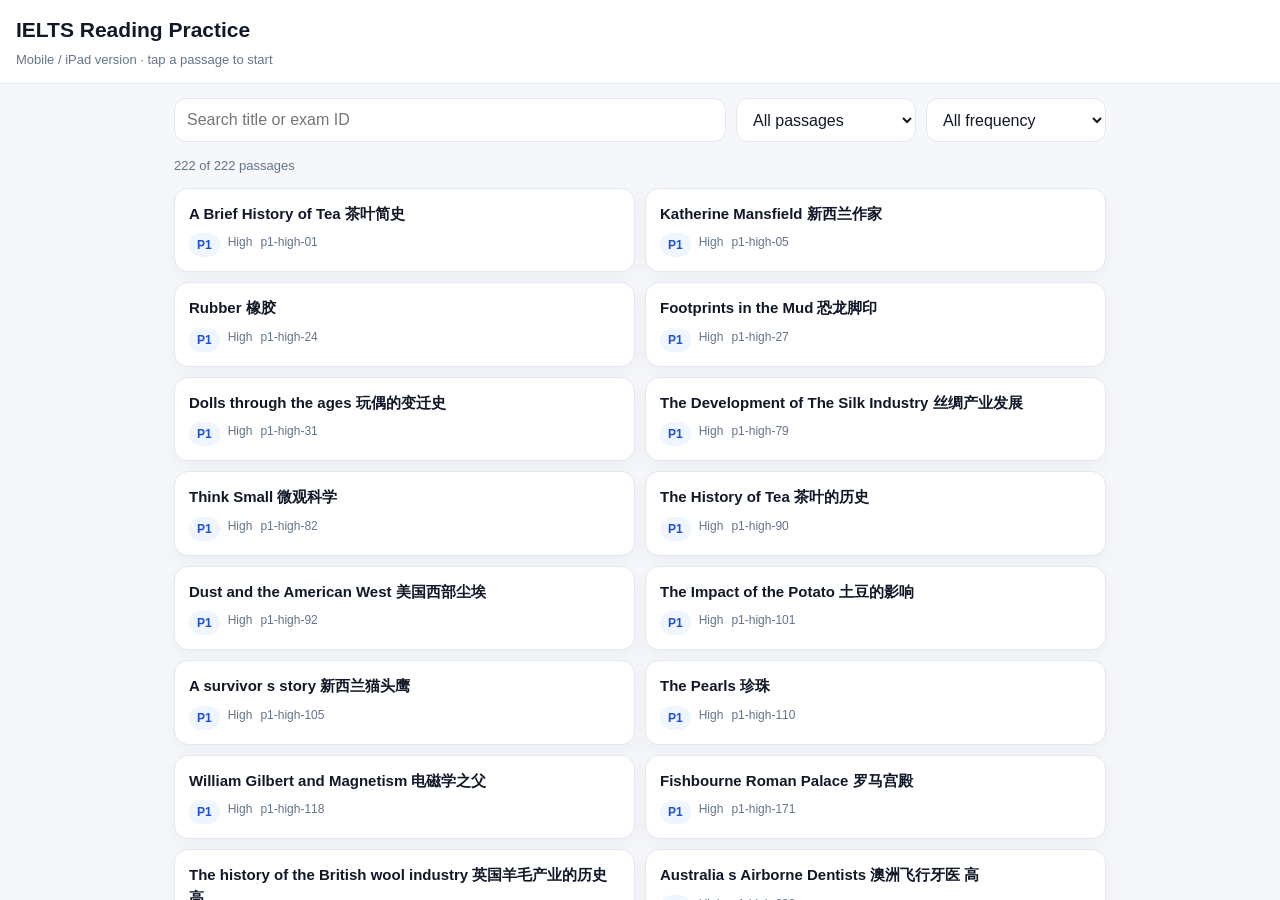
==== index.html @ e99d6216 "Deploy mobile IELTS reading practice" ====
<!doctype html>
<html lang="en">
<head>
  <meta charset="utf-8">
  <meta name="viewport" content="width=device-width, initial-scale=1">
  <meta http-equiv="refresh" content="0; url=./assets/generated/reading-exams/reading-practice-mobile-index.html">
  <title>IELTS Reading Practice</title>
  <style>
    body {
      margin: 0;
      min-height: 100vh;
      display: grid;
      place-items: center;
      font-family: -apple-system, BlinkMacSystemFont, "Segoe UI", Roboto, Arial, sans-serif;
      background: #f6f7fb;
      color: #111827;
    }
    a {
      color: #2563eb;
      font-weight: 700;
    }
  </style>
</head>
<body>
  <p>Opening <a href="./assets/generated/reading-exams/reading-practice-mobile-index.html">IELTS Reading Practice</a>...</p>
</body>
</html>
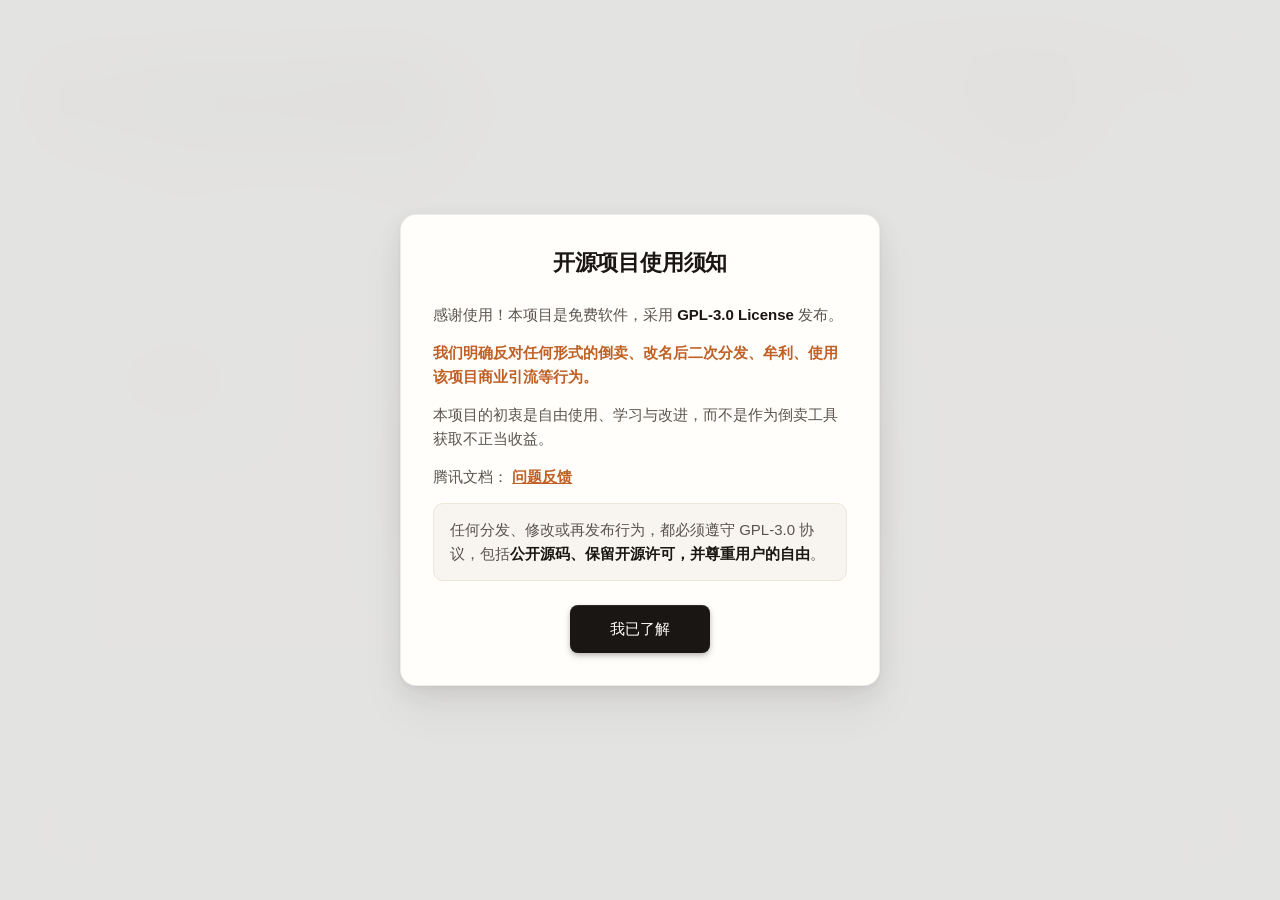
==== commit 9da0ef88: "Deploy full iPad reading app (8)" ====
--- a/index.html
+++ b/index.html
@@ -1,27 +1,1428 @@
 <!doctype html>
-<html lang="en">
-<head>
-  <meta charset="utf-8">
-  <meta name="viewport" content="width=device-width, initial-scale=1">
-  <meta http-equiv="refresh" content="0; url=./assets/generated/reading-exams/reading-practice-mobile-index.html">
-  <title>IELTS Reading Practice</title>
-  <style>
-    body {
-      margin: 0;
-      min-height: 100vh;
-      display: grid;
-      place-items: center;
-      font-family: -apple-system, BlinkMacSystemFont, "Segoe UI", Roboto, Arial, sans-serif;
-      background: #f6f7fb;
-      color: #111827;
-    }
-    a {
-      color: #2563eb;
-      font-weight: 700;
-    }
-  </style>
-</head>
-<body>
-  <p>Opening <a href="./assets/generated/reading-exams/reading-practice-mobile-index.html">IELTS Reading Practice</a>...</p>
-</body>
+<html lang="zh-CN">
+    <head>
+        <meta charset="UTF-8" />
+        <meta name="viewport" content="width=device-width, initial-scale=1.0" />
+        <title>考试总览系统</title>
+        <link
+            rel="icon"
+            type="image/svg+xml"
+            href="assets/images/favicon.svg"
+        />
+        <link rel="stylesheet" href="css/main.css" />
+        <link rel="stylesheet" href="css/heroui-bridge.css" />
+        <link rel="stylesheet" href="css/onboarding.css" />
+        <link rel="stylesheet" href="css/ipad-touch.css" />
+    </head>
+
+    <body class="hero-body boot-active" data-theme="heroui">
+        <div id="boot-overlay" role="status" aria-live="polite">
+            <div class="boot-panel">
+                <div class="boot-logo">SHUI · IELTS</div>
+                <p class="boot-status" id="boot-status-text">
+                    正在唤醒考试总览系统...
+                </p>
+                <div class="boot-progress">
+                    <span
+                        class="boot-progress__bar"
+                        id="boot-progress-bar"
+                    ></span>
+                </div>
+                <span class="boot-progress__text" id="boot-progress-text"
+                    >初始化资源...</span
+                >
+            </div>
+        </div>
+        <input
+            type="file"
+            id="folder-picker"
+            webkitdirectory
+            style="display: none"
+        />
+        <div class="message-container" id="message-container"></div>
+
+        <div class="container hero-shell">
+            <div class="hero-header">
+                <h1 style="width: 100%">
+                    📚 考试总览系统
+                    <span
+                        style="
+                            font-size: 0.35em;
+                            opacity: 0.6;
+                            font-weight: normal;
+                            margin-left: 12px;
+                            vertical-align: middle;
+                            display: inline-block;
+                        "
+                        >项目仅授权ZYZ Reading Walks
+                        提供分发，小红书号：276752989</span
+                    >
+                    <a
+                        href="https://www.xiaohongshu.com/user/profile/5b4d76744eacab058489e72f?xsec_token=ABlVO2QUdaoyzC6LYAHxh1yuvCcdFmZCFy-npJva106mg=&xsec_source=pc_search"
+                        target="_blank"
+                        rel="noopener noreferrer"
+                        class="hero-badge hero-badge--cta"
+                        style="
+                            background: #ff1c1c;
+                            box-shadow: 0 12px 30px rgba(255, 77, 79, 0.35);
+                            text-decoration: none;
+                            display: inline-flex;
+                            align-items: center;
+                            justify-content: center;
+                        "
+                        aria-label="小红书主页"
+                    >
+                        小红书
+                    </a>
+                    <a
+                        href="https://github.com/sallowayma-git/IELTS-practice"
+                        target="_blank"
+                        rel="noopener noreferrer"
+                        aria-label="GitHub Repository"
+                        style="
+                            margin-left: auto;
+                            margin-right: 20px;
+                            color: inherit;
+                            display: flex;
+                            align-items: center;
+                            transition: opacity 0.2s;
+                        "
+                        onmouseover="this.style.opacity = '0.7'"
+                        onmouseout="this.style.opacity = '1'"
+                    >
+                        <svg
+                            viewBox="0 0 24 24"
+                            width="28"
+                            height="28"
+                            stroke="currentColor"
+                            stroke-width="2"
+                            fill="none"
+                            stroke-linecap="round"
+                            stroke-linejoin="round"
+                        >
+                            <path
+                                d="M9 19c-5 1.5-5-2.5-7-3m14 6v-3.87a3.37 3.37 0 0 0-.94-2.61c3.14-.35 6.44-1.54 6.44-7A5.44 5.44 0 0 0 20 4.77 5.07 5.07 0 0 0 19.91 1S18.73.65 16 2.48a13.38 13.38 0 0 0-7 0C6.27.65 5.09 1 5.09 1A5.07 5.07 0 0 0 5 4.77a5.44 5.44 0 0 0-1.5 3.78c0 5.42 3.3 6.61 6.44 7A3.37 3.37 0 0 0 9 18.13V22"
+                            ></path>
+                        </svg>
+                    </a>
+                </h1>
+            </div>
+
+            <nav class="main-nav hero-nav" data-nav-controller="legacy">
+                <button
+                    class="nav-btn hero-nav__btn active"
+                    type="button"
+                    data-view="overview"
+                >
+                    📊 总览
+                </button>
+                <button
+                    class="nav-btn hero-nav__btn"
+                    type="button"
+                    data-view="browse"
+                >
+                    📚 题库浏览
+                </button>
+                <button
+                    class="nav-btn hero-nav__btn"
+                    type="button"
+                    data-view="practice"
+                >
+                    📝 练习记录
+                </button>
+                <button
+                    class="nav-btn hero-nav__btn"
+                    type="button"
+                    data-view="more"
+                >
+                    ✨ 更多
+                </button>
+                <button
+                    class="nav-btn hero-nav__btn"
+                    type="button"
+                    data-view="settings"
+                >
+                    ⚙️ 设置
+                </button>
+            </nav>
+
+            <!-- 总览页面 -->
+            <div id="overview-view" class="view active hero-panel hero-section">
+                <div class="hero-panel__header">
+                    <h2 class="hero-panel__title" style="margin: 0;">📊 学习总览</h2>
+                </div>
+
+                <div class="category-grid" id="category-overview">
+                    <!-- 分类卡片将通过JavaScript动态生成 -->
+                </div>
+            </div>
+
+            <!-- 题库浏览页面 -->
+            <div id="browse-view" class="view hero-panel hero-section">
+                <div class="browse-title-bar hero-panel__header">
+                    <button
+                        class="browse-title-trigger"
+                        id="browse-title-trigger"
+                        type="button"
+                        aria-haspopup="true"
+                        aria-expanded="false"
+                        title="列表偏好"
+                    >
+                        📚<span
+                            class="browse-title-dot"
+                            aria-hidden="true"
+                        ></span>
+                    </button>
+                    <h2 id="browse-title" class="hero-panel__title" style="margin: 0;">题库浏览</h2>
+                    <div
+                        class="browse-preference-panel"
+                        id="browse-preference-panel"
+                        hidden
+                    >
+                        <label class="browse-preference-option">
+                            <input
+                                type="checkbox"
+                                id="browse-remember-position"
+                            />
+                            <span class="browse-preference-text"
+                                >列表位置记录</span
+                            >
+                        </label>
+                    </div>
+                    <div
+                        id="type-filter-buttons"
+                        class="hero-panel__actions shui-filter-group shui-segmented-control"
+                    >
+                        <button
+                            class="shui-segmented-btn active"
+                            type="button"
+                            aria-pressed="true"
+                            data-filter-type="all"
+                            onclick="filterByType('all')"
+                        >
+                            全部
+                        </button>
+                        <button
+                            class="shui-segmented-btn"
+                            type="button"
+                            aria-pressed="false"
+                            data-filter-type="reading"
+                            onclick="filterByType('reading')"
+                        >
+                            阅读
+                        </button>
+                        <button
+                            class="shui-segmented-btn"
+                            type="button"
+                            aria-pressed="false"
+                            data-filter-type="listening"
+                            onclick="filterByType('listening')"
+                        >
+                            听力
+                        </button>
+                    </div>
+                </div>
+
+                <div class="search-box">
+                    <div class="search-row">
+                        <div class="search-input-wrap">
+                            <input
+                                type="text"
+                                class="search-input"
+                                id="exam-search-input"
+                                placeholder="搜索题目..."
+                                aria-label="搜索题目"
+                                onkeyup="searchExams(this.value)"
+                            />
+                            <button
+                                type="button"
+                                class="search-clear-btn"
+                                id="search-clear-btn"
+                                aria-label="清除搜索"
+                                hidden
+                                onclick="clearSearch()"
+                            >
+                                <svg
+                                    viewBox="0 0 24 24"
+                                    width="16"
+                                    height="16"
+                                    stroke="currentColor"
+                                    stroke-width="2"
+                                    fill="none"
+                                    stroke-linecap="round"
+                                    stroke-linejoin="round"
+                                >
+                                    <line x1="18" y1="6" x2="6" y2="18"></line>
+                                    <line x1="6" y1="6" x2="18" y2="18"></line>
+                                </svg>
+                            </button>
+                        </div>
+                        <div class="browse-sort-wrapper">
+                            <select
+                                id="browse-sort-select"
+                                class="browse-sort-select"
+                                aria-label="题库排序"
+                            >
+                                <option value="default">默认排序</option>
+                                <option value="frequency-desc">
+                                    频率高→低
+                                </option>
+                            </select>
+                            <div class="browse-sort-icon">
+                                <svg
+                                    width="14"
+                                    height="14"
+                                    viewBox="0 0 14 14"
+                                    fill="none"
+                                    xmlns="http://www.w3.org/2000/svg"
+                                >
+                                    <path
+                                        d="M3.5 5.25L7 8.75L10.5 5.25"
+                                        stroke="currentColor"
+                                        stroke-width="1.5"
+                                        stroke-linecap="round"
+                                        stroke-linejoin="round"
+                                    />
+                                </svg>
+                            </div>
+                        </div>
+                    </div>
+                </div>
+
+                <div id="exam-list-container"></div>
+                <div class="loading">
+                    <div class="spinner"></div>
+                    <p>正在加载题目列表...</p>
+                </div>
+            </div>
+
+            <!-- 练习记录页面 -->
+            <div id="practice-view" class="view hero-panel hero-section">
+                <div class="hero-panel__header">
+                    <h2 class="hero-panel__title" style="margin: 0;">📝 练习记录</h2>
+                </div>
+
+                <div class="practice-stats hero-grid hero-grid--stats">
+                    <div class="hero-card hero-card--stat">
+                        <div class="hero-card__label">已练习题目</div>
+                        <div class="hero-card__value" id="total-practiced">
+                            0
+                        </div>
+                        <div class="hero-card__meta">累计巩固练习</div>
+                    </div>
+                    <div class="hero-card hero-card--stat">
+                        <div class="hero-card__label">平均正确率</div>
+                        <div class="hero-card__value" id="avg-score">0%</div>
+                        <div class="hero-card__meta">近期待练表现</div>
+                    </div>
+                    <div class="hero-card hero-card--stat">
+                        <div class="hero-card__label">学习时长(分钟)</div>
+                        <div class="hero-card__value" id="study-time">0</div>
+                        <div class="hero-card__meta">聚焦沉浸时长</div>
+                    </div>
+                    <div class="hero-card hero-card--stat">
+                        <div class="hero-card__label">连续学习天数</div>
+                        <div class="hero-card__value" id="streak-days">0</div>
+                        <div class="hero-card__meta">坚持天数</div>
+                    </div>
+                </div>
+
+                <div class="practice-history hero-panel hero-section">
+                    <div class="hero-panel__header">
+                        <h3 class="hero-panel__title">
+                            📈 练习历史
+                        </h3>
+                        <div
+                            id="record-type-filter-buttons"
+                            class="hero-panel__actions shui-filter-group shui-segmented-control"
+                        >
+                            <button
+                                class="shui-segmented-btn active"
+                                type="button"
+                                aria-pressed="true"
+                                data-filter-type="all"
+                                onclick="filterRecordsByType('all')"
+                            >
+                                全部
+                            </button>
+                            <button
+                                class="shui-segmented-btn"
+                                type="button"
+                                aria-pressed="false"
+                                data-filter-type="reading"
+                                onclick="filterRecordsByType('reading')"
+                            >
+                                阅读
+                            </button>
+                            <button
+                                class="shui-segmented-btn"
+                                type="button"
+                                aria-pressed="false"
+                                data-filter-type="listening"
+                                onclick="filterRecordsByType('listening')"
+                            >
+                                听力
+                            </button>
+                        </div>
+                        <div class="hero-panel__actions">
+                            <button
+                                class="btn btn-secondary hero-btn hero-btn--ghost"
+                                onclick="
+                                    window.AppActions &&
+                                        window.AppActions.exportPracticeMarkdown()
+                                "
+                            >
+                                📄 导出Markdown
+                            </button>
+                            <button
+                                class="btn btn-info hero-btn"
+                                onclick="toggleBulkDelete()"
+                                id="bulk-delete-btn"
+                            >
+                                <svg
+                                    viewBox="0 0 24 24"
+                                    width="1em"
+                                    height="1em"
+                                    fill="none"
+                                    stroke="currentColor"
+                                    stroke-width="1.8"
+                                    stroke-linecap="round"
+                                    stroke-linejoin="round"
+                                    class="ui-emoji-icon"
+                                    aria-hidden="true"
+                                >
+                                    <polyline
+                                        points="9 11 12 14 22 4"
+                                    ></polyline>
+                                    <path
+                                        d="M21 12v7a2 2 0 0 1-2 2H5a2 2 0 0 1-2-2V5a2 2 0 0 1 2-2h11"
+                                    ></path>
+                                </svg>
+                                批量删除
+                            </button>
+                            <button
+                                class="btn btn-warning hero-btn hero-btn--warn"
+                                onclick="clearPracticeData()"
+                            >
+                                🗑️ 清除记录
+                            </button>
+                        </div>
+                    </div>
+                    <div id="history-list" class="practice-history-list">
+                        <div
+                            style="
+                                text-align: center;
+                                padding: 40px;
+                                opacity: 0.7;
+                            "
+                        >
+                            <div style="font-size: 3em; margin-bottom: 15px">
+                                📋
+                            </div>
+                            <p>暂无练习记录</p>
+                            <p style="font-size: 0.9em; margin-top: 10px">
+                                开始练习后，记录将自动保存在这里
+                            </p>
+                        </div>
+                    </div>
+                </div>
+            </div>
+
+            <!-- 设置页面 -->
+            <div id="settings-view" class="view hero-panel hero-section">
+                <div class="hero-panel__header">
+                    <h2 class="hero-panel__title" style="margin: 0;">⚙️ 系统设置</h2>
+                </div>
+                <div class="hero-settings-group">
+                    <div
+                        class="hero-panel hero-section system-management-panel"
+                    >
+                        <h3>🔧 系统管理</h3>
+                        <p class="hero-panel__muted">系统工具和设置选项</p>
+                        <div class="hero-settings-actions">
+                            <button
+                                class="btn btn-warning hero-btn hero-btn--warn"
+                                id="clear-cache-btn"
+                            >
+                                🗑️ 清除缓存
+                            </button>
+                            <button
+                                class="btn btn-warning hero-btn hero-btn--warn"
+                                id="load-library-btn"
+                            >
+                                📂 加载题库
+                            </button>
+                            <button
+                                class="btn btn-warning hero-btn hero-btn--warn"
+                                id="theme-switcher-btn-entry"
+                                onclick="showThemeSwitcherModal()"
+                            >
+                                🎨 主题切换
+                            </button>
+                            <button
+                                class="btn btn-warning hero-btn hero-btn--warn"
+                                id="show-onboarding-btn"
+                                onclick="OnboardingTour.start(true)"
+                            >
+                                🎯 显示引导
+                            </button>
+                            <button
+                                class="btn btn-warning hero-btn hero-btn--warn"
+                                id="library-config-btn"
+                            >
+                                <svg
+                                    viewBox="0 0 24 24"
+                                    width="1em"
+                                    height="1em"
+                                    fill="none"
+                                    stroke="currentColor"
+                                    stroke-width="1.8"
+                                    stroke-linecap="round"
+                                    stroke-linejoin="round"
+                                    class="ui-emoji-icon"
+                                    aria-hidden="true"
+                                >
+                                    <line x1="4" y1="21" x2="4" y2="14"></line>
+                                    <line x1="4" y1="10" x2="4" y2="3"></line>
+                                    <line
+                                        x1="12"
+                                        y1="21"
+                                        x2="12"
+                                        y2="12"
+                                    ></line>
+                                    <line x1="12" y1="8" x2="12" y2="3"></line>
+                                    <line
+                                        x1="20"
+                                        y1="21"
+                                        x2="20"
+                                        y2="16"
+                                    ></line>
+                                    <line x1="20" y1="12" x2="20" y2="3"></line>
+                                    <line x1="1" y1="14" x2="7" y2="14"></line>
+                                    <line x1="9" y1="8" x2="15" y2="8"></line>
+                                    <line
+                                        x1="17"
+                                        y1="16"
+                                        x2="23"
+                                        y2="16"
+                                    ></line>
+                                </svg>
+                                题库配置切换
+                            </button>
+                            <button
+                                class="btn btn-warning hero-btn hero-btn--warn"
+                                id="force-refresh-btn"
+                            >
+                                🔄 强制刷新题库
+                            </button>
+                        </div>
+                    </div>
+
+                    <div class="hero-panel hero-section data-management-panel">
+                        <h3>💾 数据管理</h3>
+                        <p class="hero-panel__muted">
+                            数据备份、导入导出和完整性检查
+                        </p>
+                        <div class="hero-settings-actions">
+                            <button
+                                class="btn hero-btn data-mgmt-btn"
+                                id="create-backup-btn"
+                            >
+                                💾 创建备份
+                            </button>
+                            <button
+                                class="btn hero-btn data-mgmt-btn"
+                                id="backup-list-btn"
+                            >
+                                📋 备份列表
+                            </button>
+                            <button
+                                class="btn hero-btn data-mgmt-btn"
+                                id="export-data-btn"
+                            >
+                                📤 导出数据
+                            </button>
+                            <button
+                                class="btn hero-btn data-mgmt-btn"
+                                id="import-data-btn"
+                            >
+                                📥 导入数据
+                            </button>
+                        </div>
+                    </div>
+
+                    <div class="hero-panel hero-section">
+                        <h3>📊 系统信息</h3>
+                        <div
+                            class="hero-surface"
+                            style="
+                                margin-top: 15px;
+                                line-height: 1.8;
+                                font-weight: bold;
+                            "
+                        >
+                            <div style="color: #10b981">
+                                题库状态: 已加载完整索引
+                            </div>
+                            <div>
+                                题目总数: <span id="total-exams">192</span>
+                            </div>
+                            <div>
+                                HTML题目: <span id="html-exams">191</span>
+                            </div>
+                            <div>PDF题目: <span id="pdf-exams">190</span></div>
+                            <div>
+                                最后更新:
+                                <span id="last-update"
+                                    >2025/05/06 21:56:46</span
+                                >
+                            </div>
+                        </div>
+
+                        <!-- 开发团队链接 -->
+                        <div
+                            style="
+                                margin-top: 30px;
+                                text-align: center;
+                                padding-top: 20px;
+                                border-top: 1px solid rgba(255, 255, 255, 0.2);
+                            "
+                        >
+                            <a
+                                href="https://docs.qq.com/doc/DSXZhWUtqeVN0d1ZT"
+                                target="_blank"
+                                rel="noopener noreferrer"
+                                style="
+                                    color: #ff1c1c;
+                                    text-decoration: none;
+                                    font-size: 0.9em;
+                                    font-weight: bold;
+                                    display: block;
+                                    margin-bottom: 12px;
+                                    transition: opacity 0.2s;
+                                "
+                                onmouseover="this.style.opacity = '0.7'"
+                                onmouseout="this.style.opacity = '1'"
+                            >
+                                问题反馈
+                            </a>
+                            <a
+                                href="https://github.com/sallowayma-git"
+                                target="_blank"
+                                rel="noopener noreferrer"
+                                style="
+                                    color: gray;
+                                    text-decoration: none;
+                                    font-size: 0.9em;
+                                    transition: color 0.3s ease;
+                                "
+                            >
+                                Salloway呈现
+                            </a>
+                        </div>
+                    </div>
+                </div>
+            </div>
+
+            <!-- 更多页面 -->
+            <div id="more-view" class="view hero-panel hero-section">
+                <div class="hero-panel__header">
+                    <h2 class="hero-panel__title" style="margin: 0;">✨ 更多工具</h2>
+                </div>
+                <p class="more-view-subtitle">
+                    探索额外的学习辅助功能，助你高效备考。
+                </p>
+                <div class="more-tools-grid">
+                    <!-- <button class="tool-card tool-card--featured" type="button" id="writing-entry-btn">
+                    <div class="tool-card-icon">✍️</div>
+                    <div class="tool-card-content">
+                        <h3>写作评分</h3>
+                        <p>AI驱动的雅思写作评分系统，获取专业四维度评分与详细反馈。</p>
+                    </div>
+                    <div class="tool-card-arrow">进入</div>
+                </button> -->
+                    <button
+                        class="tool-card"
+                        type="button"
+                        data-action="open-clock"
+                    >
+                        <div class="tool-card-icon">🕒</div>
+                        <div class="tool-card-content">
+                            <h3>全屏时钟</h3>
+                            <p>
+                                沉浸式模拟指针时钟，实时同步系统时间，陪伴你的专注时刻。
+                            </p>
+                        </div>
+                        <div class="tool-card-arrow">进入</div>
+                    </button>
+                    <button
+                        class="tool-card"
+                        type="button"
+                        data-action="open-vocab"
+                    >
+                        <div class="tool-card-icon">🧠</div>
+                        <div class="tool-card-content">
+                            <h3>单词背诵</h3>
+                            <p>SM-2记忆算法，随时继续你的词汇任务。</p>
+                        </div>
+                        <div class="tool-card-arrow">进入</div>
+                    </button>
+                    <button
+                        class="tool-card"
+                        type="button"
+                        onclick="showAchievements()"
+                    >
+                        <div class="tool-card-icon">🏆</div>
+                        <div class="tool-card-content">
+                            <h3>成就</h3>
+                            <p>查看你解锁的徽章和荣誉。</p>
+                        </div>
+                        <div class="tool-card-arrow">查看</div>
+                    </button>
+                </div>
+            </div>
+            <section id="vocab-view" class="view" data-view="vocab" hidden>
+                <div class="vocab-view-shell" data-vocab-role="root"></div>
+            </section>
+        </div>
+
+        <div
+            id="fullscreen-clock-overlay"
+            class="clock-overlay is-hidden"
+            role="dialog"
+            aria-modal="true"
+            aria-label="全屏时钟"
+        >
+            <div
+                class="clock-overlay-inner controls-hidden"
+                data-clock-role="overlay-inner"
+            >
+                <button
+                    class="clock-action-btn clock-fullscreen-btn"
+                    type="button"
+                    data-action="toggle-clock-fullscreen"
+                    aria-label="切换全屏模式"
+                    aria-pressed="false"
+                >
+                    <svg
+                        class="fullscreen-icon icon-enter"
+                        viewBox="0 0 24 24"
+                        focusable="false"
+                        aria-hidden="true"
+                    >
+                        <polyline points="4 9 4 4 9 4"></polyline>
+                        <line x1="4" y1="4" x2="10" y2="10"></line>
+                        <polyline points="20 15 20 20 15 20"></polyline>
+                        <line x1="20" y1="20" x2="14" y2="14"></line>
+                    </svg>
+                    <svg
+                        class="fullscreen-icon icon-exit"
+                        viewBox="0 0 24 24"
+                        focusable="false"
+                        aria-hidden="true"
+                    >
+                        <polyline points="15 9 20 9 20 4"></polyline>
+                        <line x1="20" y1="4" x2="14" y2="10"></line>
+                        <polyline points="9 15 4 15 4 20"></polyline>
+                        <line x1="4" y1="20" x2="10" y2="14"></line>
+                        <polyline points="20 15 20 20 15 20"></polyline>
+                        <line x1="20" y1="20" x2="14" y2="14"></line>
+                        <polyline points="4 9 4 4 9 4"></polyline>
+                        <line x1="4" y1="4" x2="10" y2="10"></line>
+                    </svg>
+                </button>
+                <button
+                    class="clock-action-btn clock-close-btn"
+                    type="button"
+                    data-action="close-clock"
+                    aria-label="关闭时钟"
+                >
+                    <svg
+                        class="fullscreen-icon icon-close"
+                        viewBox="0 0 24 24"
+                        focusable="false"
+                        aria-hidden="true"
+                    >
+                        <line x1="8" y1="8" x2="16" y2="16"></line>
+                        <line x1="16" y1="8" x2="8" y2="16"></line>
+                    </svg>
+                </button>
+                <div class="clock-view-stack" data-clock-role="view-stack">
+                    <section
+                        class="clock-view is-active"
+                        data-clock-view="analog"
+                        aria-label="模拟指针时钟"
+                    >
+                        <canvas
+                            id="analog-clock-canvas"
+                            aria-hidden="true"
+                        ></canvas>
+                    </section>
+                    <section
+                        class="clock-view"
+                        data-clock-view="flip"
+                        aria-label="翻页时钟"
+                    >
+                        <div
+                            class="flip-clock"
+                            id="flip-clock"
+                            aria-live="polite"
+                        ></div>
+                    </section>
+                    <section
+                        class="clock-view"
+                        data-clock-view="digital"
+                        aria-label="数字时钟"
+                    >
+                        <div
+                            class="digital-clock"
+                            id="digital-clock"
+                            aria-live="polite"
+                        ></div>
+                    </section>
+                    <section
+                        class="clock-view"
+                        data-clock-view="ambient"
+                        aria-label="低对比度数字时钟"
+                    >
+                        <div
+                            class="ambient-clock"
+                            id="ambient-clock"
+                            aria-live="polite"
+                        ></div>
+                    </section>
+                </div>
+                <div
+                    class="clock-pagination"
+                    data-clock-role="pagination"
+                    aria-hidden="true"
+                >
+                    <button
+                        class="clock-dot is-active"
+                        type="button"
+                        data-target-view="analog"
+                        aria-label="切换到模拟指针时钟"
+                    ></button>
+                    <button
+                        class="clock-dot"
+                        type="button"
+                        data-target-view="flip"
+                        aria-label="切换到翻页时钟"
+                    ></button>
+                    <button
+                        class="clock-dot"
+                        type="button"
+                        data-target-view="digital"
+                        aria-label="切换到数字时钟"
+                    ></button>
+                    <button
+                        class="clock-dot"
+                        type="button"
+                        data-target-view="ambient"
+                        aria-label="切换到低对比度数字时钟"
+                    ></button>
+                </div>
+            </div>
+        </div>
+
+        <!-- 主题切换弹窗 -->
+        <div id="theme-switcher-modal" class="theme-modal">
+            <div class="theme-modal-content">
+                <div class="theme-modal-header">
+                    <h3>🎨 主题切换</h3>
+                    <button
+                        class="theme-modal-close"
+                        onclick="hideThemeSwitcherModal()"
+                        aria-label="关闭"
+                    >
+                        ×
+                    </button>
+                </div>
+                <div class="theme-modal-body">
+                    <div class="theme-options-viewport" role="presentation">
+                        <style>
+                            .theme-options-glass {
+                                display: flex;
+                                gap: 24px;
+                                padding: 20px;
+                                justify-content: flex-start;
+                                flex-wrap: nowrap;
+                                overflow-x: auto;
+                                overflow-y: hidden;
+                                -webkit-overflow-scrolling: touch;
+                                scrollbar-width: none;
+                                scroll-snap-type: x mandatory;
+                                padding-bottom: 30px; /* space for shadow */
+                            }
+                            .theme-options-glass::-webkit-scrollbar {
+                                display: none;
+                            }
+                            .theme-card {
+                                flex-shrink: 0;
+                                scroll-snap-align: center;
+                                position: relative;
+                                width: 250px;
+                                height: 350px;
+                                border-radius: 18px;
+                                overflow: hidden;
+                                box-shadow: 0 10px 25px rgba(0, 0, 0, 0.1);
+                                transition:
+                                    transform 0.3s cubic-bezier(0.16, 1, 0.3, 1),
+                                    box-shadow 0.3s ease;
+                                display: flex;
+                                flex-direction: column;
+                                justify-content: flex-end;
+                                text-align: left;
+                            }
+                            .theme-card:hover {
+                                transform: translateY(-4px);
+                                box-shadow: 0 16px 32px rgba(0, 0, 0, 0.15);
+                            }
+                            .theme-card-bg {
+                                position: absolute;
+                                inset: 0;
+                                z-index: 1;
+                            }
+                            /* 晨雾群山色彩抽象 */
+                            .theme-bg-misty {
+                                background: linear-gradient(
+                                    150deg,
+                                    #f2eadf 0%,
+                                    #dbccc0 35%,
+                                    #76849c 70%,
+                                    #2f3d59 100%
+                                );
+                            }
+                            .theme-bg-misty::after {
+                                content: "";
+                                position: absolute;
+                                top: 15%;
+                                left: 25%;
+                                width: 90px;
+                                height: 90px;
+                                background: radial-gradient(
+                                    circle,
+                                    #f2906b 0%,
+                                    rgba(242, 144, 107, 0) 60%
+                                );
+                                opacity: 0.85;
+                            }
+                            /* 深海孤航色彩抽象 */
+                            .theme-bg-ocean {
+                                background: linear-gradient(
+                                    180deg,
+                                    #81959c 0%,
+                                    #bac9d1 35%,
+                                    #0e4c56 38%,
+                                    #031c21 100%
+                                );
+                            }
+                            .theme-bg-ocean::after {
+                                content: "";
+                                position: absolute;
+                                bottom: 35%;
+                                left: 30%;
+                                right: 0;
+                                width: 100px;
+                                height: 20px;
+                                background: radial-gradient(
+                                    ellipse,
+                                    rgba(0, 0, 0, 0.4) 0%,
+                                    transparent 60%
+                                );
+                                opacity: 0.6;
+                            }
+                            /* 落日雾花色彩抽象 */
+                            .theme-bg-floral {
+                                background: linear-gradient(
+                                    150deg,
+                                    #fce0cd 0%,
+                                    #f7b9bc 40%,
+                                    #8db2d8 80%,
+                                    #4b8cd1 100%
+                                );
+                            }
+                            .theme-bg-floral::after {
+                                content: "";
+                                position: absolute;
+                                top: 15%;
+                                left: 40%;
+                                width: 100px;
+                                height: 100px;
+                                background: radial-gradient(
+                                    circle,
+                                    #7d96f1 0%,
+                                    rgba(125, 150, 241, 0) 70%
+                                );
+                                opacity: 0.8;
+                                mix-blend-mode: multiply;
+                            }
+                            .theme-bg-floral::before {
+                                content: "";
+                                position: absolute;
+                                top: 40%;
+                                left: 10%;
+                                width: 120px;
+                                height: 100px;
+                                background: radial-gradient(
+                                    circle,
+                                    #ff6b4a 0%,
+                                    rgba(255, 107, 74, 0) 65%
+                                );
+                                opacity: 0.8;
+                                filter: blur(5px);
+                            }
+                            /* 液态玻璃模糊层 */
+                            .theme-card-glass-layer {
+                                position: relative;
+                                z-index: 2;
+                                padding: 16px;
+                                padding-top: 36px;
+                                background: rgba(28, 28, 28, 0.45);
+                                backdrop-filter: blur(14px);
+                                -webkit-backdrop-filter: blur(14px);
+                                -webkit-mask-image: linear-gradient(
+                                    to bottom,
+                                    transparent 0%,
+                                    rgba(0, 0, 0, 1) 36%,
+                                    rgba(0, 0, 0, 1) 100%
+                                );
+                                mask-image: linear-gradient(
+                                    to bottom,
+                                    transparent 0%,
+                                    rgba(0, 0, 0, 1) 36%,
+                                    rgba(0, 0, 0, 1) 100%
+                                );
+                                color: #fff;
+                            }
+                            .theme-card-header {
+                                margin-bottom: 20px;
+                            }
+                            .theme-card-title {
+                                font-size: 1.25rem;
+                                font-weight: 600;
+                                margin: 0 0 6px 0;
+                                letter-spacing: 0.5px;
+                                text-shadow: 0 2px 4px rgba(0, 0, 0, 0.3);
+                            }
+                            .theme-card-subtitle {
+                                font-size: 0.8rem;
+                                color: rgba(255, 255, 255, 0.7);
+                                display: flex;
+                                align-items: center;
+                                gap: 6px;
+                            }
+                            .theme-card-footer {
+                                display: flex;
+                                align-items: center;
+                                justify-content: space-between;
+                            }
+                            .theme-card-tag {
+                                background: rgba(0, 0, 0, 0.5);
+                                color: #fff;
+                                padding: 8px 16px;
+                                border-radius: 20px;
+                                font-size: 0.85rem;
+                                font-weight: 600;
+                                border: 1px solid rgba(255, 255, 255, 0.08);
+                                letter-spacing: 0.5px;
+                            }
+                            .theme-card-btn {
+                                background: #ffffff;
+                                color: #1a1a1a;
+                                border: none;
+                                padding: 8px 20px;
+                                border-radius: 20px;
+                                font-size: 0.85rem;
+                                font-weight: 600;
+                                cursor: pointer;
+                                transition: all 0.2s;
+                                box-shadow: 0 4px 12px rgba(0, 0, 0, 0.15);
+                            }
+                            .theme-card-btn:hover {
+                                background: #f0f0f0;
+                                transform: scale(1.04);
+                            }
+                            .theme-card-btn:active {
+                                transform: scale(0.98);
+                            }
+                        </style>
+                        <div class="theme-options-glass">
+                            <!-- 晨雾群山 -->
+                            <div class="theme-card">
+                                <div class="theme-card-bg theme-bg-misty"></div>
+                                <div class="theme-card-glass-layer">
+                                    <div class="theme-card-header">
+                                        <h4 class="theme-card-title">
+                                            晨雾群山
+                                        </h4>
+                                        <div class="theme-card-subtitle">
+                                            <span style="opacity: 0.6"
+                                                >⛰️ Misty Mountain</span
+                                            >
+                                        </div>
+                                    </div>
+                                    <div class="theme-card-footer">
+                                        <span class="theme-card-tag">动态</span>
+                                        <button
+                                            class="theme-card-btn"
+                                            onclick="
+                                                window.switchBgTheme(
+                                                    'misty-mountain',
+                                                )
+                                            "
+                                        >
+                                            应用
+                                        </button>
+                                    </div>
+                                </div>
+                            </div>
+                            <!-- 深海孤航 -->
+                            <div class="theme-card">
+                                <div class="theme-card-bg theme-bg-ocean"></div>
+                                <div class="theme-card-glass-layer">
+                                    <div class="theme-card-header">
+                                        <h4 class="theme-card-title">
+                                            深海孤航
+                                        </h4>
+                                        <div class="theme-card-subtitle">
+                                            <span style="opacity: 0.6"
+                                                >⛵ Teal Ocean</span
+                                            >
+                                        </div>
+                                    </div>
+                                    <div class="theme-card-footer">
+                                        <span class="theme-card-tag">动态</span>
+                                        <button
+                                            class="theme-card-btn"
+                                            onclick="
+                                                window.switchBgTheme(
+                                                    'teal-ocean',
+                                                )
+                                            "
+                                        >
+                                            应用
+                                        </button>
+                                    </div>
+                                </div>
+                            </div>
+                            <!-- 落日雾花 -->
+                            <div class="theme-card">
+                                <div
+                                    class="theme-card-bg theme-bg-floral"
+                                ></div>
+                                <div class="theme-card-glass-layer">
+                                    <div class="theme-card-header">
+                                        <h4 class="theme-card-title">
+                                            落日雾花
+                                        </h4>
+                                        <div class="theme-card-subtitle">
+                                            <span style="opacity: 0.6"
+                                                >🌸 Floral Bloom</span
+                                            >
+                                        </div>
+                                    </div>
+                                    <div class="theme-card-footer">
+                                        <span class="theme-card-tag">静态</span>
+                                        <button
+                                            class="theme-card-btn"
+                                            onclick="
+                                                window.switchBgTheme(
+                                                    'floral-bloom',
+                                                )
+                                            "
+                                        >
+                                            应用
+                                        </button>
+                                    </div>
+                                </div>
+                            </div>
+                        </div>
+                    </div>
+                </div>
+            </div>
+        </div>
+
+        <!-- 启动与懒加载工具 -->
+        <script src="assets/vendor/three.min.js"></script>
+        <script src="js/presentation/threeBackground.js"></script>
+        <script src="js/runtime/bootScreen.js" defer></script>
+        <script src="js/runtime/lazyLoader.js" defer></script>
+        <script src="js/utils/suitePreference.js" defer></script>
+        <script src="js/presentation/app-actions.js" defer></script>
+
+        <!-- 基础环境与日志 -->
+        <script src="js/utils/environmentDetector.js"></script>
+        <script src="js/utils/logger.js"></script>
+        <script src="js/utils/storage.js"></script>
+        <script src="js/core/storageProviderRegistry.js"></script>
+        <script src="js/data/dataSources/storageDataSource.js"></script>
+        <script src="js/data/repositories/baseRepository.js"></script>
+        <script src="js/data/repositories/dataRepositoryRegistry.js"></script>
+        <script src="js/data/repositories/practiceRepository.js"></script>
+        <script src="js/data/repositories/settingsRepository.js"></script>
+        <script src="js/data/repositories/backupRepository.js"></script>
+        <script src="js/data/repositories/metaRepository.js"></script>
+        <script src="js/data/index.js"></script>
+        <script src="js/core/practiceCore.js"></script>
+        <script src="js/core/resourceCore.js"></script>
+        <script src="assets/generated/reading-exams/manifest.js"></script>
+        <script src="js/utils/stateSerializer.js"></script>
+        <script src="js/utils/simpleStorageWrapper.js"></script>
+
+        <!-- 工具库与基础视图 -->
+        <script src="js/utils/dom.js"></script>
+        <script src="js/services/overviewStats.js"></script>
+        <script src="js/views/overviewView.js"></script>
+        <script src="js/presentation/navigation-controller.js"></script>
+
+        <!-- 入口与懒加载代理 -->
+        <script src="js/app/main-entry.js"></script>
+        <script src="js/presentation/indexInteractions.js"></script>
+        <script src="js/presentation/emojiIconizer.js"></script>
+        <script src="js/boot-fallbacks.js"></script>
+        <script src="js/patches/runtime-fixes.js"></script>
+
+        <!-- 应用核心 -->
+        <script src="js/app/stateMixin.js"></script>
+        <script src="js/app/bootstrapMixin.js"></script>
+        <script src="js/app/lifecycleMixin.js"></script>
+        <script src="js/app/navigationMixin.js"></script>
+        <script src="js/app/fallbackMixin.js"></script>
+        <script src="js/app.js"></script>
+
+        <!-- 引导流程组件 -->
+        <script src="js/components/onboardingTour.js"></script>
+
+        <!-- 成就系统模态框 -->
+        <div id="achievements-modal" class="theme-modal">
+            <div class="theme-modal-content" style="max-width: 600px">
+                <div class="theme-modal-header">
+                    <h3>🏆 我的成就</h3>
+                    <button
+                        class="theme-modal-close"
+                        onclick="hideAchievements()"
+                        aria-label="关闭"
+                    >
+                        ×
+                    </button>
+                </div>
+                <div class="theme-modal-body">
+                    <div class="achievements-grid" id="achievements-list">
+                        <!-- JavaScript will populate this -->
+                    </div>
+                </div>
+            </div>
+        </div>
+
+        <!-- 首次开源许可弹窗 (Claude 暖色极简设计风格) -->
+        <style>
+            /* ── License Modal ── */
+            #license-modal {
+                font-family:
+                    -apple-system, BlinkMacSystemFont, "Segoe UI", Roboto,
+                    Helvetica, Arial, sans-serif;
+                position: fixed;
+                inset: 0;
+                display: flex;
+                align-items: center;
+                justify-content: center;
+                background: rgba(245, 244, 239, 0.88);
+                backdrop-filter: blur(6px);
+                -webkit-backdrop-filter: blur(6px);
+                opacity: 0;
+                pointer-events: none;
+                transition: opacity 0.35s ease;
+                z-index: 9999;
+            }
+
+            #license-modal.show {
+                opacity: 1;
+                pointer-events: auto;
+            }
+
+            #license-modal .lm-card {
+                max-width: 480px;
+                width: calc(100% - 48px);
+                background: #fffefb;
+                border: 1px solid rgba(0, 0, 0, 0.07);
+                border-radius: 16px;
+                padding: 32px;
+                box-shadow:
+                    0 2px 4px rgba(0, 0, 0, 0.04),
+                    0 8px 24px rgba(0, 0, 0, 0.07),
+                    0 24px 48px rgba(0, 0, 0, 0.05);
+                display: flex;
+                flex-direction: column;
+                align-items: center;
+                text-align: center;
+                box-sizing: border-box;
+                transform: translateY(8px);
+                transition: transform 0.4s cubic-bezier(0.16, 1, 0.3, 1);
+            }
+
+            #license-modal.show .lm-card {
+                transform: translateY(0);
+            }
+
+            #license-modal .lm-title {
+                color: #1a1614;
+                font-size: 22px;
+                line-height: 32px;
+                font-weight: 600;
+                margin: 0 0 24px 0;
+                letter-spacing: -0.01em;
+            }
+
+            #license-modal .lm-body {
+                width: 100%;
+                display: flex;
+                flex-direction: column;
+                gap: 14px;
+                text-align: left;
+            }
+
+            #license-modal .lm-body p {
+                margin: 0;
+                color: #5a534e;
+                font-size: 15px;
+                line-height: 24px;
+            }
+
+            #license-modal .lm-body .lm-warning {
+                color: #c06025;
+                font-weight: 600;
+            }
+
+            #license-modal .lm-body strong {
+                color: #1a1614;
+                font-weight: 600;
+            }
+
+            #license-modal .lm-info-box {
+                padding: 14px 16px;
+                background: #f8f5f0;
+                border: 1px solid #ede7dc;
+                border-radius: 10px;
+            }
+
+            #license-modal .lm-footer {
+                margin-top: 24px;
+                width: 100%;
+                display: flex;
+                justify-content: center;
+            }
+
+            #license-modal .lm-btn {
+                background: #1a1614;
+                color: #fffefb;
+                border: none;
+                border-radius: 8px;
+                padding: 12px 40px;
+                font-size: 15px;
+                line-height: 24px;
+                font-weight: 500;
+                cursor: pointer;
+                letter-spacing: 0.01em;
+                /* layered shadow for depth */
+                box-shadow:
+                    0 1px 0 rgba(255, 255, 255, 0.08) inset,
+                    0 2px 4px rgba(0, 0, 0, 0.2),
+                    0 4px 8px rgba(0, 0, 0, 0.1);
+                transition:
+                    background 0.18s ease,
+                    box-shadow 0.18s ease,
+                    transform 0.12s ease;
+            }
+
+            #license-modal .lm-btn:hover {
+                background: #2e2521;
+                box-shadow:
+                    0 1px 0 rgba(255, 255, 255, 0.1) inset,
+                    0 4px 10px rgba(0, 0, 0, 0.22),
+                    0 8px 20px rgba(0, 0, 0, 0.12);
+                transform: translateY(-1px);
+            }
+
+            #license-modal .lm-btn:active {
+                background: #0f0c0b;
+                box-shadow:
+                    0 1px 0 rgba(255, 255, 255, 0.05) inset,
+                    0 1px 3px rgba(0, 0, 0, 0.2);
+                transform: translateY(0);
+            }
+        </style>
+        <div id="license-modal">
+            <div class="lm-card">
+                <h2 class="lm-title">开源项目使用须知</h2>
+                <div class="lm-body">
+                    <p>
+                        感谢使用！本项目是免费软件，采用
+                        <strong>GPL-3.0 License</strong> 发布。
+                    </p>
+                    <p class="lm-warning">
+                        我们明确反对任何形式的倒卖、改名后二次分发、牟利、使用该项目商业引流等行为。
+                    </p>
+                    <p>
+                        本项目的初衷是自由使用、学习与改进，而不是作为倒卖工具获取不正当收益。
+                    </p>
+                    <p>
+                        腾讯文档：
+                        <a
+                            href="https://docs.qq.com/doc/DSXZhWUtqeVN0d1ZT"
+                            target="_blank"
+                            rel="noopener noreferrer"
+                            class="lm-warning"
+                            style="text-decoration: underline"
+                            >问题反馈</a
+                        >
+                    </p>
+                    <div class="lm-info-box">
+                        <p>
+                            任何分发、修改或再发布行为，都必须遵守 GPL-3.0
+                            协议，包括<strong>公开源码、保留开源许可，并尊重用户的自由</strong>。
+                        </p>
+                    </div>
+                </div>
+                <div class="lm-footer">
+                    <button class="lm-btn" onclick="acceptGplLicense()">
+                        我已了解
+                    </button>
+                </div>
+            </div>
+        </div>
+        <script>
+            window.acceptGplLicense = function () {
+                try {
+                    localStorage.setItem("hasSeenGplLicense", "true");
+                } catch (e) {
+                    console.warn("LocalStorage error:", e);
+                }
+                var modal = document.getElementById("license-modal");
+                if (modal) {
+                    // Use opacity/pointer-events only — never touch display
+                    modal.classList.remove("show");
+                }
+            };
+
+            // Show only when not yet accepted
+            (function () {
+                try {
+                    if (!localStorage.getItem("hasSeenGplLicense")) {
+                        var modal = document.getElementById("license-modal");
+                        if (modal) {
+                            // Use rAF so the CSS transition fires after initial render
+                            requestAnimationFrame(function () {
+                                requestAnimationFrame(function () {
+                                    modal.classList.add("show");
+                                });
+                            });
+                        }
+                    }
+                } catch (e) {
+                    /* ignore */
+                }
+            })();
+        </script>
+    </body>
 </html>
--- a/css/main.css
+++ b/css/main.css
@@ -0,0 +1,6606 @@
+/* Reset and base styles */
+* {
+    margin: 0;
+    padding: 0;
+    box-sizing: border-box;
+}
+
+@font-face {
+    font-family: 'WenKai';
+    font-style: normal;
+    font-weight: 400;
+    font-display: swap;
+    src: url('../assets/fonts/wenkai-regular.woff2') format('woff2');
+}
+
+/* CSS Custom Properties (Design Tokens) */
+:root {
+    /* Color System */
+    --color-white: #ffffff;
+    --color-gray-50: #f8fafc;
+    --color-gray-100: #f1f5f9;
+    --color-gray-200: #e2e8f0;
+    --color-gray-300: #cbd5e1;
+    --color-gray-400: #94a3b8;
+    --color-gray-500: #64748b;
+    --color-gray-600: #475569;
+    --color-gray-700: #334155;
+    --color-gray-800: #1e293b;
+    --color-gray-900: #0f172a;
+
+    /* Brand Colors */
+    --color-brand-primary: #667eea;
+    --color-brand-secondary: #764ba2;
+    --color-brand-gradient: linear-gradient(135deg, #667eea 0%, #764ba2 100%);
+
+    /* Semantic Colors */
+    --color-success: #10b981;
+    --color-success-bg: #f0fdf4;
+    --color-warning: #f59e0b;
+    --color-warning-bg: #fffbeb;
+    --color-error: #ef4444;
+    --color-error-bg: #fef2f2;
+    --color-info: #3b82f6;
+    --color-info-bg: #eff6ff;
+
+    /* Spacing System */
+    --space-xs: 0.25rem;
+    /* 4px */
+    --space-sm: 0.5rem;
+    /* 8px */
+    --space-md: 1rem;
+    /* 16px */
+    --space-lg: 1.5rem;
+    /* 24px */
+    --space-xl: 2rem;
+    /* 32px */
+    --space-2xl: 3rem;
+    /* 48px */
+
+    /* Font System */
+    --font-family-primary: 'Inter', -apple-system, BlinkMacSystemFont, 'Segoe UI', 'Roboto', 'Oxygen', 'Ubuntu', 'Cantarell', sans-serif;
+    --font-family-mono: 'SF Mono', 'Monaco', 'Consolas', 'Liberation Mono', 'Courier New', monospace;
+
+    /* Font Sizes */
+    --font-size-xs: 0.75rem;
+    /* 12px */
+    --font-size-sm: 0.875rem;
+    /* 14px */
+    --font-size-base: 1rem;
+    /* 16px */
+    --font-size-lg: 1.125rem;
+    /* 18px */
+    --font-size-xl: 1.25rem;
+    /* 20px */
+    --font-size-2xl: 1.5rem;
+    /* 24px */
+    --font-size-3xl: 1.875rem;
+    /* 30px */
+    --font-size-4xl: 2.25rem;
+    /* 36px */
+    --font-size-5xl: 3rem;
+    /* 48px */
+
+    /* Font Weights */
+    --font-weight-normal: 400;
+    --font-weight-medium: 500;
+    --font-weight-semibold: 600;
+    --font-weight-bold: 700;
+
+    /* Line Heights */
+    --line-height-tight: 1.25;
+    --line-height-normal: 1.5;
+    --line-height-relaxed: 1.625;
+
+    /* Border Radius */
+    --border-radius-sm: 0.25rem;
+    /* 4px */
+    --border-radius-md: 0.375rem;
+    /* 6px */
+    --border-radius-lg: 0.5rem;
+    /* 8px */
+    --border-radius-xl: 0.75rem;
+    /* 12px */
+    --border-radius-2xl: 1rem;
+    /* 16px */
+    --border-radius-full: 9999px;
+
+    /* Shadows */
+    --shadow-sm: 0 1px 2px 0 rgba(0, 0, 0, 0.05);
+    --shadow-md: 0 4px 6px -1px rgba(0, 0, 0, 0.1), 0 2px 4px -1px rgba(0, 0, 0, 0.06);
+    --shadow-lg: 0 10px 15px -3px rgba(0, 0, 0, 0.1), 0 4px 6px -2px rgba(0, 0, 0, 0.05);
+    --shadow-xl: 0 20px 25px -5px rgba(0, 0, 0, 0.1), 0 10px 10px -5px rgba(0, 0, 0, 0.04);
+
+    /* Transitions */
+    --transition-fast: 150ms ease-out;
+    --transition-normal: 200ms ease-out;
+    --transition-slow: 300ms ease-out;
+
+    /* Library configuration panel */
+    --library-config-bg: rgba(255, 255, 255, 0.9);
+    --library-config-border: rgba(115, 115, 115, 0.25);
+    --library-config-text: var(--color-gray-700);
+    --library-config-meta: rgba(51, 65, 85, 0.65);
+    --library-config-item-bg: rgba(217, 203, 186, 0.35);
+    --library-config-item-border: rgba(115, 115, 115, 0.25);
+    --library-config-item-active-bg: rgba(102, 126, 234, 0.18);
+    --library-config-item-active-border: rgba(102, 126, 234, 0.35);
+
+    /* Exam item tokens */
+    --exam-item-bg: #d9cbba;
+    --exam-item-border-color: #737373;
+    --exam-item-border-width: 2px;
+
+    /* Suite practice card */
+    --suite-card-title-color: var(--color-gray-900);
+    --suite-card-description-color: var(--color-gray-600);
+    --suite-card-icon-color: var(--color-brand-primary);
+    --suite-card-icon-bg: rgba(255, 255, 255, 0.65);
+    --suite-card-accent-overlay: linear-gradient(135deg, rgba(102, 126, 234, 0.16), rgba(118, 75, 162, 0.08));
+    --suite-card-accent-opacity: 0.35;
+
+    /* Vocab tokens */
+    --bg: #f6f7fb;
+    --panel: #ffffff;
+    --line: #e6e8ee;
+    --lineSubtle: #eef0f5;
+    --text: #1f2937;
+    --muted: #6b7280;
+    --accent: #6c63ff;
+    --accentSoft: #eef2ff;
+    --success: #10b981;
+    --danger: #ef4444;
+    --warn: #f59e0b;
+    --radius-sm: 8px;
+    --radius-md: 12px;
+    --radius-lg: 16px;
+    --sp-1: 4px;
+    --sp-2: 8px;
+    --sp-3: 12px;
+    --sp-4: 16px;
+    --sp-5: 20px;
+    --sp-6: 24px;
+    --sp-7: 28px;
+    --sp-8: 32px;
+    initial-value: 135deg;
+}
+
+body {
+    font-family: var(--font-family-primary);
+    background: linear-gradient(var(--body-gradient-angle), #ffd89b 0%, #6accc7 100%);
+    animation: bodyGradientRotation 120s ease-in-out infinite;
+    min-height: 100vh;
+    color: var(--color-gray-900);
+    line-height: var(--line-height-normal);
+    -webkit-font-smoothing: antialiased;
+    -moz-osx-font-smoothing: grayscale;
+}
+
+.visually-hidden {
+    position: absolute !important;
+    width: 1px !important;
+    height: 1px !important;
+    padding: 0 !important;
+    margin: -1px !important;
+    overflow: hidden !important;
+    clip: rect(0, 0, 0, 0) !important;
+    white-space: nowrap !important;
+    border: 0 !important;
+}
+
+@keyframes bodyGradientRotation {
+    0% {
+        --body-gradient-angle: 135deg;
+    }
+
+    50% {
+        --body-gradient-angle: 225deg;
+    }
+
+    100% {
+        --body-gradient-angle: 495deg;
+    }
+}
+
+body.no-scroll {
+    overflow: hidden;
+}
+
+.is-hidden {
+    display: none !important;
+}
+
+.view#more-view {
+    display: none;
+}
+
+.view#more-view.active {
+    display: block;
+}
+
+.container {
+    color: var(--color-gray-900);
+    margin-bottom: var(--space-sm);
+    letter-spacing: -0.025em;
+}
+
+.header p {
+    font-size: var(--font-size-lg);
+    color: var(--color-gray-600);
+    font-weight: var(--font-weight-normal);
+}
+
+/* Message Notifications */
+.message-container {
+    position: fixed;
+    top: var(--space-xl);
+    right: var(--space-xl);
+    width: 380px;
+    max-height: 300px;
+    overflow-y: auto;
+    z-index: 1000;
+    pointer-events: none;
+}
+
+.message {
+    padding: var(--space-md) var(--space-lg);
+    border-radius: var(--border-radius-lg);
+    margin-bottom: var(--space-md);
+    border-left: 4px solid;
+    font-size: var(--font-size-sm);
+    line-height: var(--line-height-normal);
+    pointer-events: auto;
+    animation: slideIn var(--transition-normal);
+    box-shadow: var(--shadow-lg);
+    backdrop-filter: blur(10px);
+    font-weight: var(--font-weight-medium);
+}
+
+.message-label {
+    font-weight: var(--font-weight-semibold);
+}
+
+.message-text {
+    font-weight: var(--font-weight-medium);
+}
+
+.message-leaving {
+    opacity: 0;
+    transform: translateX(10%);
+    transition: opacity var(--transition-normal), transform var(--transition-normal);
+}
+
+@keyframes slideIn {
+    from {
+        transform: translateX(100%);
+        opacity: 0;
+    }
+
+    to {
+        transform: translateX(0);
+        opacity: 1;
+    }
+}
+
+.message.success {
+    background: var(--color-success-bg);
+    border-color: var(--color-success);
+    color: #065f46;
+}
+
+.message.error {
+    background: var(--color-error-bg);
+    border-color: var(--color-error);
+    color: #7f1d1d;
+}
+
+.message.info {
+    background: var(--color-info-bg);
+    border-color: var(--color-info);
+    color: #1e3a8a;
+}
+
+.message.warning {
+    background: var(--color-warning-bg);
+    border-color: var(--color-warning);
+    color: #92400e;
+}
+
+.validation-report__card {
+    background: rgba(255, 255, 255, 0.92);
+    border: 1px solid rgba(148, 163, 184, 0.28);
+    border-radius: var(--border-radius-xl);
+    padding: var(--space-xl);
+    margin: var(--space-xl) 0;
+    box-shadow: var(--shadow-md);
+    backdrop-filter: blur(8px);
+    color: var(--color-gray-900);
+}
+
+.validation-report__title {
+    font-size: var(--font-size-xl);
+    font-weight: var(--font-weight-semibold);
+    margin-bottom: var(--space-md);
+    display: flex;
+    align-items: center;
+    gap: var(--space-sm);
+}
+
+.validation-report__meta {
+    display: grid;
+    grid-template-columns: repeat(auto-fit, minmax(200px, 1fr));
+    gap: var(--space-sm);
+    margin-bottom: var(--space-lg);
+    color: rgba(51, 65, 85, 0.85);
+}
+
+.validation-report__meta-item strong {
+    display: block;
+    font-size: var(--font-size-sm);
+    color: rgba(51, 65, 85, 0.65);
+}
+
+.validation-report__list {
+    display: flex;
+    flex-direction: column;
+    gap: var(--space-sm);
+    margin-bottom: var(--space-lg);
+}
+
+.validation-report__entry {
+    display: flex;
+    flex-direction: column;
+    gap: var(--space-xs);
+    padding: var(--space-sm) var(--space-md);
+    border-radius: var(--border-radius-md);
+    background: rgba(248, 250, 252, 0.8);
+    border: 1px solid rgba(148, 163, 184, 0.28);
+}
+
+.validation-report__entry[data-validation-status="valid"] {
+    border-color: rgba(16, 185, 129, 0.45);
+    background: rgba(240, 253, 244, 0.9);
+}
+
+.validation-report__entry[data-validation-status="error"] {
+    border-color: rgba(239, 68, 68, 0.45);
+    background: rgba(254, 242, 242, 0.9);
+}
+
+.validation-report__entry-header {
+    display: flex;
+    align-items: center;
+    gap: var(--space-sm);
+    font-weight: var(--font-weight-medium);
+}
+
+.validation-report__errors {
+    margin-left: var(--space-lg);
+    color: rgba(71, 85, 105, 0.9);
+    font-size: var(--font-size-sm);
+    list-style: disc;
+}
+
+.validation-report__status {
+    margin-top: var(--space-md);
+    font-weight: var(--font-weight-semibold);
+    color: rgba(30, 41, 59, 0.95);
+}
+
+.validation-report__actions {
+    margin-top: var(--space-lg);
+    display: flex;
+    justify-content: flex-end;
+}
+
+.validation-report__actions .btn {
+    pointer-events: auto;
+}
+
+.performance-report__card {
+    background: rgba(255, 255, 255, 0.92);
+    border: 1px solid rgba(148, 163, 184, 0.28);
+    border-radius: var(--border-radius-xl);
+    padding: var(--space-xl);
+    box-shadow: var(--shadow-md);
+    margin: var(--space-xl) 0;
+}
+
+.performance-report__title {
+    font-size: var(--font-size-xl);
+    font-weight: var(--font-weight-semibold);
+    display: flex;
+    align-items: center;
+    gap: var(--space-sm);
+    margin-bottom: var(--space-lg);
+    color: var(--color-gray-900);
+}
+
+.performance-report__section {
+    margin-bottom: var(--space-lg);
+    background: rgba(248, 250, 252, 0.85);
+    border: 1px solid rgba(148, 163, 184, 0.28);
+    border-radius: var(--border-radius-lg);
+    padding: var(--space-lg);
+}
+
+.performance-report__section-title {
+    font-size: var(--font-size-lg);
+    font-weight: var(--font-weight-semibold);
+    margin-bottom: var(--space-md);
+    color: rgba(30, 41, 59, 0.9);
+}
+
+.performance-report__metrics {
+    display: grid;
+    gap: var(--space-sm);
+}
+
+.performance-report__metric {
+    display: flex;
+    justify-content: space-between;
+    align-items: center;
+    padding: var(--space-sm) var(--space-md);
+    border-radius: var(--border-radius-md);
+    background: rgba(255, 255, 255, 0.9);
+}
+
+.performance-report__metric-label {
+    color: rgba(71, 85, 105, 0.9);
+    font-size: var(--font-size-sm);
+}
+
+.performance-report__metric-value {
+    font-weight: var(--font-weight-semibold);
+    color: rgba(30, 41, 59, 0.95);
+}
+
+.performance-report__actions {
+    margin-top: var(--space-lg);
+    display: flex;
+    justify-content: flex-end;
+}
+
+.performance-report__actions .btn {
+    pointer-events: auto;
+}
+
+.performance-report__empty {
+    color: rgba(71, 85, 105, 0.9);
+    font-size: var(--font-size-sm);
+    margin: var(--space-md) 0;
+}
+
+.main-nav {
+    display: flex;
+    justify-content: center;
+    gap: var(--space-lg);
+    margin-bottom: var(--space-2xl);
+    flex-wrap: wrap;
+}
+
+.nav-btn {
+    background: var(--color-white);
+    border: 1px solid var(--color-gray-200);
+    color: var(--color-gray-700);
+    padding: var(--space-md) var(--space-xl);
+    border-radius: var(--border-radius-full);
+    cursor: pointer;
+    font-size: var(--font-size-base);
+    font-weight: var(--font-weight-medium);
+    transition: all var(--transition-normal);
+    text-decoration: none;
+    display: flex;
+    align-items: center;
+    justify-content: center;
+    gap: var(--space-sm);
+    position: relative;
+    overflow: hidden;
+}
+
+.nav-btn::before {
+    content: '';
+    position: absolute;
+    top: 0;
+    left: -100%;
+    width: 100%;
+    height: 100%;
+    background: var(--color-brand-gradient);
+    transition: left var(--transition-normal);
+    z-index: -1;
+}
+
+.nav-btn:hover {
+    border-color: var(--color-brand-primary);
+    color: var(--color-white);
+    transform: translateY(-1px);
+    box-shadow: var(--shadow-md);
+}
+
+.nav-btn:hover::before {
+    left: 0;
+}
+
+.nav-btn.active {
+    background: var(--color-brand-gradient);
+    border-color: transparent;
+    color: var(--color-white);
+    box-shadow: var(--shadow-md);
+}
+
+.nav-btn.active::before {
+    left: 0;
+}
+
+.view {
+    display: none;
+    background: #F2F2F2;
+    padding: var(--space-2xl);
+    border-radius: var(--border-radius-xl);
+    box-shadow: var(--shadow-lg);
+    border: 2px solid #737373;
+    min-height: 400px;
+}
+
+#vocab-view.view {
+    background: transparent;
+    padding: 0;
+    border: none;
+    box-shadow: none;
+    border-radius: var(--border-radius-2xl);
+    overflow: hidden;
+    min-height: 0;
+}
+
+.view.active {
+    display: block;
+}
+
+.view>h2 {
+    margin-bottom: var(--space-xl);
+    font-size: var(--font-size-3xl);
+    font-weight: var(--font-weight-bold);
+    color: var(--color-gray-900);
+    letter-spacing: -0.025em;
+}
+
+.more-view-subtitle {
+    margin-bottom: var(--space-xl);
+    font-size: var(--font-size-lg);
+    color: rgba(30, 41, 59, 0.75);
+    text-align: center;
+}
+
+.more-tools-grid {
+    display: grid;
+    grid-template-columns: repeat(auto-fit, minmax(280px, 1fr));
+    gap: var(--space-xl);
+}
+
+.tool-card {
+    position: relative;
+    display: flex;
+    flex-direction: column;
+    gap: var(--space-lg);
+    padding: var(--space-xl);
+    background: linear-gradient(160deg, rgba(255, 255, 255, 0.9) 0%, rgba(230, 242, 255, 0.9) 100%);
+    border: 2px solid rgba(115, 115, 115, 0.4);
+    border-radius: var(--border-radius-xl);
+    box-shadow: var(--shadow-lg);
+    text-align: left;
+    color: var(--color-gray-800);
+    transition: transform var(--transition-normal), box-shadow var(--transition-normal), border-color var(--transition-normal);
+    cursor: pointer;
+}
+
+.tool-card:hover {
+    transform: translateY(-4px);
+    box-shadow: var(--shadow-xl);
+    border-color: rgba(102, 126, 234, 0.65);
+}
+
+.tool-card-icon {
+    font-size: 2.5rem;
+}
+
+.tool-card-content h3 {
+    font-size: var(--font-size-2xl);
+    color: var(--color-gray-900);
+    margin-bottom: var(--space-sm);
+}
+
+.tool-card-content p {
+    font-size: var(--font-size-sm);
+    line-height: 1.65;
+    color: rgba(30, 41, 59, 0.7);
+}
+
+.tool-card-arrow {
+    align-self: flex-end;
+    font-weight: var(--font-weight-semibold);
+    color: var(--color-brand-primary);
+}
+
+
+.vocab-view-shell {
+    --vocab-paper: #f8f1e4;
+    --vocab-paper-deep: #efe2cf;
+    --vocab-paper-bright: #fff9f1;
+    --vocab-ink: #2b241c;
+    --vocab-muted: #6f6256;
+    --vocab-accent: #c4684b;
+    --vocab-accent-strong: #a6553d;
+    --vocab-accent-soft: #f2dfd3;
+    --vocab-surface: rgba(255, 250, 242, 0.92);
+    --vocab-line-strong: rgba(176, 145, 113, 0.55);
+    --vocab-line: #e2d3bf;
+    --vocab-shadow: 0 22px 40px rgba(78, 60, 38, 0.18);
+    --vocab-shadow-soft: 0 12px 24px rgba(78, 60, 38, 0.14);
+    --vocab-shadow-fine: 0 4px 10px rgba(78, 60, 38, 0.12);
+    --vocab-shadow-strong: 0 30px 60px rgba(78, 60, 38, 0.24);
+    --vocab-font-body: 'WenKai', 'Kaiti SC', 'STKaiti', 'Songti SC', 'STSong', 'SimSun', serif;
+    --vocab-font-title: 'WenKai', 'Kaiti SC', 'STKaiti', 'Songti SC', 'STSong', 'SimSun', serif;
+    position: relative;
+    isolation: isolate;
+    display: flex;
+    flex-direction: column;
+    min-height: 100vh;
+    color: var(--vocab-ink);
+    font-family: var(--vocab-font-body);
+    font-synthesis: weight;
+    background-color: var(--vocab-paper);
+    background-image:
+        radial-gradient(circle at 18% 15%, rgba(255, 246, 230, 0.9), transparent 45%),
+        radial-gradient(circle at 85% 10%, rgba(255, 230, 200, 0.45), transparent 55%),
+        radial-gradient(circle at 88% 88%, rgba(210, 175, 135, 0.2), transparent 50%),
+        linear-gradient(180deg, rgba(255, 255, 255, 0.35) 0%, rgba(255, 255, 255, 0) 45%);
+    overflow: hidden;
+}
+
+.vocab-view-shell::before {
+    content: '';
+    position: fixed;
+    inset: 0;
+    z-index: 0;
+    background:
+        radial-gradient(circle at 10% 25%, rgba(204, 165, 120, 0.18), transparent 45%),
+        radial-gradient(circle at 92% 32%, rgba(255, 255, 255, 0.35), transparent 55%);
+    pointer-events: none;
+}
+
+.vocab-view-shell::after {
+    content: '';
+    position: fixed;
+    inset: 0;
+    z-index: 0;
+    background-image:
+        repeating-linear-gradient(0deg, rgba(224, 210, 192, 0.15) 0, rgba(224, 210, 192, 0.15) 1px, transparent 1px, transparent 36px),
+        repeating-linear-gradient(90deg, rgba(239, 231, 219, 0.12) 0, rgba(239, 231, 219, 0.12) 1px, transparent 1px, transparent 46px);
+    opacity: 0.35;
+    pointer-events: none;
+}
+
+.vocab-view-shell > * {
+    position: relative;
+    z-index: 1;
+}
+
+@keyframes vocabSceneIn {
+    from {
+        opacity: 0;
+        transform: translateY(12px);
+    }
+    to {
+        opacity: 1;
+        transform: translateY(0);
+    }
+}
+
+.vocab-topbar {
+    position: sticky;
+    top: 0;
+    z-index: 100;
+    backdrop-filter: blur(12px);
+    background: rgba(248, 241, 229, 0.92);
+    border-bottom: 1px solid var(--vocab-line);
+    box-shadow: 0 8px 18px rgba(78, 60, 38, 0.12);
+    padding: 0 var(--sp-6, 24px);
+    animation: vocabSceneIn 0.6s ease both;
+}
+
+.vocab-topbar__container {
+    margin: 0 auto;
+    width: min(1400px, 100%);
+    display: grid;
+    grid-template-columns: repeat(12, minmax(0, 1fr));
+    gap: var(--sp-4, 16px);
+    align-items: center;
+    min-height: 64px;
+}
+
+.vocab-topbar__section {
+    display: flex;
+    align-items: center;
+    gap: var(--sp-3, 12px);
+    min-width: 0;
+}
+
+.vocab-topbar__section--left {
+    grid-column: span 4;
+}
+
+.vocab-topbar__section--center {
+    grid-column: span 4;
+    flex-direction: column;
+    align-items: stretch;
+    gap: var(--sp-2, 8px);
+}
+
+.vocab-topbar__section--right {
+    grid-column: span 4;
+    justify-content: flex-end;
+    display: grid;
+    grid-template-columns: auto auto;
+    align-items: center;
+    gap: 10px;
+}
+
+.vocab-topbar__titles {
+    display: flex;
+    flex-direction: column;
+    gap: 4px;
+}
+
+.vocab-topbar__heading {
+    font-size: clamp(20px, 2vw, 26px);
+    font-weight: 600;
+    margin: 0;
+    color: var(--vocab-ink);
+    font-family: var(--vocab-font-title);
+    letter-spacing: 0.02em;
+}
+
+.vocab-topbar__subtitle {
+    font-size: 13px;
+    color: var(--vocab-muted);
+    margin: 0;
+}
+
+.vocab-progress {
+    position: relative;
+    width: 100%;
+    height: 8px;
+    border-radius: 999px;
+    background: rgba(172, 150, 124, 0.25);
+    overflow: hidden;
+}
+
+.vocab-progress__track {
+    width: 100%;
+    height: 100%;
+}
+
+.vocab-progress__fill {
+    height: 100%;
+    width: 0%;
+    background: linear-gradient(120deg, #d68057 0%, #c4684b 65%, #b85d46 100%);
+    transition: width 0.3s ease;
+}
+
+.vocab-progress__chips {
+    display: flex;
+    gap: var(--sp-2, 8px);
+    flex-wrap: wrap;
+}
+
+.chip {
+    display: inline-flex;
+    align-items: center;
+    justify-content: center;
+    padding: 2px 12px;
+    border-radius: 999px;
+    font-size: var(--fz-xs, 12px);
+    font-weight: 500;
+    background: rgba(255, 250, 242, 0.92);
+    border: 1px solid var(--vocab-line);
+    color: var(--vocab-muted);
+    box-shadow: 0 2px 6px rgba(78, 60, 38, 0.08);
+}
+
+.vocab-topbar__menu {
+    position: relative;
+    width: 40px;
+    justify-self: end;
+}
+
+.vocab-topbar__section--right > .btn[data-action='primary-cta'] {
+    white-space: nowrap;
+    min-width: 152px;
+    min-height: 40px;
+    padding-inline: 18px;
+}
+
+.vocab-topbar__menu > .btn.btn-icon {
+    width: 40px;
+    height: 40px;
+    min-height: 40px;
+    padding: 0;
+}
+
+.vocab-list-switcher {
+    position: relative;
+}
+
+.vocab-list-switcher .switcher-btn {
+    display: inline-flex;
+    align-items: center;
+    gap: 8px;
+    padding: 8px 12px;
+    border-radius: var(--border-radius-lg, var(--radius-md, 12px));
+    border: 1px solid var(--vocab-line);
+    background: rgba(255, 250, 242, 0.92);
+    color: var(--vocab-ink);
+    font-size: 13px;
+    line-height: 1;
+    cursor: pointer;
+    box-shadow: 0 3px 8px rgba(78, 60, 38, 0.12);
+    width: 100%;
+}
+
+.vocab-list-switcher .switcher-btn:hover {
+    border-color: rgba(176, 145, 113, 0.8);
+    background: rgba(255, 252, 247, 0.96);
+}
+
+.vocab-list-switcher .current-list-name {
+    max-width: 180px;
+    overflow: hidden;
+    text-overflow: ellipsis;
+    white-space: nowrap;
+}
+
+.vocab-list-switcher .switcher-dropdown {
+    position: absolute;
+    right: 0;
+    top: calc(100% + 8px);
+    min-width: 240px;
+    background: #fffaf2;
+    border: 1px solid var(--vocab-line);
+    border-radius: 14px;
+    box-shadow: var(--vocab-shadow-soft);
+    overflow: hidden;
+    z-index: 120;
+}
+
+.vocab-list-switcher .dropdown-content {
+    display: flex;
+    flex-direction: column;
+    gap: 4px;
+    padding: 6px;
+}
+
+.vocab-list-switcher .list-option {
+    display: grid;
+    grid-template-columns: 20px 1fr auto 18px;
+    align-items: center;
+    gap: 8px;
+    padding: 8px 10px;
+    border-radius: 10px;
+    cursor: pointer;
+    color: var(--vocab-ink);
+    font-size: 13px;
+}
+
+.vocab-list-switcher .list-option:hover {
+    background: rgba(196, 104, 75, 0.12);
+}
+
+.vocab-list-switcher .list-option.active {
+    background: rgba(196, 104, 75, 0.2);
+}
+
+.vocab-list-switcher .list-count {
+    font-variant-numeric: tabular-nums;
+    color: var(--vocab-muted);
+}
+
+.vocab-list-switcher .active-indicator {
+    color: var(--vocab-accent);
+    font-weight: 700;
+}
+
+@media (max-width: 768px) {
+    .vocab-list-switcher .current-list-name {
+        display: none;
+    }
+
+    .vocab-menu__list-switcher .vocab-list-switcher .current-list-name {
+        display: inline;
+    }
+
+    .vocab-list-switcher .switcher-btn {
+        padding: 8px 10px;
+    }
+
+    .vocab-list-switcher .switcher-dropdown {
+        min-width: 200px;
+    }
+}
+
+.vocab-view-shell .btn {
+    display: inline-flex;
+    align-items: center;
+    justify-content: center;
+    gap: var(--sp-2, 8px);
+    padding: var(--sp-3, 12px) var(--sp-5, 20px);
+    border-radius: 999px;
+    font-size: var(--fz-sm, 14px);
+    font-weight: 600;
+    border: 1px solid rgba(168, 135, 104, 0.4);
+    cursor: pointer;
+    transition: transform 0.2s ease, box-shadow 0.2s ease, background 0.2s ease, color 0.2s ease;
+    background: linear-gradient(180deg, #d77a56 0%, #c4684b 100%);
+    color: #ffffff;
+    box-shadow: 0 8px 16px rgba(78, 60, 38, 0.18), inset 0 1px 0 rgba(255, 255, 255, 0.55);
+}
+
+.vocab-view-shell .btn:hover:not(:disabled) {
+    transform: translateY(-1px);
+    box-shadow: 0 10px 20px rgba(78, 60, 38, 0.22), inset 0 1px 0 rgba(255, 255, 255, 0.6);
+}
+
+.vocab-view-shell .btn:disabled {
+    opacity: 0.5;
+    cursor: not-allowed;
+    transform: none;
+    box-shadow: none;
+}
+
+.vocab-view-shell .btn-primary {
+    background: linear-gradient(180deg, #d77a56 0%, #c4684b 100%);
+    color: #ffffff;
+}
+
+.vocab-view-shell .btn-primary:hover:not(:disabled) {
+    background: linear-gradient(180deg, #db8661 0%, #b85d46 100%);
+}
+
+.vocab-view-shell .btn-outline {
+    background: rgba(255, 250, 242, 0.96);
+    color: var(--vocab-ink);
+    border-color: var(--vocab-line);
+    box-shadow: 0 6px 14px rgba(78, 60, 38, 0.12), inset 0 1px 0 rgba(255, 255, 255, 0.7);
+}
+
+.vocab-view-shell .btn-outline:hover:not(:disabled) {
+    background: rgba(255, 252, 247, 1);
+    box-shadow: 0 8px 18px rgba(78, 60, 38, 0.16);
+}
+
+.vocab-view-shell .btn-soft {
+    background: rgba(196, 104, 75, 0.12);
+    color: var(--vocab-accent-strong);
+    border-color: transparent;
+    padding: var(--sp-2, 8px) var(--sp-3, 12px);
+}
+
+.vocab-view-shell .btn-soft:hover:not(:disabled) {
+    background: rgba(196, 104, 75, 0.2);
+    transform: none;
+    box-shadow: none;
+}
+
+.vocab-view-shell .btn-ghost {
+    background: transparent;
+    color: var(--vocab-muted);
+    border-color: transparent;
+}
+
+.vocab-view-shell .btn-ghost:hover:not(:disabled) {
+    background: rgba(110, 92, 72, 0.1);
+    box-shadow: none;
+    transform: none;
+}
+
+.vocab-view-shell .btn-link {
+    background: transparent;
+    color: var(--vocab-accent-strong);
+    border-color: transparent;
+    padding: 0;
+}
+
+.vocab-view-shell .btn-link:hover:not(:disabled) {
+    text-decoration: underline;
+    transform: none;
+    box-shadow: none;
+}
+
+.vocab-view-shell .btn.btn-sm {
+    padding: var(--sp-2, 8px) var(--sp-4, 16px);
+    font-size: var(--fz-xs, 12px);
+}
+
+.vocab-view-shell .btn-icon {
+    width: 40px;
+    height: 40px;
+    border-radius: 14px;
+    border: 1px solid var(--vocab-line);
+    background: rgba(255, 250, 242, 0.9);
+    color: var(--vocab-ink);
+    box-shadow: 0 6px 12px rgba(78, 60, 38, 0.14);
+}
+
+.vocab-menu {
+    position: absolute;
+    top: calc(100% + 8px);
+    right: 0;
+    display: flex;
+    flex-direction: column;
+    min-width: 220px;
+    border-radius: var(--border-radius-xl, var(--radius-lg, 16px));
+    background: #fffaf2;
+    box-shadow: var(--vocab-shadow-soft);
+    border: 1px solid var(--vocab-line);
+    padding: 8px;
+    z-index: 120;
+}
+
+.vocab-menu[hidden] {
+    display: none;
+}
+
+.vocab-menu button {
+    appearance: none;
+    background: none;
+    border: none;
+    padding: 10px 16px;
+    font-size: var(--fz-sm, 14px);
+    color: var(--vocab-ink);
+    text-align: left;
+    cursor: pointer;
+}
+
+.vocab-menu button:hover {
+    background: rgba(196, 104, 75, 0.14);
+    color: var(--vocab-accent-strong);
+}
+
+.vocab-menu__panel {
+    display: flex;
+    flex-direction: column;
+    gap: 4px;
+}
+
+.vocab-menu__panel[hidden] {
+    display: none;
+}
+
+.vocab-menu__list-switcher {
+    padding-top: 2px;
+}
+
+.vocab-menu__list-switcher .vocab-list-switcher {
+    width: 100%;
+}
+
+.vocab-menu__list-switcher .vocab-list-switcher .current-list-name {
+    max-width: 140px;
+}
+
+.vocab-menu__list-switcher .vocab-list-switcher .switcher-dropdown {
+    position: static;
+    margin-top: 8px;
+    min-width: 0;
+    width: 100%;
+}
+
+.vocab-topbar-spacer {
+    height: 72px;
+}
+
+.vocab-due-banner {
+    padding: 0 var(--sp-6, 24px);
+    margin-top: var(--sp-4, 16px);
+    animation: vocabSceneIn 0.7s ease both;
+}
+
+.vocab-due-banner__container {
+    width: min(1280px, 100%);
+    margin: 0 auto;
+    display: flex;
+    align-items: center;
+    justify-content: space-between;
+    gap: var(--sp-3, 12px);
+    padding: var(--sp-3, 12px) var(--sp-4, 16px);
+    border-radius: var(--border-radius-xl, var(--radius-lg, 16px));
+    border: 1px solid rgba(200, 150, 98, 0.5);
+    background: linear-gradient(180deg, #fff3d1 0%, #f8e4b5 100%);
+    color: var(--vocab-ink);
+    box-shadow: var(--vocab-shadow-fine);
+    position: relative;
+    overflow: hidden;
+}
+
+.vocab-due-banner__container::after {
+    content: '';
+    position: absolute;
+    right: 16px;
+    top: -8px;
+    width: 56px;
+    height: 18px;
+    border-radius: 10px;
+    background: rgba(255, 255, 255, 0.55);
+    box-shadow: 0 3px 6px rgba(78, 60, 38, 0.14);
+    transform: rotate(2deg);
+    opacity: 0.8;
+    pointer-events: none;
+}
+
+.vocab-due-banner__content {
+    display: flex;
+    align-items: center;
+    gap: var(--sp-2, 8px);
+    font-size: var(--fz-sm, 14px);
+}
+
+.vocab-due-banner__icon {
+    font-size: 18px;
+}
+
+.vocab-body {
+    flex: 1;
+    padding: var(--sp-8, 32px) var(--sp-6, 24px) var(--sp-9, 40px);
+}
+
+.vocab-body__container {
+    width: min(1400px, 100%);
+    margin: 0 auto;
+}
+
+.vocab-body__grid {
+    display: grid;
+    grid-template-columns: repeat(12, minmax(0, 1fr));
+    gap: var(--sp-5, 20px);
+    align-items: start;
+}
+
+.vocab-view-shell[data-side-panel='hidden'] .vocab-body__grid {
+    justify-content: center;
+    justify-items: stretch;
+}
+
+.vocab-session-card {
+    grid-column: span 12;
+    display: flex;
+    align-items: stretch;
+    justify-content: stretch;
+}
+
+.vocab-session-card>.vocab-card {
+    width: 100%;
+    min-height: clamp(380px, 54vh, 640px);
+    animation: vocabSceneIn 0.55s ease both;
+}
+
+.vocab-side-panel {
+    grid-column: span 12;
+    background: linear-gradient(180deg, #fff7ea 0%, #f1e1cc 100%);
+    border-radius: var(--border-radius-xl, var(--radius-lg, 16px));
+    border: 1px solid var(--vocab-line);
+    border-left: 4px solid rgba(180, 128, 92, 0.5);
+    padding: var(--sp-5, 20px);
+    display: flex;
+    flex-direction: column;
+    gap: var(--sp-4, 16px);
+    box-shadow: var(--vocab-shadow-fine);
+    animation: vocabSceneIn 0.7s ease both;
+}
+
+.vocab-side-panel[hidden] {
+    display: none;
+}
+
+.vocab-card {
+    background: linear-gradient(180deg, #fffaf2 0%, #f2e2cc 100%);
+    border-radius: var(--border-radius-xl, var(--radius-lg, 16px));
+    box-shadow: var(--vocab-shadow);
+    border: 1px solid var(--vocab-line);
+    padding: var(--sp-7, 28px) var(--sp-8, 32px);
+    display: flex;
+    flex-direction: column;
+    gap: var(--sp-5, 20px);
+    position: relative;
+    overflow: hidden;
+}
+
+.vocab-card::before {
+    content: '';
+    position: absolute;
+    inset: 0;
+    background-image:
+        radial-gradient(circle at 15% 12%, rgba(255, 255, 255, 0.7), transparent 55%),
+        repeating-linear-gradient(0deg, rgba(215, 198, 177, 0.14) 0, rgba(215, 198, 177, 0.14) 1px, transparent 1px, transparent 34px);
+    opacity: 0.35;
+    pointer-events: none;
+}
+
+.vocab-card > * {
+    position: relative;
+    z-index: 1;
+}
+
+.vocab-card--loading,
+.vocab-card--placeholder {
+    align-items: center;
+    justify-content: center;
+    text-align: center;
+    color: var(--vocab-muted);
+    min-height: 280px;
+}
+
+.vocab-card--empty {
+    align-items: center;
+    justify-content: center;
+    text-align: center;
+    gap: var(--sp-3, 12px);
+    padding: var(--sp-7, 28px) var(--sp-6, 24px);
+}
+
+.vocab-card__illustration {
+    font-size: 48px;
+}
+
+.vocab-card__empty-title {
+    font-size: var(--fz-lg, 20px);
+    font-weight: 600;
+    color: var(--vocab-ink);
+}
+
+.vocab-card__empty-text {
+    font-size: var(--fz-sm, 14px);
+    color: var(--vocab-muted);
+}
+
+.vocab-card__wordline {
+    display: flex;
+    flex-direction: column;
+    align-items: center;
+    gap: var(--sp-3, 12px);
+    padding-bottom: var(--sp-3, 12px);
+    text-align: center;
+    border-bottom: 1px dashed rgba(176, 145, 113, 0.35);
+}
+
+.vocab-card__word {
+    font-size: clamp(36px, 4vw, 46px);
+    font-weight: 600;
+    letter-spacing: 0.04em;
+    color: var(--vocab-ink);
+    font-family: var(--vocab-font-title);
+    text-align: center;
+}
+
+.vocab-card__meaning {
+    padding: var(--sp-3, 12px) var(--sp-4, 16px);
+    border-radius: var(--border-radius-lg, var(--radius-md, 12px));
+    border: 1px solid rgba(196, 104, 75, 0.28);
+    border-left: 4px solid rgba(196, 104, 75, 0.45);
+    background: rgba(196, 104, 75, 0.1);
+    color: var(--vocab-ink);
+    font-size: 16px;
+    line-height: 1.7;
+}
+
+.vocab-card__reveal {
+    display: flex;
+    justify-content: center;
+}
+
+.vocab-card__instruction {
+    font-size: var(--fz-sm, 14px);
+    color: var(--vocab-muted);
+    letter-spacing: 0.02em;
+}
+
+.vocab-card--recognition .vocab-card__actions {
+    margin-top: auto;
+}
+
+.vocab-card--spelling .vocab-card__input-block {
+    margin-top: auto;
+}
+
+.vocab-card__input-block {
+    display: flex;
+    flex-direction: column;
+    gap: var(--sp-3, 12px);
+}
+
+.vocab-card__input-block input {
+    width: 100%;
+    padding: var(--sp-4, 16px) var(--sp-5, 20px);
+    font-size: 18px;
+    border-radius: 16px;
+    border: 1px solid var(--vocab-line);
+    background: linear-gradient(180deg, #fffaf2 0%, #f7ebd7 100%);
+    transition: border-color 0.2s ease, box-shadow 0.2s ease;
+    color: var(--vocab-ink);
+    box-shadow: inset 0 1px 2px rgba(120, 90, 60, 0.08);
+}
+
+.vocab-card__input-block input:focus {
+    outline: none;
+    border-color: var(--vocab-accent);
+    box-shadow: 0 0 0 3px rgba(196, 104, 75, 0.16);
+}
+
+.vocab-card__input-actions,
+.vocab-card__actions {
+    display: flex;
+    gap: var(--sp-3, 12px);
+    justify-content: center;
+    width: 100%;
+}
+
+.vocab-card__input-actions {
+    display: grid;
+    grid-template-columns: minmax(120px, 1fr) minmax(180px, 1.4fr);
+    align-items: stretch;
+}
+
+.vocab-card__input-actions .btn {
+    width: 100%;
+    min-height: 46px;
+}
+
+.vocab-card__actions--inline {
+    display: grid;
+    grid-template-columns: repeat(auto-fit, minmax(140px, 1fr));
+    width: 100%;
+    align-items: stretch;
+    justify-content: stretch;
+}
+
+.vocab-card__actions--inline .btn {
+    width: 100%;
+}
+
+.vocab-card__actions--center {
+    justify-content: center;
+}
+
+
+.vocab-card__actions--stack {
+    flex-direction: column;
+    width: 100%;
+    gap: var(--sp-2, 8px);
+    align-items: stretch;
+}
+
+.vocab-card--summary,
+.vocab-card--complete {
+    align-items: center;
+    text-align: center;
+    gap: var(--sp-3, 12px);
+}
+
+.vocab-card__summary-head {
+    display: flex;
+    flex-direction: column;
+    gap: var(--sp-2, 8px);
+    align-items: center;
+}
+
+.vocab-card__summary-queue {
+    font-size: var(--fz-xs, 12px);
+    color: var(--vocab-muted);
+}
+
+.vocab-card--feedback {
+    gap: var(--sp-3, 12px);
+    border: 1px solid var(--vocab-line);
+    border-left-width: 4px;
+    box-shadow: var(--vocab-shadow-soft);
+    background: linear-gradient(180deg, #fffdf7 0%, #f6e8d3 100%);
+}
+
+.vocab-card--feedback.vocab-card--correct {
+    border-color: rgba(79, 149, 104, 0.55);
+    border-left-color: rgba(79, 149, 104, 0.8);
+    background: linear-gradient(180deg, rgba(244, 252, 246, 0.95) 0%, rgba(230, 243, 235, 0.98) 100%);
+}
+
+.vocab-card--feedback.vocab-card--near {
+    border-color: rgba(200, 140, 66, 0.55);
+    border-left-color: rgba(200, 140, 66, 0.85);
+    background: linear-gradient(180deg, rgba(255, 248, 231, 0.96) 0%, rgba(248, 233, 200, 0.98) 100%);
+}
+
+.vocab-card--feedback.vocab-card--wrong {
+    border-color: rgba(190, 95, 88, 0.6);
+    border-left-color: rgba(190, 95, 88, 0.9);
+    background: linear-gradient(180deg, rgba(255, 244, 242, 0.96) 0%, rgba(246, 222, 217, 0.98) 100%);
+}
+
+.vocab-card__attempts {
+    margin: 0;
+    font-size: var(--fz-xs, 12px);
+    color: #b66d3f;
+}
+
+.vocab-card-error {
+    padding: var(--sp-4, 16px);
+    border-radius: var(--border-radius-lg, var(--radius-md, 12px));
+    border: 1px solid rgba(190, 95, 88, 0.5);
+    background: rgba(255, 246, 242, 0.9);
+    color: #9b3f2d;
+    text-align: center;
+}
+
+.vocab-feedback__head {
+    display: flex;
+    align-items: flex-start;
+    gap: var(--sp-3, 12px);
+}
+
+.vocab-feedback__icon {
+    font-size: 32px;
+}
+
+.vocab-feedback__details {
+    display: grid;
+    grid-template-columns: repeat(auto-fit, minmax(160px, 1fr));
+    gap: var(--sp-3, 12px);
+    padding: var(--sp-3, 12px) var(--sp-4, 16px);
+    border-radius: var(--border-radius-lg, var(--radius-md, 12px));
+    border: 1px dashed rgba(176, 145, 113, 0.35);
+    background: rgba(255, 250, 242, 0.7);
+}
+
+.vocab-feedback__details dt {
+    font-size: var(--fz-xs, 12px);
+    font-weight: var(--fw-medium, 500);
+    color: var(--vocab-muted);
+}
+
+.vocab-feedback__details dd {
+    margin: 2px 0 0;
+    font-size: var(--fz-sm, 14px);
+    color: var(--vocab-ink);
+}
+
+.vocab-feedback__typed {
+    font-size: var(--fz-sm, 14px);
+    color: var(--vocab-muted);
+}
+
+.vocab-side-panel {
+    position: relative;
+}
+
+.vocab-side-panel__section {
+    padding-bottom: var(--sp-3, 12px);
+    border-bottom: 1px dashed rgba(176, 145, 113, 0.28);
+}
+
+.vocab-side-panel__section:last-child {
+    border-bottom: none;
+    padding-bottom: 0;
+}
+
+.vocab-side-panel__toggle {
+    display: none;
+    justify-content: space-between;
+    align-items: center;
+    padding: var(--sp-3, 12px);
+    border-radius: var(--border-radius-lg, var(--radius-md, 12px));
+    border: 1px solid var(--vocab-line);
+    background: var(--vocab-surface);
+    box-shadow: var(--vocab-shadow-fine);
+    color: var(--vocab-ink);
+}
+
+.vocab-side-panel__surface {
+    display: flex;
+    flex-direction: column;
+    gap: var(--sp-5, 20px);
+}
+
+.vocab-side-panel__section h3 {
+    font-size: var(--fz-sm, 14px);
+    color: var(--vocab-muted);
+    margin-bottom: var(--sp-2, 8px);
+    letter-spacing: 0.08em;
+    text-transform: uppercase;
+}
+
+.vocab-side-panel__section p,
+.vocab-side-panel__section textarea {
+    font-size: var(--fz-sm, 14px);
+    color: var(--vocab-ink);
+    line-height: 1.6;
+}
+
+.vocab-side-panel__section textarea {
+    width: 100%;
+    min-height: 96px;
+    resize: vertical;
+    padding: var(--sp-3, 12px);
+    border-radius: var(--border-radius-lg, var(--radius-md, 12px));
+    border: 1px solid var(--vocab-line);
+    background: var(--vocab-paper-bright);
+    color: var(--vocab-ink);
+    box-shadow: inset 0 1px 2px rgba(120, 90, 60, 0.08);
+}
+
+.vocab-side-panel__note-actions {
+    display: flex;
+    align-items: center;
+    gap: var(--sp-2, 8px);
+    justify-content: space-between;
+    flex-wrap: wrap;
+}
+
+.vocab-side-panel__note-status {
+    font-size: var(--fz-xs, 12px);
+    color: var(--vocab-muted);
+}
+
+.vocab-bottom-bar {
+    position: sticky;
+    bottom: 0;
+    z-index: 100;
+    padding: var(--sp-3, 12px) var(--sp-6, 24px);
+    background: rgba(248, 241, 229, 0.94);
+    border-top: 1px solid var(--vocab-line);
+    box-shadow: 0 -12px 24px rgba(78, 60, 38, 0.16);
+    backdrop-filter: blur(12px);
+}
+
+.vocab-bottom-bar[hidden] {
+    display: none;
+}
+
+.vocab-bottom-bar__container {
+    width: min(860px, 100%);
+    margin: 0 auto;
+    display: flex;
+    align-items: center;
+    justify-content: center;
+    min-height: 64px;
+}
+
+.vocab-bottom-bar__actions {
+    display: grid;
+    grid-template-columns: repeat(3, minmax(0, 1fr));
+    gap: var(--sp-3, 12px);
+    width: 100%;
+}
+
+.vocab-bottom-bar__actions .btn-result {
+    width: 100%;
+    min-height: 48px;
+}
+
+.btn-result {
+    display: inline-flex;
+    align-items: center;
+    justify-content: center;
+    text-align: center;
+    min-width: 72px;
+    padding: 12px 16px;
+    border-radius: 16px;
+    border: 1px solid var(--vocab-line);
+    font-weight: var(--fw-medium, 500);
+    cursor: pointer;
+    transition: transform 0.2s ease, box-shadow 0.2s ease;
+    background: var(--vocab-surface);
+    color: var(--vocab-ink);
+    box-shadow: var(--vocab-shadow-fine);
+}
+
+.btn-result:hover:not(:disabled) {
+    transform: translateY(-1px);
+    box-shadow: 0 6px 16px rgba(15, 23, 42, 0.12);
+}
+
+.btn-result[disabled] {
+    opacity: 0.5;
+    cursor: not-allowed;
+    transform: none;
+    box-shadow: none;
+}
+
+.btn-result--danger {
+    background: rgba(196, 104, 75, 0.16);
+    color: #9b3f2d;
+    border-color: rgba(190, 95, 88, 0.55);
+}
+
+.btn-result--neutral {
+    background: rgba(150, 130, 110, 0.12);
+    color: var(--vocab-muted);
+    border-color: rgba(150, 130, 110, 0.4);
+}
+
+.btn-result--success {
+    background: rgba(120, 170, 140, 0.2);
+    color: #2f6b4f;
+    border-color: rgba(120, 170, 140, 0.5);
+}
+
+.vocab-bottom-spacer {
+    height: 72px;
+}
+
+.vocab-bottom-spacer[hidden] {
+    display: none;
+}
+
+@media (min-width: 1024px) {
+    .vocab-session-card {
+        grid-column: span 8;
+    }
+
+    .vocab-side-panel {
+        grid-column: span 4;
+    }
+
+    .vocab-view-shell[data-side-panel='hidden'] .vocab-session-card {
+        grid-column: 1 / -1;
+    }
+}
+
+@media (max-width: 1023px) {
+    .vocab-topbar__container {
+        grid-template-columns: repeat(6, minmax(0, 1fr));
+    }
+
+    .vocab-topbar__section--left,
+    .vocab-topbar__section--center,
+    .vocab-topbar__section--right {
+        grid-column: span 6;
+    }
+
+    .vocab-topbar__section--right {
+        justify-content: flex-start;
+        grid-template-columns: auto auto;
+        width: auto;
+    }
+
+    .vocab-bottom-bar__container {
+        width: min(720px, 100%);
+    }
+
+    .vocab-bottom-bar__actions {
+        gap: var(--sp-2, 8px);
+    }
+
+    .vocab-side-panel__toggle {
+        display: inline-flex;
+    }
+
+    .vocab-side-panel {
+        position: fixed;
+        left: 0;
+        right: 0;
+        bottom: 0;
+        border-radius: var(--border-radius-xl, var(--radius-lg, 16px)) var(--border-radius-xl, var(--radius-lg, 16px)) 0 0;
+        box-shadow: 0 -14px 28px rgba(78, 60, 38, 0.22);
+        transform: translateY(calc(100% - 52px));
+        transition: transform 0.3s ease;
+        max-height: 70vh;
+    }
+
+    .vocab-side-panel[data-expanded='true'] {
+        transform: translateY(0);
+    }
+
+    .vocab-side-panel__surface {
+        overflow-y: auto;
+    }
+}
+
+@media (max-width: 767px) {
+    .vocab-body {
+        padding: var(--sp-4, 16px);
+    }
+
+    .vocab-topbar {
+        padding: var(--sp-3, 12px) var(--sp-4, 16px);
+    }
+
+    .vocab-topbar__container {
+        grid-template-columns: repeat(4, minmax(0, 1fr));
+    }
+
+    .vocab-topbar__section--center {
+        display: none;
+    }
+
+    .vocab-topbar__section--right {
+        width: auto;
+        grid-template-columns: auto auto;
+        gap: 8px;
+    }
+
+    .vocab-topbar__section--right > .btn[data-action='primary-cta'] {
+        min-width: 132px;
+    }
+
+    .vocab-topbar__menu {
+        justify-self: end;
+    }
+
+    .vocab-bottom-bar__container {
+        width: 100%;
+    }
+
+    .vocab-bottom-bar__actions {
+        gap: var(--sp-2, 8px);
+    }
+
+    .vocab-bottom-bar__actions .btn-result {
+        min-height: 48px;
+    }
+
+    .vocab-card__actions--inline {
+        grid-template-columns: 1fr;
+    }
+
+    .vocab-card__input-actions {
+        grid-template-columns: 1fr;
+    }
+
+    .vocab-session-card>.vocab-card {
+        min-height: 360px;
+        padding: var(--sp-5, 20px) var(--sp-5, 20px);
+    }
+}
+
+.clock-overlay {
+    position: fixed;
+    inset: 0;
+    width: 100vw;
+    height: 100vh;
+    background: #000000;
+    display: flex;
+    align-items: center;
+    justify-content: center;
+    z-index: 1200;
+    transition: opacity var(--transition-normal), visibility var(--transition-normal);
+    overflow: hidden;
+}
+
+.clock-overlay.is-hidden {
+    opacity: 0;
+    visibility: hidden;
+    pointer-events: none;
+}
+
+.clock-overlay:not(.is-hidden) {
+    opacity: 1;
+    visibility: visible;
+}
+
+.clock-overlay-inner {
+    position: relative;
+    width: 100%;
+    height: 100%;
+    display: flex;
+    align-items: center;
+    justify-content: center;
+    padding: 0;
+}
+
+
+.clock-action-btn {
+    position: absolute;
+    top: clamp(16px, 4vw, 48px);
+    width: 48px;
+    height: 48px;
+    border: none;
+    background: transparent;
+    color: rgba(226, 232, 240, 0.85);
+    display: flex;
+    align-items: center;
+    justify-content: center;
+    padding: 0;
+    cursor: pointer;
+    z-index: 20;
+    pointer-events: auto;
+    transition: opacity var(--transition-fast), transform var(--transition-fast), color var(--transition-fast);
+}
+
+.clock-action-btn:hover {
+    color: rgba(226, 232, 240, 1);
+    transform: translateY(-1px);
+}
+
+.clock-action-btn:active {
+    transform: translateY(0) scale(0.98);
+}
+
+.clock-fullscreen-btn {
+    left: clamp(16px, 4vw, 48px);
+}
+
+.clock-action-btn .fullscreen-icon {
+    position: absolute;
+    top: 50%;
+    left: 50%;
+    width: 28px;
+    height: 28px;
+    stroke: currentColor;
+    stroke-width: 2;
+    stroke-linecap: round;
+    stroke-linejoin: round;
+    fill: none;
+    transform: translate(-50%, -50%);
+    transition: opacity var(--transition-fast), transform var(--transition-fast);
+}
+
+.clock-fullscreen-btn .icon-exit {
+    opacity: 0;
+    transform: translate(-50%, -50%) scale(0.92);
+}
+
+.clock-close-btn .icon-close {
+    opacity: 1;
+}
+
+.clock-fullscreen-btn.is-fullscreen .icon-enter {
+    opacity: 0;
+    transform: translate(-50%, -50%) scale(0.92);
+}
+
+.clock-fullscreen-btn.is-fullscreen .icon-exit {
+    opacity: 1;
+    transform: translate(-50%, -50%) scale(1);
+}
+
+.clock-close-btn {
+    right: clamp(16px, 4vw, 48px);
+}
+
+#analog-clock-canvas {
+    width: 100vmin;
+    height: 100vmin;
+    max-width: none;
+    max-height: none;
+    display: block;
+}
+
+.clock-view-stack {
+    position: relative;
+    width: 100%;
+    height: 100%;
+    display: flex;
+    align-items: center;
+    justify-content: center;
+}
+
+.clock-view {
+    position: absolute;
+    inset: 0;
+    display: none;
+    align-items: center;
+    justify-content: center;
+}
+
+.clock-view.is-active {
+    display: flex;
+}
+
+.clock-pagination {
+    position: absolute;
+    bottom: calc(env(safe-area-inset-bottom, 0px) + 24px);
+    left: 50%;
+    transform: translateX(-50%);
+    display: flex;
+    gap: 12px;
+    padding: 8px 16px;
+    border-radius: 999px;
+    background: rgba(15, 23, 42, 0.35);
+    backdrop-filter: blur(12px);
+    transition: opacity var(--transition-fast), visibility var(--transition-fast);
+}
+
+.clock-dot {
+    width: 12px;
+    height: 12px;
+    border-radius: 50%;
+    border: 1px solid rgba(148, 163, 184, 0.55);
+    background: rgba(71, 85, 105, 0.45);
+    padding: 0;
+    cursor: pointer;
+    transition: transform var(--transition-fast), background var(--transition-fast), border-color var(--transition-fast);
+}
+
+.clock-dot.is-active {
+    background: rgba(226, 232, 240, 0.85);
+    border-color: rgba(241, 245, 249, 0.9);
+    transform: scale(1.1);
+}
+
+.clock-dot:hover {
+    background: rgba(226, 232, 240, 0.55);
+    border-color: rgba(226, 232, 240, 0.7);
+}
+
+.clock-overlay-inner.controls-hidden .clock-close-btn,
+.clock-overlay-inner.controls-hidden .clock-fullscreen-btn,
+.clock-overlay-inner.controls-hidden .clock-pagination {
+    opacity: 0;
+    visibility: hidden;
+    pointer-events: none;
+}
+
+
+.flip-clock {
+    display: flex;
+    align-items: center;
+    gap: clamp(16px, 4vw, 32px);
+}
+
+.flip-separator {
+    color: rgba(226, 232, 240, 0.78);
+    font-size: clamp(48px, 14vmin, 112px);
+    font-weight: 600;
+    letter-spacing: 4px;
+    text-shadow: 0 6px 24px rgba(15, 15, 15, 0.45);
+}
+
+
+.flip-digit {
+    position: relative;
+    width: clamp(80px, 18vmin, 148px);
+    height: clamp(118px, 28vmin, 228px);
+    border-radius: 18px;
+    background:
+        radial-gradient(120% 120% at 50% 0%, rgba(59, 130, 246, 0.12) 0%, rgba(15, 23, 42, 0) 42%),
+        linear-gradient(180deg, #111827 0%, #010617 100%);
+    box-shadow:
+        inset 0 0 0 1px rgba(148, 163, 184, 0.25),
+        inset 0 -18px 24px rgba(15, 23, 42, 0.65),
+        0 28px 48px rgba(0, 0, 0, 0.6);
+    overflow: hidden;
+    transform-style: preserve-3d;
+}
+
+.flip-digit::before {
+    content: '';
+    position: absolute;
+    inset: 0;
+    background: linear-gradient(180deg, rgba(255, 255, 255, 0.08) 0%, rgba(15, 23, 42, 0) 45%, rgba(15, 23, 42, 0.8) 100%);
+    pointer-events: none;
+    mix-blend-mode: screen;
+    opacity: 0.55;
+}
+
+.flip-digit::after {
+    content: '';
+    position: absolute;
+    top: 50%;
+    left: 0;
+    width: 100%;
+    height: 1.6px;
+    background: rgba(15, 23, 42, 0.9);
+    box-shadow: 0 6px 14px rgba(2, 6, 23, 0.45);
+    transform: translateY(-50%);
+    pointer-events: none;
+    z-index: 6;
+}
+
+.flip-digit .digit-current,
+.flip-digit .digit-next {
+    position: absolute;
+    inset: 0;
+    display: flex;
+    align-items: center;
+    justify-content: center;
+    font-size: clamp(62px, 15vmin, 150px);
+    font-weight: 700;
+    letter-spacing: 2px;
+    color: rgba(226, 232, 240, 0.96);
+    text-shadow: 0 14px 36px rgba(0, 0, 0, 0.72);
+    transform: translateY(0);
+    backface-visibility: hidden;
+    will-change: transform;
+}
+
+.flip-digit .digit-next {
+    transform: translateY(100%);
+}
+
+.flip-digit.is-rolling .digit-current {
+    animation: digitRollCurrent 0.58s cubic-bezier(0.65, 0, 0.35, 1) forwards;
+}
+
+.flip-digit.is-rolling .digit-next {
+    animation: digitRollNext 0.58s cubic-bezier(0.65, 0, 0.35, 1) forwards;
+}
+
+@keyframes digitRollCurrent {
+    0% {
+        transform: translateY(0%);
+    }
+
+    100% {
+        transform: translateY(-100%);
+    }
+}
+
+@keyframes digitRollNext {
+    0% {
+        transform: translateY(100%);
+    }
+
+    100% {
+        transform: translateY(0%);
+    }
+}
+
+.digital-clock {
+    font-size: clamp(72px, 20vmin, 180px);
+    font-weight: 700;
+    letter-spacing: clamp(8px, 2vw, 24px);
+    color: rgba(226, 232, 240, 0.95);
+    text-shadow: 0 0 16px rgba(148, 163, 184, 0.35);
+    display: flex;
+    align-items: center;
+    gap: clamp(16px, 3vw, 28px);
+}
+
+.digital-clock .digital-pulse {
+    animation: digitalPulse 1s infinite;
+}
+
+.ambient-clock {
+    font-size: clamp(68px, 18vmin, 168px);
+    font-weight: 600;
+    letter-spacing: clamp(6px, 1.5vw, 18px);
+    color: rgba(148, 163, 184, 0.22);
+    text-shadow: 0 0 18px rgba(15, 23, 42, 0.25);
+    display: flex;
+    align-items: center;
+    gap: clamp(14px, 2.4vw, 22px);
+}
+
+.ambient-clock__colon {
+    opacity: 0.4;
+}
+
+@keyframes digitalPulse {
+
+    0%,
+    100% {
+        opacity: 1;
+    }
+
+    50% {
+        opacity: 0.3;
+    }
+}
+
+@media (max-width: 768px) {
+    .tool-card {
+        padding: var(--space-lg);
+    }
+
+    .tool-card-content h3 {
+        font-size: var(--font-size-xl);
+    }
+
+    .tool-card-content p {
+        font-size: var(--font-size-sm);
+    }
+}
+
+.category-grid {
+    display: grid;
+    grid-template-columns: repeat(auto-fit, minmax(320px, 1fr));
+    gap: var(--space-xl);
+}
+
+.browse-title-bar {
+    display: flex;
+    align-items: center;
+    justify-content: space-between;
+    gap: var(--space-md);
+    position: relative;
+}
+
+.browse-title-trigger {
+    border: none;
+    background: rgba(255, 255, 255, 0.1);
+    border-radius: var(--border-radius-full);
+    width: 42px;
+    height: 42px;
+    font-size: 1.4rem;
+    line-height: 1;
+    display: flex;
+    align-items: center;
+    justify-content: center;
+    cursor: pointer;
+    transition: background-color var(--transition-fast), transform var(--transition-fast);
+    color: inherit;
+    flex-shrink: 0;
+    position: relative;
+}
+
+.browse-title-trigger:hover,
+.browse-title-trigger:focus {
+    background: rgba(255, 255, 255, 0.2);
+    transform: translateY(-1px);
+    outline: none;
+}
+
+.browse-title-trigger::after {
+    content: none;
+}
+
+.browse-title-dot {
+    position: absolute;
+    top: 7px;
+    right: 7px;
+    width: 10px;
+    height: 10px;
+    border-radius: 50%;
+    background: #ef4444;
+    border: 1px solid rgba(255, 255, 255, 0.92);
+    box-shadow: 0 0 0 1px rgba(239, 68, 68, 0.28), 0 0 6px rgba(239, 68, 68, 0.8);
+    opacity: 0;
+    transform: scale(0.7);
+    transform-origin: center;
+    transition: opacity var(--transition-fast), transform var(--transition-fast);
+    pointer-events: none;
+    z-index: 1;
+}
+
+#browse-title {
+    margin: 0;
+    flex: 1;
+    font-size: 1.8rem;
+    display: flex;
+    align-items: center;
+    gap: var(--space-sm);
+}
+
+.browse-preference-panel {
+    position: absolute;
+    top: calc(100% + 8px);
+    left: 0;
+    background: rgba(30, 41, 59, 0.92);
+    border: 1px solid rgba(148, 163, 184, 0.35);
+    border-radius: var(--border-radius-lg);
+    padding: var(--space-md) var(--space-lg);
+    box-shadow: var(--shadow-lg);
+    z-index: 20;
+    min-width: 180px;
+}
+
+.browse-preference-option {
+    display: flex;
+    align-items: center;
+    gap: var(--space-sm);
+    font-weight: var(--font-weight-medium);
+    color: var(--color-gray-100);
+    cursor: pointer;
+    user-select: none;
+    padding: var(--space-xs) 0;
+    border-radius: var(--border-radius-md);
+    transition: color var(--transition-fast);
+}
+
+.browse-preference-option:hover {
+    color: #ffffff;
+}
+
+.browse-preference-option input {
+    appearance: none;
+    width: 18px;
+    height: 18px;
+    cursor: pointer;
+    border-radius: 6px;
+    border: var(--exam-item-border-width) solid var(--exam-item-border-color);
+    background: var(--exam-item-bg);
+    display: grid;
+    place-items: center;
+    transition: border-color var(--transition-fast), background var(--transition-fast), transform var(--transition-fast);
+}
+
+.browse-preference-option input::after {
+    content: '';
+    width: 10px;
+    height: 10px;
+    border-radius: 3px;
+    background: rgba(248, 113, 113, 0.95);
+    transform: scale(0.25);
+    opacity: 0;
+    transition: transform var(--transition-fast), opacity var(--transition-fast);
+}
+
+.browse-preference-option input[type="checkbox"]:checked {
+    border-color: var(--exam-item-border-color);
+    background: var(--exam-item-bg);
+}
+
+.browse-preference-option input[type="checkbox"]:checked::after {
+    transform: scale(1);
+    opacity: 1;
+}
+
+.browse-preference-option input[type="checkbox"]:focus-visible {
+    outline: none;
+    border-color: rgba(248, 113, 113, 0.8);
+}
+
+.browse-preference-text {
+    color: var(--color-gray-100);
+    font-size: var(--font-size-sm);
+}
+
+.browse-title-trigger.active {
+    background: rgba(255, 255, 255, 0.16);
+    color: var(--color-brand-primary);
+    box-shadow: none;
+}
+
+.browse-title-trigger.active::after {
+    content: none;
+}
+
+.browse-title-trigger.active .browse-title-dot {
+    opacity: 1;
+    transform: scale(1);
+}
+
+.browse-title-trigger.active:hover,
+.browse-title-trigger.active:focus {
+    background: rgba(255, 255, 255, 0.22);
+    color: var(--color-brand-primary);
+    box-shadow: none;
+}
+
+#type-filter-buttons {
+    margin-left: auto;
+    display: flex;
+    gap: var(--space-sm);
+}
+
+/* Bloom Light Palette（青橙玻璃质感） */
+:root {
+    --bloom-surface: rgba(255, 252, 247, 0.95);
+    --bloom-surface-strong: rgba(248, 243, 235, 0.92);
+    --bloom-border: rgba(232, 189, 145, 0.35);
+    --bloom-border-strong: rgba(232, 189, 145, 0.5);
+    --bloom-sheen: linear-gradient(135deg, rgba(252, 214, 172, 0.32), rgba(173, 228, 210, 0.28));
+    --bloom-highlight: linear-gradient(120deg, #f6b26b 0%, #35c0a1 100%);
+    --bloom-shadow: 0 18px 46px rgba(215, 180, 140, 0.2), 0 10px 28px rgba(53, 192, 161, 0.14);
+}
+
+.category-card {
+    background: var(--bloom-surface);
+    background-image: var(--bloom-sheen), linear-gradient(135deg, rgba(255, 255, 255, 0.95), rgba(250, 244, 236, 0.9));
+    padding: var(--space-xl);
+    border-radius: var(--border-radius-xl);
+    border: 1px solid var(--bloom-border);
+    transition: all var(--transition-normal);
+    box-shadow: var(--bloom-shadow);
+    position: relative;
+    overflow: hidden;
+    backdrop-filter: blur(14px);
+}
+
+.category-card::before {
+    content: '';
+    position: absolute;
+    top: 0;
+    left: 0;
+    right: 0;
+    height: 4px;
+    background: var(--bloom-highlight);
+    opacity: 0.9;
+    box-shadow: 0 6px 24px rgba(124, 231, 255, 0.25);
+}
+
+.category-card:hover {
+    transform: translateY(-4px);
+    box-shadow: 0 22px 58px rgba(92, 119, 230, 0.2), 0 12px 30px rgba(124, 231, 255, 0.16);
+    border-color: var(--bloom-border-strong);
+}
+
+.category-card:hover::before {
+    opacity: 1;
+}
+
+.category-header {
+    display: flex;
+    align-items: center;
+    margin-bottom: var(--space-lg);
+}
+
+.category-icon {
+    font-size: 2.5rem;
+    margin-right: var(--space-lg);
+    opacity: 0.8;
+}
+
+.category-title {
+    font-size: var(--font-size-xl);
+    font-weight: var(--font-weight-bold);
+    color: var(--color-gray-900);
+    margin-bottom: var(--space-xs);
+}
+
+.category-meta {
+    font-size: var(--font-size-sm);
+    color: var(--color-gray-600);
+    font-weight: var(--font-weight-medium);
+}
+
+.overview-section-title {
+    display: flex;
+    align-items: center;
+    gap: var(--space-sm);
+    grid-column: 1 / -1;
+    margin: var(--space-lg) 0 var(--space-md);
+    font-size: var(--font-size-xl);
+    font-weight: var(--font-weight-semibold);
+    color: var(--color-gray-800);
+}
+
+.overview-section-icon {
+    font-size: 1.75rem;
+}
+
+.overview-section-label {
+    letter-spacing: 0.01em;
+}
+
+.overview-empty {
+    grid-column: 1 / -1;
+    padding: var(--space-xl);
+    text-align: center;
+    border-radius: var(--border-radius-xl);
+    background: rgba(148, 163, 184, 0.12);
+    color: var(--color-gray-600);
+    border: 1px dashed rgba(148, 163, 184, 0.35);
+}
+
+.category-card-actions {
+    display: flex;
+    align-items: center;
+    justify-content: space-between;
+    gap: var(--space-md);
+    flex-wrap: wrap;
+    margin-top: var(--space-xl);
+}
+
+.category-action-button {
+    display: inline-flex;
+    align-items: center;
+    gap: var(--space-sm);
+    padding: var(--space-sm) var(--space-lg);
+    border-radius: var(--border-radius-lg);
+    font-weight: var(--font-weight-medium);
+}
+
+.category-action-icon {
+    font-size: 1.25rem;
+    line-height: 1;
+}
+
+.category-card .category-actions {
+    display: flex !important;
+    gap: var(--space-md) !important;
+    margin-top: var(--space-xl) !important;
+    flex-wrap: nowrap !important;
+    flex-direction: row !important;
+    justify-content: space-between !important;
+    align-items: center !important;
+    width: 100% !important;
+}
+
+/* Button System */
+.btn {
+    display: inline-flex;
+    align-items: center;
+    justify-content: center;
+    gap: var(--space-sm);
+    padding: var(--space-md) var(--space-lg);
+    border-radius: var(--border-radius-lg);
+    font-size: var(--font-size-sm);
+    font-weight: var(--font-weight-medium);
+    text-decoration: none;
+    border: 1px solid transparent;
+    cursor: pointer;
+    transition: all var(--transition-normal);
+    position: relative;
+    overflow: hidden;
+    white-space: nowrap;
+    background: #BF755A;
+    color: #F2F2F2;
+}
+
+.btn:hover:not(:disabled) {
+    background: linear-gradient(135deg, #BF755A, #a0654a);
+    transform: translateY(-1px);
+    box-shadow: var(--shadow-lg);
+}
+
+.btn:disabled {
+    opacity: 0.5;
+    cursor: not-allowed;
+    transform: none;
+    pointer-events: none;
+}
+
+/* Primary Button */
+.btn-primary {
+    background: #BF755A;
+    color: #F2F2F2;
+    border-color: transparent;
+}
+
+.btn-primary:hover:not(:disabled) {
+    background: linear-gradient(135deg, #BF755A, #a0654a);
+    transform: translateY(-1px);
+    box-shadow: var(--shadow-lg);
+}
+
+.btn-primary:active {
+    transform: translateY(0);
+}
+
+/* Secondary Button */
+.btn-secondary {
+    background: #525918;
+    color: #F2F2F2;
+    border-color: transparent;
+}
+
+.btn-secondary:hover:not(:disabled) {
+    background: linear-gradient(135deg, #525918, #3a3d10);
+    transform: translateY(-1px);
+    box-shadow: var(--shadow-md);
+}
+
+/* Success Button */
+.btn-success {
+    background: #5450BF;
+    color: #F2F2F2;
+    border-color: transparent;
+}
+
+.btn-success:hover:not(:disabled) {
+    background: linear-gradient(135deg, #5450BF, #3a3a8f);
+    transform: translateY(-1px);
+    box-shadow: var(--shadow-md);
+}
+
+/* Warning Button */
+.btn-warning {
+    background: #BF75A5;
+    color: #F2F2F2;
+    border-color: transparent;
+}
+
+.btn-warning:hover:not(:disabled) {
+    background: linear-gradient(135deg, #BF75A5, #8f5a7d);
+    transform: translateY(-1px);
+    box-shadow: var(--shadow-md);
+}
+
+/* Info Button */
+.btn-info {
+    background: #BF755A;
+    color: #F2F2F2;
+    border-color: transparent;
+}
+
+.btn-info:hover:not(:disabled) {
+    background: linear-gradient(135deg, #BF755A, #a0654a);
+    transform: translateY(-1px);
+    box-shadow: var(--shadow-md);
+}
+
+/* Button Sizes */
+.btn-sm {
+    padding: var(--space-sm) var(--space-md);
+    font-size: var(--font-size-xs);
+}
+
+.btn-lg {
+    padding: var(--space-lg) var(--space-xl);
+    font-size: var(--font-size-base);
+}
+
+.exam-list {
+    display: grid;
+    grid-template-columns: repeat(auto-fit, minmax(320px, 1fr));
+    gap: var(--space-md);
+    max-height: 72vh;
+    overflow-y: auto;
+    padding-left: var(--space-sm);
+    align-content: start;
+}
+
+.exam-list-empty {
+    display: flex;
+    flex-direction: column;
+    align-items: center;
+    justify-content: center;
+    gap: var(--space-md);
+    padding: var(--space-2xl) var(--space-xl);
+    text-align: center;
+    border-radius: var(--border-radius-xl);
+    background: rgba(226, 232, 240, 0.16);
+    border: 1px dashed rgba(148, 163, 184, 0.4);
+    color: var(--color-gray-700);
+}
+
+.exam-list-empty-icon {
+    font-size: 2.5rem;
+}
+
+.exam-list-empty-text {
+    font-size: var(--font-size-lg);
+    font-weight: var(--font-weight-semibold);
+}
+
+.exam-list-empty-hint {
+    font-size: var(--font-size-sm);
+    color: var(--color-gray-500);
+}
+
+.exam-list-empty-actions {
+    display: flex;
+    flex-wrap: wrap;
+    justify-content: center;
+    gap: var(--space-md);
+}
+
+.exam-list-empty-action {
+    min-width: 140px;
+    font-weight: var(--font-weight-medium);
+}
+
+.completion-dot {
+    display: inline-block;
+    width: 10px;
+    height: 10px;
+    border-radius: 50%;
+    margin-right: 8px;
+    vertical-align: middle;
+    box-shadow: 0 0 0 2px rgba(0, 0, 0, 0.1);
+    background: var(--color-gray-400);
+}
+
+.completion-dot--excellent {
+    background: var(--color-success-500, #10b981);
+}
+
+.completion-dot--strong {
+    background: #f59e0b;
+}
+
+.completion-dot--average {
+    background: #f97316;
+}
+
+.completion-dot--weak {
+    background: #ef4444;
+}
+
+.exam-list::-webkit-scrollbar {
+    width: 6px;
+}
+
+.exam-list::-webkit-scrollbar-track {
+    background: var(--color-gray-100);
+    border-radius: var(--border-radius-full);
+}
+
+.exam-list::-webkit-scrollbar-thumb {
+    background: var(--color-gray-300);
+    border-radius: var(--border-radius-full);
+}
+
+.exam-list::-webkit-scrollbar-thumb:hover {
+    background: var(--color-gray-400);
+}
+
+.exam-item {
+    background: var(--bloom-surface);
+    background-image: none;
+    padding: var(--space-lg);
+    border-radius: var(--border-radius-xl);
+    border: 1px solid transparent;
+    display: flex;
+    flex-direction: column;
+    gap: var(--space-md);
+    transition: all var(--transition-normal);
+    box-shadow: var(--bloom-shadow);
+    position: relative;
+    backdrop-filter: blur(12px);
+}
+
+.exam-item:hover {
+    transform: translateY(-3px);
+    box-shadow: 0 18px 44px rgba(215, 180, 140, 0.18), 0 10px 26px rgba(53, 192, 161, 0.14);
+    border-color: var(--bloom-border-strong);
+    background: linear-gradient(140deg, rgba(252, 226, 199, 0.96), rgba(188, 228, 213, 0.9));
+}
+
+.exam-item:hover .exam-item-action-btn {
+    opacity: 1;
+    transform: scale(1);
+}
+
+.exam-info {
+    display: flex;
+    align-items: center;
+    gap: var(--space-md);
+    flex: 1;
+}
+
+.exam-info h4 {
+    margin: 0;
+    font-size: var(--font-size-lg);
+    font-weight: var(--font-weight-semibold);
+    color: var(--color-gray-900);
+    line-height: var(--line-height-tight);
+}
+
+.exam-meta {
+    display: inline-flex;
+    align-items: center;
+    gap: var(--space-sm);
+    flex-wrap: wrap;
+    font-size: var(--font-size-sm);
+    color: #3a4148;
+    font-weight: var(--font-weight-medium);
+    margin-top: var(--space-xs);
+    padding: 6px 10px;
+    border-radius: var(--border-radius-lg);
+    background: rgba(232, 189, 145, 0.18);
+}
+
+.exam-actions {
+    display: grid;
+    grid-template-columns: repeat(2, minmax(0, 1fr));
+    gap: var(--space-sm);
+    width: 100%;
+}
+
+.exam-item-action-btn {
+    opacity: 0.95;
+    transform: translateY(0);
+    transition: all var(--transition-normal);
+    padding: var(--space-sm) var(--space-md);
+    font-size: var(--font-size-sm);
+    border-radius: var(--border-radius-lg);
+    border: 1px solid rgba(232, 189, 145, 0.4);
+    background: linear-gradient(135deg, #f6b26b, #35c0a1);
+    color: #0f1416;
+    box-shadow: 0 8px 20px rgba(215, 180, 140, 0.14), 0 4px 10px rgba(53, 192, 161, 0.12);
+}
+
+.exam-item-action-btn:hover:not(:disabled) {
+    transform: translateY(-1px);
+    background: linear-gradient(135deg, #ffc48c, #45d7b6);
+    box-shadow: 0 12px 26px rgba(215, 180, 140, 0.18), 0 6px 14px rgba(53, 192, 161, 0.14);
+}
+
+.exam-item-action-btn.btn-secondary {
+    background: rgba(255, 255, 255, 0.94);
+    color: #2f3a3f;
+    border: 1px solid rgba(232, 189, 145, 0.35);
+    box-shadow: 0 6px 16px rgba(0, 0, 0, 0.06);
+}
+
+.exam-item-action-btn.btn-secondary:hover:not(:disabled) {
+    background: linear-gradient(135deg, rgba(252, 226, 199, 0.96), rgba(188, 228, 213, 0.9));
+    color: #2f3a3f;
+    box-shadow: 0 12px 22px rgba(215, 180, 140, 0.18), 0 6px 14px rgba(53, 192, 161, 0.12);
+}
+
+.exam-item-action-btn:disabled,
+.exam-item-action-btn[aria-disabled="true"] {
+    opacity: 0.45;
+    filter: grayscale(0.3);
+    box-shadow: none;
+    cursor: not-allowed;
+}
+
+.exam-item--suite-selecting {
+    border: 1.5px dashed rgba(102, 126, 234, 0.55);
+    background: linear-gradient(145deg, rgba(255, 255, 255, 0.88), rgba(236, 242, 255, 0.86));
+    box-shadow: 0 14px 28px rgba(102, 126, 234, 0.12), 0 8px 20px rgba(53, 192, 161, 0.1);
+    cursor: pointer;
+}
+
+.exam-item--suite-selecting:hover {
+    transform: translateY(-2px);
+    border-color: rgba(102, 126, 234, 0.8);
+    box-shadow: 0 18px 34px rgba(102, 126, 234, 0.18), 0 10px 24px rgba(53, 192, 161, 0.12);
+}
+
+.exam-item--suite-selecting .exam-item-action-btn {
+    opacity: 0.5;
+}
+
+.exam-item--suite-selected {
+    border: 1px solid rgba(16, 185, 129, 0.55);
+    box-shadow: 0 14px 30px rgba(16, 185, 129, 0.14), 0 8px 18px rgba(53, 192, 161, 0.12);
+}
+
+.suite-custom-selection-badge {
+    display: inline-flex;
+    align-items: center;
+    justify-content: center;
+    align-self: flex-start;
+    margin-top: 8px;
+    padding: 4px 10px;
+    border-radius: 999px;
+    background: rgba(102, 126, 234, 0.12);
+    color: #334155;
+    font-size: 12px;
+    font-weight: 600;
+    letter-spacing: 0.02em;
+    backdrop-filter: blur(8px);
+}
+
+.suite-custom-selection-portal {
+    position: fixed;
+    inset: 0;
+    z-index: 2600;
+    pointer-events: none;
+}
+
+.suite-custom-selection__backdrop {
+    display: none;
+}
+
+.suite-custom-selection__panel {
+    position: fixed;
+    top: 50%;
+    right: 24px;
+    width: min(380px, calc(100vw - 48px));
+    transform: translateY(-50%) scale(1);
+    transform-origin: center center;
+    pointer-events: auto;
+    display: flex;
+    flex-direction: column;
+    gap: 14px;
+    padding: 18px;
+    border-radius: 28px;
+    background: linear-gradient(160deg, rgba(255, 255, 255, 0.78), rgba(242, 245, 255, 0.62));
+    border: 1px solid rgba(255, 255, 255, 0.55);
+    box-shadow: 0 28px 60px rgba(15, 23, 42, 0.18), 0 8px 20px rgba(102, 126, 234, 0.12);
+    backdrop-filter: blur(24px) saturate(1.1);
+    transition: transform 420ms cubic-bezier(0.22, 1.15, 0.36, 1), right 420ms cubic-bezier(0.22, 1.15, 0.36, 1), width 420ms cubic-bezier(0.22, 1.15, 0.36, 1);
+}
+
+.suite-custom-selection__panel--floating {
+    right: auto;
+    left: 0;
+    top: 0;
+    transform: none !important;
+    transition: box-shadow 220ms ease;
+}
+
+.suite-custom-selection__panel.is-dragging {
+    box-shadow: 0 34px 78px rgba(15, 23, 42, 0.24), 0 14px 34px rgba(51, 65, 85, 0.2);
+}
+
+.suite-custom-selection__panel--ready {
+    right: auto;
+    left: 50%;
+    width: min(460px, calc(100vw - 32px));
+    transform: translate(-50%, -50%) scale(1.08);
+    animation: suiteCustomSelectionPop 420ms cubic-bezier(0.22, 1.15, 0.36, 1);
+}
+
+.suite-custom-selection__header {
+    display: flex;
+    align-items: flex-start;
+    justify-content: space-between;
+    gap: 12px;
+    cursor: grab;
+    user-select: none;
+    -webkit-user-select: none;
+    touch-action: none;
+}
+
+.suite-custom-selection__panel.is-dragging .suite-custom-selection__header {
+    cursor: grabbing;
+}
+
+.suite-custom-selection__eyebrow {
+    font-size: 12px;
+    font-weight: 700;
+    letter-spacing: 0.08em;
+    text-transform: uppercase;
+    color: rgba(71, 85, 105, 0.72);
+    margin-bottom: 4px;
+}
+
+.suite-custom-selection__title-main {
+    font-size: 18px;
+    font-weight: 700;
+    color: #0f172a;
+    line-height: 1.2;
+}
+
+.suite-custom-selection__progress {
+    flex: 0 0 auto;
+    min-width: 84px;
+    padding: 8px 12px;
+    border-radius: 999px;
+    background: rgba(255, 255, 255, 0.72);
+    color: #334155;
+    font-size: 12px;
+    font-weight: 700;
+    text-align: center;
+    box-shadow: inset 0 0 0 1px rgba(255, 255, 255, 0.44);
+}
+
+.suite-custom-selection__body {
+    display: flex;
+    flex-direction: column;
+    gap: 14px;
+}
+
+.suite-custom-selection__group {
+    display: flex;
+    flex-direction: column;
+    gap: 8px;
+}
+
+.suite-custom-selection__group-title {
+    font-size: 12px;
+    font-weight: 700;
+    letter-spacing: 0.06em;
+    text-transform: uppercase;
+    color: rgba(71, 85, 105, 0.72);
+}
+
+.suite-custom-selection__row {
+    display: flex;
+    align-items: flex-start;
+    justify-content: space-between;
+    gap: 12px;
+    padding: 12px 14px;
+    border-radius: 18px;
+    background: rgba(255, 255, 255, 0.72);
+    border: 1px solid rgba(226, 232, 240, 0.72);
+    box-shadow: 0 10px 22px rgba(15, 23, 42, 0.06);
+}
+
+.suite-custom-selection__row--selected {
+    background: linear-gradient(145deg, rgba(255, 255, 255, 0.86), rgba(236, 242, 255, 0.86));
+    border-color: rgba(102, 126, 234, 0.18);
+}
+
+.suite-custom-selection__row--pending {
+    opacity: 0.86;
+}
+
+.suite-custom-selection__row-main {
+    display: flex;
+    flex-direction: column;
+    gap: 4px;
+    min-width: 0;
+}
+
+.suite-custom-selection__title {
+    font-size: 14px;
+    font-weight: 700;
+    color: #0f172a;
+    line-height: 1.35;
+    word-break: break-word;
+}
+
+.suite-custom-selection__meta {
+    font-size: 12px;
+    color: rgba(51, 65, 85, 0.74);
+}
+
+.suite-custom-selection__delete {
+    flex: 0 0 auto;
+    align-self: center;
+    border: none;
+    background: rgba(239, 68, 68, 0.1);
+    color: #b91c1c;
+    font-size: 12px;
+    font-weight: 700;
+    padding: 8px 10px;
+    border-radius: 999px;
+    cursor: pointer;
+    transition: transform 180ms ease, background 180ms ease, color 180ms ease;
+}
+
+.suite-custom-selection__delete:hover {
+    transform: translateY(-1px);
+    background: rgba(239, 68, 68, 0.16);
+}
+
+.suite-custom-selection__empty {
+    padding: 12px 14px;
+    border-radius: 18px;
+    border: 1px dashed rgba(148, 163, 184, 0.5);
+    color: rgba(71, 85, 105, 0.8);
+    background: rgba(255, 255, 255, 0.55);
+    font-size: 13px;
+}
+
+.suite-custom-selection__footer {
+    display: flex;
+    gap: 10px;
+    justify-content: flex-end;
+    flex-wrap: wrap;
+}
+
+.suite-custom-selection__button {
+    border: none;
+    border-radius: 999px;
+    padding: 10px 16px;
+    font-size: 13px;
+    font-weight: 700;
+    cursor: pointer;
+    transition: transform 180ms ease, box-shadow 180ms ease, background 180ms ease;
+}
+
+.suite-custom-selection__button:hover {
+    transform: translateY(-1px);
+}
+
+.suite-custom-selection__button--primary {
+    color: #F2F2F2;
+    background: #BF755A;
+    box-shadow: 0 10px 22px rgba(191, 117, 90, 0.28);
+}
+
+.suite-custom-selection__button--primary:hover {
+    background: linear-gradient(135deg, #BF755A, #a0654a);
+}
+
+.suite-custom-selection__button--secondary {
+    color: #334155;
+    background: rgba(255, 255, 255, 0.74);
+    box-shadow: inset 0 0 0 1px rgba(148, 163, 184, 0.2);
+}
+
+@keyframes suiteCustomSelectionPop {
+    0% {
+        transform: translate(-50%, -50%) scale(0.82);
+    }
+
+    70% {
+        transform: translate(-50%, -50%) scale(1.12);
+    }
+
+    100% {
+        transform: translate(-50%, -50%) scale(1.08);
+    }
+}
+
+.practice-dot {
+    width: 10px;
+    height: 10px;
+    border-radius: 50%;
+    flex-shrink: 0;
+}
+
+#browse-view .exam-list {
+    padding-right: 5px;
+}
+
+.loading {
+    text-align: center;
+    padding: var(--space-2xl);
+    color: var(--color-gray-600);
+}
+
+.spinner {
+    border: 3px solid var(--color-gray-200);
+    border-radius: var(--border-radius-full);
+    border-top: 3px solid var(--color-brand-primary);
+    width: 40px;
+    height: 40px;
+    animation: spin 1s linear infinite;
+    margin: 0 auto var(--space-lg);
+}
+
+@keyframes spin {
+    0% {
+        transform: rotate(0deg);
+    }
+
+    100% {
+        transform: rotate(360deg);
+    }
+}
+
+
+
+.search-box {
+    margin-bottom: var(--space-xl);
+    position: relative;
+}
+
+.search-row {
+    display: flex;
+    align-items: center;
+    gap: 10px;
+}
+
+.search-input-wrap {
+    position: relative;
+    flex: 1 1 auto;
+    min-width: 0;
+}
+
+.search-input {
+    width: 100%;
+    padding: var(--space-md) 45px var(--space-md) var(--space-lg);
+    border: 1px solid var(--color-gray-300);
+    border-radius: var(--border-radius-lg);
+    background: var(--color-white);
+    color: var(--color-gray-900);
+    font-size: var(--font-size-base);
+    font-family: var(--font-family-primary);
+    transition: all var(--transition-normal);
+    outline: none;
+
+}
+
+.search-clear-btn[hidden] {
+    display: none !important;
+}
+
+.search-clear-btn {
+    position: absolute;
+    right: 12px;
+    top: 50%;
+    transform: translateY(-50%);
+    width: 26px;
+    height: 26px;
+    border-radius: 50%;
+    background: var(--color-gray-100);
+    border: none;
+    display: flex;
+    align-items: center;
+    justify-content: center;
+    color: var(--color-gray-500);
+    cursor: pointer;
+    transition: all var(--transition-fast);
+    padding: 0;
+    opacity: 0.8;
+    box-shadow: 0 1px 3px rgba(0,0,0,0.1);
+    z-index: 2;
+}
+
+.search-input-wrap .search-clear-btn {
+    right: 12px;
+}
+
+.search-clear-btn:hover {
+    background: var(--color-gray-200);
+    color: var(--color-gray-700);
+    opacity: 1;
+    transform: translateY(-50%) scale(1.1);
+    box-shadow: 0 2px 5px rgba(0,0,0,0.15);
+}
+
+.search-clear-btn:active {
+    transform: translateY(-50%) scale(0.95);
+}
+
+.search-clear-btn svg {
+    width: 14px;
+    height: 14px;
+}
+
+.search-input:focus {
+    border-color: var(--color-brand-primary);
+
+}
+
+.search-input::placeholder {
+    color: var(--color-gray-400);
+    font-weight: var(--font-weight-normal);
+}
+
+.browse-sort-wrapper {
+    position: relative;
+    display: flex;
+    align-items: center;
+    flex-shrink: 0;
+}
+
+.browse-sort-icon {
+    position: absolute;
+    right: 14px;
+    pointer-events: none;
+    color: var(--color-gray-500);
+    display: flex;
+    align-items: center;
+    justify-content: center;
+}
+
+.browse-sort-select {
+    min-width: 150px;
+    appearance: none;
+    -webkit-appearance: none;
+    padding: var(--space-md) 36px var(--space-md) var(--space-lg);
+    border: 1px solid var(--color-gray-300);
+    border-radius: var(--border-radius-lg);
+    background: var(--color-white);
+    color: var(--color-gray-900);
+    font-size: var(--font-size-sm);
+    font-weight: var(--font-weight-medium);
+    outline: none;
+    cursor: pointer;
+    transition: all var(--transition-normal);
+    box-shadow: var(--shadow-sm);
+}
+
+.browse-sort-select:hover {
+    border-color: var(--color-gray-400);
+}
+
+.browse-sort-select:focus {
+    border-color: var(--color-brand-primary);
+    box-shadow: 0 0 0 2px rgba(102, 126, 234, 0.18);
+}
+
+@media (max-width: 768px) {
+    .search-row {
+        flex-direction: column;
+        align-items: stretch;
+    }
+
+    .browse-sort-select {
+        width: 100%;
+    }
+}
+
+
+
+/* 练习记录样式 */
+.practice-stats {
+    display: grid;
+    grid-template-columns: repeat(auto-fit, minmax(220px, 1fr));
+    gap: var(--space-xl);
+    margin-bottom: var(--space-2xl);
+}
+
+.stat-card {
+    background: #F2F2F2;
+    padding: var(--space-xl);
+    border-radius: var(--border-radius-xl);
+    text-align: center;
+    border: 2px solid #737373;
+    box-shadow: var(--shadow-lg);
+    transition: all var(--transition-normal);
+    position: relative;
+    overflow: hidden;
+    backdrop-filter: blur(10px);
+}
+
+.stat-card::before {
+    content: '';
+    position: absolute;
+    top: 0;
+    left: 0;
+    right: 0;
+    height: 4px;
+    background: var(--color-brand-gradient);
+}
+
+.stat-card:hover {
+    transform: translateY(-2px);
+    box-shadow: var(--shadow-md);
+}
+
+.stat-number {
+    font-size: var(--font-size-4xl);
+    font-weight: var(--font-weight-bold);
+    color: var(--color-brand-primary);
+    margin-bottom: var(--space-sm);
+    line-height: var(--line-height-tight);
+}
+
+.stat-label {
+    font-size: var(--font-size-sm);
+    color: var(--color-gray-600);
+    font-weight: var(--font-weight-medium);
+    text-transform: uppercase;
+    letter-spacing: 0.05em;
+}
+
+.practice-history {
+    background: linear-gradient(135deg, #e8e8e8 0%, #ffffff 50%, #e8e8e8 100%);
+    border-radius: var(--border-radius-xl);
+    padding: var(--space-xl);
+    border: 2px solid #737373;
+}
+
+/* Override inline style for practice history header to fix button alignment */
+.practice-history>div:first-of-type {
+    justify-content: flex-start !important;
+    gap: 20px;
+}
+
+.practice-history>div:first-of-type>div:last-child {
+    margin-left: auto;
+}
+
+.practice-history-list,
+#practice-history-list,
+#history-list {
+    overflow-y: visible;
+    position: relative;
+    display: grid;
+    grid-template-columns: repeat(2, 1fr);
+    gap: 16px;
+    padding: 8px;
+    width: 100%;
+}
+
+.practice-history-list .record-selection,
+#practice-history-list .record-selection {
+    display: none;
+    align-items: center;
+    justify-content: center;
+    margin-right: var(--space-sm);
+}
+
+.practice-history-list .history-item-selectable .record-selection,
+#practice-history-list .history-item-selectable .record-selection {
+    display: flex;
+}
+
+.practice-history-list .record-selection input[type="checkbox"],
+#practice-history-list .record-selection input[type="checkbox"] {
+    width: 18px;
+    height: 18px;
+    cursor: pointer;
+}
+
+.history-item {
+    display: grid;
+    grid-template-columns: auto 1fr auto auto;
+    gap: var(--space-lg);
+    align-items: center;
+    padding: var(--space-md) var(--space-lg);
+    background: #F0EDE8;
+    border-radius: var(--border-radius-lg);
+    border: 2px solid #737373;
+    box-shadow: var(--shadow-lg);
+    transition: all var(--transition-normal);
+    margin-bottom: 0;
+    position: relative;
+    backdrop-filter: blur(10px);
+    color: #0D0D0D;
+}
+
+.history-item:hover {
+    transform: translateY(-1px);
+    box-shadow: var(--shadow-md);
+    border-color: var(--color-gray-300);
+}
+
+/* .history-item:last-child 规则不再需要 */
+
+.delete-record-btn {
+    background: none;
+    border: none;
+    font-size: var(--font-size-sm);
+    cursor: pointer;
+    opacity: 0;
+    transition: all var(--transition-normal);
+    padding: var(--space-sm);
+    border-radius: var(--border-radius-full);
+    width: 32px;
+    height: 32px;
+    display: flex;
+    align-items: center;
+    justify-content: center;
+    color: var(--color-gray-500);
+}
+
+.history-item:hover .delete-record-btn {
+    opacity: 0.8;
+}
+
+.delete-record-btn:hover {
+    opacity: 1;
+    background: var(--color-error-bg);
+    color: var(--color-error);
+    transform: scale(1.1);
+}
+
+.history-item.deleting {
+    opacity: 0.5;
+    transform: scale(0.95);
+    transition: all 0.3s ease;
+}
+
+.history-item.deleted {
+    opacity: 0;
+    max-height: 0;
+    padding-top: 0;
+    padding-bottom: 0;
+    border: none;
+    margin-top: -1px;
+    transform: translateX(50px);
+    transition: all 0.5s ease;
+}
+
+.history-item-selected {
+    background: linear-gradient(135deg, #fff5f5 0%, #ffe5e5 100%) !important;
+    border-color: #ff6b6b !important;
+    box-shadow: 0 2px 8px rgba(255, 107, 107, 0.2) !important;
+}
+
+.history-item-selected:hover {
+    background: linear-gradient(135deg, #ffebeb 0%, #ffd5d5 100%) !important;
+    border-color: #ff5252 !important;
+}
+
+.record-meta-line {
+    display: flex;
+    align-items: baseline;
+    margin-top: 8px;
+    gap: 20px;
+    opacity: 0.8;
+    color: #0D0D0D;
+}
+
+.record-date {
+    white-space: nowrap;
+}
+
+.record-duration-value {
+    display: flex;
+    align-items: baseline;
+    gap: 5px;
+}
+
+.record-duration-value .duration-time {
+    font-size: 1.1em;
+}
+
+.record-percentage-container {
+    justify-self: stretch;
+    display: flex;
+    justify-content: flex-end;
+    align-items: center;
+    text-align: right;
+    padding-right: var(--space-sm);
+}
+
+.record-actions-container {
+    display: flex;
+    justify-content: flex-end;
+    flex-shrink: 0;
+}
+
+.record-percentage {
+    font-weight: bold;
+    font-size: 1.2em;
+    color: #0D0D0D;
+}
+
+.record-info-selectable {
+    cursor: pointer;
+}
+
+.history-item-selectable {
+    border-style: dashed;
+}
+
+.practice-history-empty {
+    display: flex;
+    flex-direction: column;
+    align-items: center;
+    justify-content: center;
+    padding: 40px;
+    gap: var(--space-md);
+    text-align: center;
+    opacity: 0.7;
+    color: #0D0D0D;
+}
+
+.practice-history-empty-icon {
+    font-size: 3em;
+}
+
+.practice-history-empty-text {
+    font-size: var(--font-size-base);
+}
+
+
+
+@media (max-width: 768px) {
+
+    /* 练习历史列表 - 小屏幕单列 */
+    .practice-history-list,
+    #practice-history-list,
+    #history-list {
+        grid-template-columns: 1fr;
+        gap: 12px;
+    }
+
+    .message-container {
+        position: relative;
+        top: auto;
+        right: auto;
+        width: 100%;
+        margin-bottom: 20px;
+    }
+
+    .container {
+        padding: 10px;
+    }
+
+    .header {
+        padding: 20px;
+        margin-bottom: 20px;
+    }
+
+    .header h1 {
+        font-size: 1.5em;
+    }
+
+    .main-nav {
+        flex-direction: column;
+        align-items: center;
+        gap: 10px;
+    }
+
+    .nav-btn {
+        width: 100%;
+        max-width: 300px;
+        padding: 12px 20px;
+        font-size: 14px;
+    }
+
+    .category-grid {
+        grid-template-columns: 1fr;
+        gap: 15px;
+    }
+
+    .category-card {
+        padding: 20px;
+    }
+
+    .category-actions {
+        flex-direction: row;
+        flex-wrap: wrap;
+        justify-content: center;
+        gap: 8px;
+    }
+
+    .exam-item {
+        flex-direction: column;
+        align-items: flex-start;
+        gap: 15px;
+        padding: 15px;
+    }
+
+    .exam-actions {
+        width: 100%;
+        justify-content: stretch;
+        flex-direction: column;
+        gap: 8px;
+    }
+
+    .exam-actions .btn {
+        width: 100%;
+        margin: 0;
+    }
+
+    .view {
+        padding: 20px;
+    }
+
+    .search-input {
+        font-size: 16px;
+        /* 防止iOS缩放 */
+    }
+
+    .practice-stats {
+        grid-template-columns: repeat(2, 1fr);
+        gap: 15px;
+    }
+
+    .stat-card {
+        padding: 15px;
+    }
+
+    .stat-number {
+        font-size: 1.5em;
+    }
+
+    /* 设置页面移动优化 */
+    #settings-view div[style*="display: flex"] {
+        flex-direction: column !important;
+        gap: 10px !important;
+    }
+
+    #settings-view .btn {
+        width: 100%;
+        margin: 5px 0 !important;
+    }
+
+    /* 报告显示优化 */
+    .performance-report,
+    .backup-list,
+    .validation-report,
+    .ux-report {
+        margin: 10px 0 !important;
+        padding: 15px !important;
+    }
+
+    /* 虚拟滚动容器优化 */
+    #virtual-scroll-container {
+        height: 400px !important;
+    }
+}
+
+/* Developer Modal Styles */
+.developer-modal {
+    position: fixed;
+    top: 0;
+    left: 0;
+    width: 100%;
+    height: 100%;
+    background: rgba(0, 0, 0, 0.6);
+    backdrop-filter: blur(4px);
+    display: flex;
+    justify-content: center;
+    align-items: center;
+    z-index: 2000;
+    opacity: 0;
+    visibility: hidden;
+    transition: all var(--transition-normal);
+}
+
+.developer-modal.show {
+    opacity: 1;
+    visibility: visible;
+}
+
+.backup-list-container {
+    width: 100%;
+    max-width: 1080px;
+    margin: var(--space-2xl) auto 0;
+}
+
+.backup-list-card {
+    width: 100%;
+    background: var(--bloom-surface-strong);
+    background-image: var(--bloom-sheen), linear-gradient(140deg, rgba(255, 255, 255, 0.95), rgba(248, 241, 232, 0.88));
+    border: 1px solid var(--bloom-border);
+    border-radius: var(--border-radius-2xl);
+    padding: var(--space-xl);
+    backdrop-filter: blur(14px);
+    box-shadow: var(--bloom-shadow);
+    color: var(--color-gray-700);
+}
+
+.backup-list-header {
+    display: flex;
+    justify-content: space-between;
+    align-items: center;
+    gap: var(--space-md);
+    margin-bottom: var(--space-xl);
+    flex-wrap: wrap;
+}
+
+.backup-list-title {
+    display: flex;
+    align-items: center;
+    gap: var(--space-sm);
+    font-size: var(--font-size-xl);
+    font-weight: var(--font-weight-semibold);
+    color: #2f3a3f;
+}
+
+.backup-list-title-icon {
+    font-size: 1.6rem;
+    color: #d48a46;
+}
+
+.backup-list-dismiss {
+    padding: var(--space-xs) var(--space-sm);
+    border-radius: var(--border-radius-md);
+}
+
+.backup-list-scroll {
+    max-height: 640px;
+    overflow-y: auto;
+    display: grid;
+    grid-template-columns: repeat(auto-fit, minmax(320px, 1fr));
+    gap: var(--space-md);
+}
+
+.backup-entry {
+    display: flex;
+    flex-direction: column;
+    gap: var(--space-sm);
+    padding: var(--space-md);
+    border-radius: var(--border-radius-xl);
+    background: rgba(255, 255, 255, 0.94);
+    border: 1px solid rgba(232, 189, 145, 0.35);
+    transition: background var(--transition-fast), box-shadow var(--transition-fast), transform var(--transition-fast);
+}
+
+.backup-entry:hover {
+    background: linear-gradient(135deg, rgba(252, 226, 199, 0.78), rgba(188, 228, 213, 0.72));
+    box-shadow: 0 14px 28px rgba(215, 180, 140, 0.18), 0 8px 20px rgba(53, 192, 161, 0.14);
+    transform: translateY(-1px);
+}
+
+.backup-entry-info {
+    display: flex;
+    flex-direction: column;
+    gap: 6px;
+    color: var(--color-gray-700);
+    word-break: break-all;
+}
+
+.backup-entry-meta {
+    font-size: var(--font-size-sm);
+    color: rgba(51, 65, 85, 0.6);
+}
+
+.backup-entry-actions {
+    display: flex;
+    justify-content: flex-end;
+}
+
+.backup-entry-actions .btn {
+    padding: var(--space-xs) var(--space-md);
+    border-radius: var(--border-radius-lg);
+    font-size: var(--font-size-sm);
+    box-shadow: none;
+}
+
+.backup-entry-restore {
+    min-width: 88px;
+}
+
+.backup-list-empty {
+    text-align: center;
+    padding: var(--space-xl);
+    border-radius: var(--border-radius-xl);
+    background: rgba(255, 252, 247, 0.9);
+    color: #3a4148;
+    border: 1px dashed rgba(232, 189, 145, 0.35);
+}
+
+.backup-list-empty-icon {
+    font-size: 2.2rem;
+    margin-bottom: var(--space-sm);
+}
+
+.backup-list-empty-hint {
+    margin-top: var(--space-sm);
+    font-size: var(--font-size-sm);
+    color: rgba(51, 65, 85, 0.65);
+}
+
+.library-config-list {
+    margin-top: var(--space-xl);
+    position: relative;
+    z-index: 10;
+}
+
+.library-config-panel {
+    background: var(--library-config-bg);
+    border: 1px solid var(--library-config-border);
+    border-radius: var(--border-radius-xl);
+    padding: var(--space-lg);
+    color: var(--library-config-text);
+    box-shadow: var(--shadow-md);
+    backdrop-filter: blur(6px);
+}
+
+.library-config-panel__header {
+    display: flex;
+    align-items: center;
+    justify-content: space-between;
+    margin-bottom: var(--space-md);
+}
+
+.library-config-panel__title {
+    display: flex;
+    align-items: center;
+    gap: var(--space-xs);
+    font-size: var(--font-size-lg);
+    font-weight: var(--font-weight-semibold);
+    color: var(--library-config-text);
+}
+
+.library-config-panel__badge {
+    display: inline-flex;
+    align-items: center;
+    justify-content: center;
+    padding: 0 var(--space-xs);
+    border-radius: var(--border-radius-full);
+    background: rgba(102, 126, 234, 0.15);
+    color: var(--library-config-text);
+    font-size: var(--font-size-xs);
+    line-height: 1.2;
+}
+
+.library-config-panel__list {
+    max-height: 320px;
+    overflow-y: auto;
+    display: flex;
+    flex-direction: column;
+    gap: var(--space-sm);
+    margin: var(--space-md) 0 var(--space-lg);
+}
+
+.library-config-panel__item {
+    display: flex;
+    justify-content: space-between;
+    align-items: flex-start;
+    gap: var(--space-md);
+    padding: var(--space-md);
+    border-radius: var(--border-radius-lg);
+    background: var(--library-config-item-bg);
+    border: 1px solid var(--library-config-item-border);
+    transition: transform var(--transition-fast), box-shadow var(--transition-fast), background var(--transition-fast);
+}
+
+.library-config-panel__item:hover {
+    transform: translateY(-1px);
+
+    background: rgba(217, 203, 186, 0.55);
+}
+
+.library-config-panel__item--active {
+    background: var(--library-config-item-active-bg);
+    border-color: var(--library-config-item-active-border);
+}
+
+.library-config-panel__info {
+    display: flex;
+    flex-direction: column;
+    gap: 4px;
+    color: var(--library-config-text);
+}
+
+.library-config-panel__meta {
+    font-size: var(--font-size-xs);
+    color: var(--library-config-meta);
+}
+
+.library-config-panel__actions {
+    display: flex;
+    flex-wrap: wrap;
+    gap: var(--space-xs);
+}
+
+.library-config-panel__actions .btn {
+    padding: var(--space-xs) var(--space-sm);
+    border-radius: var(--border-radius-md);
+    font-size: var(--font-size-xs);
+    box-shadow: none;
+}
+
+.library-config-panel__footer {
+    margin-top: var(--space-md);
+}
+
+.library-config-panel__close {
+    width: 100%;
+}
+
+.library-config-panel__empty {
+    text-align: center;
+    padding: var(--space-lg);
+    border-radius: var(--border-radius-lg);
+    background: var(--library-config-item-bg);
+    border: 1px dashed var(--library-config-item-border);
+    color: var(--library-config-meta);
+}
+
+.library-config-panel__empty-icon {
+    display: block;
+    font-size: 2rem;
+    margin-bottom: var(--space-sm);
+}
+
+.library-config-panel__empty-hint {
+    font-size: var(--font-size-sm);
+    color: var(--library-config-meta);
+}
+
+.backup-modal-overlay {
+    position: fixed;
+    inset: 0;
+    background: rgba(15, 23, 42, 0.45);
+    display: flex;
+    justify-content: center;
+    align-items: center;
+    padding: var(--space-2xl) var(--space-lg);
+    z-index: 3000;
+}
+
+.backup-modal {
+    width: min(640px, 92vw);
+    max-height: 80vh;
+    background: rgba(255, 255, 255, 0.96);
+    border-radius: var(--border-radius-xl);
+    border: 1px solid rgba(115, 115, 115, 0.25);
+    box-shadow: var(--shadow-xl);
+    display: flex;
+    flex-direction: column;
+    color: var(--color-gray-700);
+}
+
+.backup-modal-header {
+    display: flex;
+    justify-content: space-between;
+    align-items: center;
+    padding: var(--space-lg) var(--space-xl);
+    border-bottom: 1px solid rgba(115, 115, 115, 0.2);
+}
+
+.backup-modal-title {
+    display: flex;
+    align-items: center;
+    gap: var(--space-sm);
+    color: var(--color-gray-700);
+}
+
+.backup-modal-body {
+    padding: var(--space-lg) var(--space-xl);
+    overflow-y: auto;
+    max-height: 50vh;
+    display: flex;
+    flex-direction: column;
+    gap: var(--space-md);
+}
+
+.backup-modal-footer {
+    padding: var(--space-lg) var(--space-xl);
+    border-top: 1px solid rgba(115, 115, 115, 0.2);
+    display: flex;
+    justify-content: flex-end;
+    gap: var(--space-xs);
+}
+
+.developer-modal-content {
+    background: var(--color-white);
+    border-radius: var(--border-radius-2xl);
+    padding: var(--space-2xl);
+    max-width: 600px;
+    width: 90%;
+    max-height: 80vh;
+    overflow-y: auto;
+    box-shadow: var(--shadow-xl);
+    transform: scale(0.9) translateY(-20px);
+    transition: all var(--transition-normal);
+    border: 1px solid var(--color-gray-200);
+}
+
+.developer-modal.show .developer-modal-content {
+    transform: scale(1) translateY(0);
+}
+
+.developer-modal h2 {
+    text-align: center;
+    margin-bottom: var(--space-xl);
+    color: var(--color-gray-900);
+    font-size: var(--font-size-2xl);
+    font-weight: var(--font-weight-bold);
+}
+
+.developer-grid {
+    display: grid;
+    grid-template-columns: repeat(auto-fit, minmax(180px, 1fr));
+    gap: var(--space-lg);
+    margin-bottom: var(--space-xl);
+}
+
+.developer-card {
+    background: var(--color-gray-50);
+    padding: var(--space-lg);
+    border-radius: var(--border-radius-lg);
+    text-align: center;
+    border: 1px solid var(--color-gray-200);
+    transition: all var(--transition-normal);
+    position: relative;
+    overflow: hidden;
+}
+
+.developer-card::before {
+    content: '';
+    position: absolute;
+    top: 0;
+    left: 0;
+    right: 0;
+    height: 3px;
+    background: var(--color-brand-gradient);
+    opacity: 0;
+    transition: opacity var(--transition-normal);
+}
+
+.developer-card:hover {
+    background: var(--color-white);
+    transform: translateY(-2px);
+    box-shadow: var(--shadow-md);
+    border-color: var(--color-gray-300);
+}
+
+.developer-card:hover::before {
+    opacity: 1;
+}
+
+.developer-name {
+    font-weight: var(--font-weight-semibold);
+    color: var(--color-gray-900);
+    font-size: var(--font-size-base);
+    margin-bottom: var(--space-sm);
+}
+
+.developer-emoji {
+    font-size: var(--font-size-2xl);
+    margin-bottom: var(--space-md);
+    display: block;
+}
+
+.modal-close-btn {
+    background: var(--color-white);
+    border: 1px solid var(--color-gray-300);
+    color: var(--color-gray-700);
+    padding: var(--space-md) var(--space-xl);
+    border-radius: var(--border-radius-lg);
+    cursor: pointer;
+    font-size: var(--font-size-sm);
+    font-weight: var(--font-weight-medium);
+    transition: all var(--transition-normal);
+    display: block;
+    margin: 0 auto;
+}
+
+.modal-close-btn:hover {
+    background: var(--color-gray-50);
+    border-color: var(--color-gray-400);
+    transform: translateY(-1px);
+    box-shadow: var(--shadow-md);
+}
+
+/* Redesigned Theme Modal */
+.theme-modal {
+    display: none;
+    position: fixed;
+    inset: 0;
+    background: rgba(15, 23, 42, 0.65);
+    backdrop-filter: blur(8px);
+    z-index: 2000;
+    opacity: 0;
+    transition: opacity 0.3s ease;
+}
+
+.theme-modal.show {
+    display: flex;
+    justify-content: center;
+    align-items: center;
+    opacity: 1;
+}
+
+.theme-modal-content {
+    background: rgba(255, 255, 255, 0.9);
+    border-radius: 24px;
+    width: min(900px, 92vw);
+    max-height: 85vh;
+    box-shadow: 0 25px 50px -12px rgba(0, 0, 0, 0.25), 0 0 0 1px rgba(255, 255, 255, 0.5) inset;
+    border: 1px solid rgba(255, 255, 255, 0.4);
+    backdrop-filter: blur(20px);
+    display: flex;
+    flex-direction: column;
+    transform: scale(0.95);
+    transition: transform 0.3s cubic-bezier(0.34, 1.56, 0.64, 1);
+}
+
+.theme-modal.show .theme-modal-content {
+    transform: scale(1);
+}
+
+.theme-modal-header {
+    padding: 24px 32px;
+    border-bottom: 1px solid rgba(0, 0, 0, 0.06);
+    display: flex;
+    justify-content: space-between;
+    align-items: center;
+}
+
+.theme-modal-header h3 {
+    font-size: 1.75rem;
+    font-weight: 800;
+    background: linear-gradient(135deg, #0f172a 0%, #334155 100%);
+    -webkit-background-clip: text;
+    background-clip: text;
+    -webkit-text-fill-color: transparent;
+    margin: 0;
+    letter-spacing: -0.02em;
+}
+
+.theme-modal-close {
+    background: rgba(0, 0, 0, 0.05);
+    border: none;
+    color: #64748b;
+    width: 36px;
+    height: 36px;
+    border-radius: 50%;
+    display: flex;
+    align-items: center;
+    justify-content: center;
+    font-size: 20px;
+    cursor: pointer;
+    transition: all 0.2s ease;
+}
+
+.theme-modal-close:hover {
+    background: rgba(0, 0, 0, 0.1);
+    color: #0f172a;
+    transform: rotate(90deg);
+}
+
+.theme-modal-body {
+    padding: 0;
+    flex: 1;
+    overflow: hidden;
+    display: flex;
+    flex-direction: column;
+}
+
+.theme-options-viewport {
+    padding: 32px;
+    overflow-y: auto;
+    flex: 1;
+}
+
+.theme-options {
+    display: grid;
+    grid-template-columns: repeat(auto-fill, minmax(260px, 1fr));
+    gap: 24px;
+}
+
+.theme-option {
+    background: #ffffff;
+    border-radius: 20px;
+    padding: 24px;
+    display: flex;
+    flex-direction: column;
+    align-items: center;
+    text-align: center;
+    gap: 20px;
+    border: 1px solid rgba(0, 0, 0, 0.04);
+    box-shadow: 0 4px 6px -1px rgba(0, 0, 0, 0.05);
+    transition: all 0.3s cubic-bezier(0.4, 0, 0.2, 1);
+    position: relative;
+    overflow: hidden;
+}
+
+.theme-option::before {
+    content: '';
+    position: absolute;
+    inset: 0;
+    background: linear-gradient(135deg, var(--theme-accent-start, #e2e8f0), var(--theme-accent-end, #cbd5e1));
+    opacity: 0.1;
+    z-index: 0;
+    transition: opacity 0.3s ease;
+}
+
+.theme-option:hover {
+    transform: translateY(-6px);
+    box-shadow: 0 20px 25px -5px rgba(0, 0, 0, 0.1), 0 10px 10px -5px rgba(0, 0, 0, 0.04);
+    border-color: rgba(0, 0, 0, 0.08);
+}
+
+.theme-option:hover::before {
+    opacity: 0.2;
+}
+
+.theme-info {
+    position: relative;
+    z-index: 1;
+    display: flex;
+    flex-direction: column;
+    align-items: center;
+    gap: 8px;
+}
+
+.theme-name {
+    font-size: 1.25rem;
+    font-weight: 700;
+    color: #0f172a;
+    margin: 0;
+}
+
+.theme-desc {
+    font-size: 0.9rem;
+    color: #64748b;
+    line-height: 1.5;
+}
+
+.theme-option .btn {
+    position: relative;
+    z-index: 2;
+    width: 100%;
+    margin-top: auto;
+    /* Push to bottom if content varies */
+    padding: 12px 20px;
+    border-radius: 14px;
+    font-weight: 700;
+    font-size: 0.95rem;
+    justify-content: center;
+    letter-spacing: 0.02em;
+
+    /* Premium Gradient */
+    background: linear-gradient(135deg, var(--theme-accent-start, #334155) 0%, var(--theme-accent-end, #0f172a) 100%);
+    color: #ffffff !important;
+    border: 1px solid rgba(255, 255, 255, 0.15);
+
+    /* Text Contrast Enhancement */
+    text-shadow: 0 1px 2px rgba(0, 0, 0, 0.3);
+
+    /* Depth */
+    box-shadow: 0 4px 6px -1px rgba(0, 0, 0, 0.1), 0 2px 4px -1px rgba(0, 0, 0, 0.06);
+
+    transition: all 0.3s cubic-bezier(0.34, 1.56, 0.64, 1);
+    overflow: hidden;
+}
+
+/* Glassy Shine Effect */
+.theme-option .btn::after {
+    content: '';
+    position: absolute;
+    top: 0;
+    left: 0;
+    width: 100%;
+    height: 100%;
+    background: linear-gradient(rgba(255, 255, 255, 0.2), transparent);
+    opacity: 0;
+    transition: opacity 0.3s ease;
+}
+
+.theme-option .btn:hover {
+    transform: translateY(-2px) scale(1.02);
+    color: #ffffff !important;
+    box-shadow: 0 12px 20px -8px var(--theme-accent-start, rgba(0, 0, 0, 0.2));
+    border-color: rgba(255, 255, 255, 0.4);
+    filter: brightness(1.05);
+}
+
+.theme-option .btn:hover::after {
+    opacity: 1;
+}
+
+.theme-option .btn:active {
+    transform: translateY(0) scale(0.98);
+    filter: brightness(0.95);
+}
+
+/* Academic & Bloom: Reduce brightness on hover for better text contrast */
+.theme-option:nth-child(1) .btn:hover,
+.theme-option:nth-child(2) .btn:hover {
+    filter: brightness(0.95);
+    text-shadow: 0 1px 3px rgba(0, 0, 0, 0.5);
+}
+
+/* Theme Specific Accents */
+.theme-option:nth-child(1) {
+    --theme-accent-start: #3b82f6;
+    --theme-accent-end: #1d4ed8;
+}
+
+/* Academic */
+.theme-option:nth-child(2) {
+    --theme-accent-start: #f59e0b;
+    --theme-accent-end: #d97706;
+}
+
+/* Bloom */
+.theme-option:nth-child(3) {
+    --theme-accent-start: #0ea5e9;
+    --theme-accent-end: #0284c7;
+}
+
+/* Blue */
+.theme-option:nth-child(4) {
+    --theme-accent-start: #ec4899;
+    --theme-accent-end: #db2777;
+}
+
+/* Melody */
+.theme-option:nth-child(5) {
+    --theme-accent-start: #8b5cf6;
+    --theme-accent-end: #7c3aed;
+}
+
+/* HarryPotter */
+.theme-option:nth-child(6) {
+    --theme-accent-start: #fcd34d;
+    --theme-accent-end: #fbbf24;
+}
+
+/* XiaoDaiDai */
+
+/* Responsive */
+@media (max-width: 640px) {
+    .theme-options {
+        grid-template-columns: 1fr;
+    }
+
+    .theme-modal-header h3 {
+        font-size: 1.25rem;
+    }
+}
+
+/* 设置界面模块样式 */
+#settings-view>div>div {
+    position: relative;
+    border: 1px solid var(--bloom-border);
+    border-radius: var(--border-radius-lg);
+    margin-bottom: var(--space-xl);
+    padding: var(--space-xl);
+    background: var(--bloom-surface-strong);
+    background-image: var(--bloom-sheen), linear-gradient(145deg, rgba(255, 255, 255, 0.96), rgba(248, 241, 232, 0.9));
+    box-shadow: var(--bloom-shadow);
+    backdrop-filter: blur(16px);
+}
+
+#settings-view>div>div>div {
+    display: flex;
+    justify-content: center;
+    gap: var(--space-md);
+    flex-wrap: wrap;
+}
+
+#settings-view>div>div>div>div {
+    display: flex;
+    justify-content: center;
+    gap: var(--space-md);
+    flex-wrap: wrap;
+}
+
+/* 小屏幕设备进一步优化 */
+@media (max-width: 480px) {
+    .container {
+        padding: 5px;
+    }
+
+    .header {
+        padding: 15px;
+    }
+
+    .header h1 {
+        font-size: 1.3em;
+    }
+
+    .nav-btn {
+        padding: 10px 15px;
+        font-size: 13px;
+    }
+
+    .category-card,
+    .exam-item {
+        padding: 12px;
+    }
+
+    .btn {
+        padding: 8px 12px;
+        font-size: 13px;
+    }
+
+    .practice-stats {
+        grid-template-columns: 1fr;
+    }
+
+    .message {
+        padding: 10px;
+        font-size: 12px;
+    }
+
+    .developer-modal-content {
+        padding: 20px;
+        margin: 20px;
+    }
+
+    .developer-grid {
+        grid-template-columns: repeat(2, 1fr);
+        gap: 10px;
+    }
+
+    .developer-card {
+        padding: 12px;
+    }
+
+    .developer-name {
+        font-size: 0.9em;
+    }
+}
+
+/* Modal System */
+.modal-overlay {
+    position: fixed;
+    top: 0;
+    left: 0;
+    width: 100%;
+    height: 100%;
+    background: rgba(0, 0, 0, 0.6);
+    backdrop-filter: blur(4px);
+    display: flex;
+    justify-content: center;
+    align-items: center;
+    z-index: 1000;
+    opacity: 0;
+    transition: opacity var(--transition-normal);
+}
+
+.modal-overlay.show {
+    opacity: 1;
+}
+
+.modal-container {
+    background: var(--color-white);
+    border-radius: var(--border-radius-2xl);
+    box-shadow: var(--shadow-xl);
+    max-width: 800px;
+    width: 90%;
+    max-height: 90vh;
+    overflow: hidden;
+    transform: translateY(-20px) scale(0.95);
+    transition: all var(--transition-normal);
+    color: var(--color-gray-900);
+    border: 1px solid var(--color-gray-200);
+}
+
+.modal-overlay.show .modal-container {
+    transform: translateY(0) scale(1);
+}
+
+.modal-header {
+    display: flex;
+    justify-content: space-between;
+    align-items: center;
+    padding: var(--space-xl) var(--space-2xl);
+    border-bottom: 1px solid var(--color-gray-200);
+    background: var(--color-gray-50);
+}
+
+.modal-title {
+    margin: 0;
+    font-size: var(--font-size-xl);
+    font-weight: var(--font-weight-bold);
+    color: var(--color-gray-900);
+}
+
+.modal-close {
+    background: none;
+    border: none;
+    font-size: var(--font-size-xl);
+    color: var(--color-gray-500);
+    cursor: pointer;
+    padding: var(--space-sm);
+    border-radius: var(--border-radius-md);
+    transition: all var(--transition-normal);
+    width: 40px;
+    height: 40px;
+    display: flex;
+    align-items: center;
+    justify-content: center;
+}
+
+.modal-close:hover {
+    background: var(--color-gray-200);
+    color: var(--color-gray-700);
+}
+
+.modal-body {
+    padding: var(--space-2xl);
+    max-height: 60vh;
+    overflow-y: auto;
+}
+
+.record-summary h4 {
+    margin: 0 0 16px 0;
+    font-size: 1.1rem;
+    font-weight: 600;
+    color: #1f2937;
+    padding: 12px 16px;
+    background: linear-gradient(135deg, #667eea 0%, #764ba2 100%);
+    color: white;
+    border-radius: 8px;
+}
+
+.record-summary .record-summary-replay-trigger {
+    cursor: pointer;
+    transition: transform var(--transition-fast), box-shadow var(--transition-fast);
+}
+
+.record-summary .record-summary-replay-trigger:hover {
+    transform: translateY(-1px);
+    box-shadow: 0 8px 20px rgba(17, 24, 39, 0.22);
+}
+
+.record-summary .record-summary-replay-trigger:focus-visible {
+    outline: 3px solid rgba(255, 255, 255, 0.85);
+    outline-offset: 2px;
+}
+
+.record-meta {
+    display: grid;
+    grid-template-columns: repeat(auto-fit, minmax(200px, 1fr));
+    gap: 12px;
+    margin-bottom: 24px;
+}
+
+.meta-item {
+    display: flex;
+    justify-content: space-between;
+    align-items: center;
+    padding: 12px 16px;
+    background: #f8fafc;
+    border-radius: 8px;
+    border-left: 4px solid #e2e8f0;
+}
+
+.meta-label {
+    font-weight: 500;
+    color: #64748b;
+}
+
+.meta-value {
+    font-weight: 600;
+    color: var(--text-color, #1e293b);
+}
+
+.score-highlight {
+    color: #059669 !important;
+    font-size: 1.1em;
+}
+
+.answer-details h5 {
+    margin: 0 0 16px 0;
+    font-size: 1rem;
+    font-weight: 600;
+    color: #1f2937;
+    padding-bottom: 8px;
+    border-bottom: 2px solid #e5e7eb;
+}
+
+.suite-entry {
+    margin: var(--space-lg) 0;
+    padding: var(--space-lg);
+    background: var(--color-gray-50);
+    border: 1px solid var(--color-gray-200);
+    border-radius: var(--border-radius-lg);
+}
+
+.suite-entry+.suite-entry {
+    margin-top: var(--space-xl);
+}
+
+.suite-entry h5 {
+    margin: 0 0 var(--space-md) 0;
+    font-size: var(--font-size-lg);
+    font-weight: var(--font-weight-semibold);
+    color: var(--color-gray-800);
+}
+
+.suite-entry .answers-summary {
+    margin-top: 0;
+    margin-bottom: var(--space-md);
+}
+
+.answer-table-container {
+    overflow-x: auto;
+    border-radius: 8px;
+    border: 1px solid var(--border-color, #e5e7eb);
+}
+
+.answer-table {
+    width: 100%;
+    border-collapse: collapse;
+    font-size: 0.9rem;
+    background: var(--bg-color, #ffffff);
+}
+
+.answer-table thead {
+    background: var(--header-bg, #f8fafc);
+}
+
+.answer-table th {
+    padding: 12px 16px;
+    text-align: left;
+    font-weight: 600;
+    color: var(--text-color, #374151);
+    border-bottom: 2px solid var(--border-color, #e5e7eb);
+}
+
+.answer-table td {
+    padding: 12px 16px;
+    border-bottom: 1px solid var(--border-light, #f1f5f9);
+    color: var(--text-color, #1e293b);
+}
+
+.answer-row.correct {
+    background: var(--success-bg, #f0fdf4);
+}
+
+.answer-row.incorrect {
+    background: var(--error-bg, #fef2f2);
+}
+
+.question-num {
+    font-weight: 600;
+    color: var(--text-color, #1e293b);
+    text-align: center;
+    width: 80px;
+}
+
+.user-answer {
+    color: var(--text-color, #1e293b);
+    font-family: 'Courier New', monospace;
+}
+
+.correct-answer {
+    color: var(--success-color, #059669);
+    font-family: 'Courier New', monospace;
+    font-weight: 500;
+}
+
+.result {
+    text-align: center;
+    font-weight: bold;
+    font-size: 1.1em;
+    width: 60px;
+}
+
+.result.correct {
+    color: var(--success-color, #059669);
+}
+
+.result.incorrect {
+    color: var(--error-color, #dc2626);
+}
+
+.no-details {
+    text-align: center;
+    color: #6b7280;
+    font-style: italic;
+    padding: 40px 20px;
+    background: #f9fafb;
+    border-radius: 8px;
+    margin: 0;
+}
+
+.modal-footer {
+    display: flex;
+    justify-content: flex-end;
+    gap: var(--space-md);
+    padding: var(--space-xl) var(--space-2xl);
+    border-top: 1px solid var(--color-gray-200);
+    background: var(--color-gray-50);
+}
+
+.modal-footer .btn {
+    padding: 8px 16px;
+    border-radius: 6px;
+    font-weight: 500;
+    cursor: pointer;
+    transition: all 0.2s ease;
+    border: none;
+    display: flex;
+    align-items: center;
+    gap: 6px;
+}
+
+/* Modal Button Styles */
+.modal-footer .btn-primary {
+    background: var(--color-brand-gradient);
+    color: var(--color-white);
+}
+
+.modal-footer .btn-primary:hover:not(:disabled) {
+    transform: translateY(-1px);
+    box-shadow: var(--shadow-md);
+}
+
+.modal-footer .btn-secondary {
+    background: var(--color-gray-600);
+    color: var(--color-white);
+}
+
+.modal-footer .btn-secondary:hover:not(:disabled) {
+    background: var(--color-gray-700);
+    transform: translateY(-1px);
+    box-shadow: var(--shadow-md);
+}
+
+/* 可点击的练习记录标题样式 */
+.practice-record-title {
+    color: black;
+    cursor: pointer;
+    text-decoration: none;
+    transition: all 0.2s ease;
+    border-bottom: 1px solid transparent;
+    font-size: 1.1em;
+    /* 加大标题字体 */
+}
+
+/* Library loader modal */
+.library-loader-overlay {
+    align-items: center;
+    justify-content: center;
+}
+
+.library-loader-modal {
+    width: min(90vw, 900px);
+    max-width: 900px;
+    background: linear-gradient(135deg, rgba(255, 255, 255, 0.95), rgba(255, 255, 255, 0.9));
+    color: #1e293b;
+    border: none;
+    border-radius: 20px;
+    box-shadow: 0 25px 60px rgba(15, 23, 42, 0.18), 0 0 0 1px rgba(255, 255, 255, 0.2);
+    backdrop-filter: blur(20px);
+}
+
+.library-loader-header {
+    background: linear-gradient(135deg, #667eea 0%, #764ba2 100%);
+    color: #fff;
+    border-bottom: none;
+    border-radius: 20px 20px 0 0;
+    padding: 24px 30px;
+}
+
+.library-loader-header .modal-title {
+    color: inherit;
+    font-size: 1.5rem;
+    font-weight: 600;
+}
+
+.library-loader-close {
+    background: rgba(255, 255, 255, 0.2);
+    border: none;
+    color: #fff;
+    width: 32px;
+    height: 32px;
+    border-radius: 50%;
+    font-size: 1.1rem;
+    display: inline-flex;
+    align-items: center;
+    justify-content: center;
+    cursor: pointer;
+    transition: all 0.25s ease;
+}
+
+.library-loader-close:hover {
+    background: rgba(255, 255, 255, 0.35);
+    transform: translateY(-1px);
+}
+
+.library-loader-body {
+    padding: 30px;
+}
+
+.library-loader-grid {
+    display: grid;
+    grid-template-columns: repeat(2, minmax(0, 1fr));
+    gap: 24px;
+}
+
+.library-loader-card {
+    border-radius: 16px;
+    padding: 24px;
+    transition: transform 0.3s ease, box-shadow 0.3s ease;
+    display: flex;
+    flex-direction: column;
+    gap: 16px;
+}
+
+.library-loader-card:hover {
+    transform: translateY(-4px);
+    box-shadow: 0 12px 30px rgba(102, 126, 234, 0.18);
+}
+
+.library-loader-card--reading {
+    border: 2px solid rgba(102, 126, 234, 0.2);
+    background: linear-gradient(135deg, rgba(102, 126, 234, 0.08), rgba(118, 75, 162, 0.05));
+}
+
+.library-loader-card--listening {
+    border: 2px solid rgba(118, 75, 162, 0.2);
+    background: linear-gradient(135deg, rgba(118, 75, 162, 0.08), rgba(102, 126, 234, 0.05));
+}
+
+.library-loader-card-title {
+    margin: 0;
+    font-size: 1.2rem;
+    font-weight: 600;
+    color: #4c1d95;
+}
+
+.library-loader-card--reading .library-loader-card-title {
+    color: #667eea;
+}
+
+.library-loader-card-description {
+    margin: 0;
+    color: #64748b;
+    line-height: 1.6;
+}
+
+.library-loader-actions {
+    display: flex;
+    gap: 12px;
+    flex-wrap: wrap;
+}
+
+.library-loader-primary,
+.library-loader-secondary {
+    border-radius: 10px;
+    padding: 12px 20px;
+    font-weight: 600;
+    transition: transform 0.2s ease, box-shadow 0.2s ease;
+}
+
+.library-loader-primary {
+    border: none;
+    color: #fff;
+    background: linear-gradient(135deg, #667eea 0%, #764ba2 100%);
+    box-shadow: 0 12px 24px rgba(102, 126, 234, 0.25);
+}
+
+.library-loader-card--listening .library-loader-primary {
+    background: linear-gradient(135deg, #764ba2 0%, #667eea 100%);
+}
+
+.library-loader-primary:hover {
+    transform: translateY(-1px);
+    box-shadow: 0 16px 32px rgba(102, 126, 234, 0.28);
+}
+
+.library-loader-secondary {
+    background: rgba(102, 126, 234, 0.1);
+    border: 2px solid rgba(102, 126, 234, 0.3);
+    color: #667eea;
+}
+
+.library-loader-card--listening .library-loader-secondary {
+    background: rgba(118, 75, 162, 0.1);
+    border-color: rgba(118, 75, 162, 0.3);
+    color: #764ba2;
+}
+
+.library-loader-secondary:hover {
+    transform: translateY(-1px);
+    background: rgba(102, 126, 234, 0.16);
+}
+
+.library-loader-card--listening .library-loader-secondary:hover {
+    background: rgba(118, 75, 162, 0.16);
+}
+
+.library-loader-hint {
+    margin: 0;
+    margin-top: 4px;
+    font-size: 0.85rem;
+    color: #94a3b8;
+}
+
+.library-loader-instructions {
+    margin-top: 24px;
+    padding: 20px;
+    background: linear-gradient(135deg, rgba(102, 126, 234, 0.05), rgba(118, 75, 162, 0.05));
+    border-radius: 12px;
+    border: 1px solid rgba(102, 126, 234, 0.1);
+    color: #64748b;
+}
+
+.library-loader-instructions-title {
+    font-weight: 600;
+    color: #1e293b;
+    margin-bottom: 12px;
+    font-size: 1.1rem;
+}
+
+.library-loader-instructions-list {
+    margin: 0;
+    padding-left: 20px;
+    line-height: 1.7;
+}
+
+.library-loader-footer {
+    padding: 20px 30px;
+    background: rgba(248, 250, 252, 0.8);
+    border-radius: 0 0 20px 20px;
+    border-top: 1px solid rgba(226, 232, 240, 0.5);
+}
+
+.library-loader-close-btn {
+    background: rgba(100, 116, 139, 0.1);
+    border: 2px solid rgba(100, 116, 139, 0.2);
+    color: #64748b;
+    border-radius: 10px;
+    padding: 12px 24px;
+    font-weight: 600;
+}
+
+.library-loader-close-btn:hover {
+    background: rgba(100, 116, 139, 0.18);
+}
+
+.library-loader-input {
+    display: none;
+}
+
+@media (max-width: 900px) {
+    .library-loader-body {
+        padding: 24px;
+    }
+
+    .library-loader-grid {
+        grid-template-columns: 1fr;
+    }
+}
+
+.practice-record-title:hover {
+    color: #333333;
+    /* A dark gray for hover */
+    border-bottom-color: #333333;
+    text-decoration: none;
+}
+
+.practice-record-title:active {
+    color: #666666;
+}
+
+/* 导出对话框样式 */
+.export-options h4 {
+    margin: 0 0 16px 0;
+    font-size: 1rem;
+    font-weight: 600;
+    color: #1f2937;
+}
+
+.format-options {
+    display: flex;
+    flex-direction: column;
+    gap: 12px;
+}
+
+.format-option {
+    display: flex;
+    align-items: flex-start;
+    gap: 12px;
+    padding: 16px;
+    border: 2px solid #e5e7eb;
+    border-radius: 8px;
+    cursor: pointer;
+    transition: all 0.2s ease;
+}
+
+.format-option:hover {
+    border-color: #3b82f6;
+    background: #f8fafc;
+}
+
+.format-option input[type="radio"] {
+    margin-top: 2px;
+}
+
+.format-option input[type="radio"]:checked+.option-content {
+    color: #1e40af;
+}
+
+.format-option:has(input[type="radio"]:checked) {
+    border-color: #3b82f6;
+    background: #eff6ff;
+}
+
+.option-content strong {
+    display: block;
+    margin-bottom: 4px;
+    font-weight: 600;
+}
+
+.option-content p {
+    margin: 0;
+    font-size: 0.9rem;
+    color: #6b7280;
+    line-height: 1.4;
+}
+
+/* 响应式设计 */
+@media (max-width: 768px) {
+    .modal-container {
+        width: 95%;
+        margin: 20px;
+    }
+
+    .modal-header,
+    .modal-body,
+    .modal-footer {
+        padding: 16px;
+    }
+
+    .record-meta {
+        grid-template-columns: 1fr;
+    }
+
+    .meta-item {
+        flex-direction: column;
+        align-items: flex-start;
+        gap: 4px;
+    }
+
+    .answer-table {
+        font-size: 0.8rem;
+    }
+
+    .answer-table th,
+    .answer-table td {
+        padding: 8px 12px;
+    }
+
+    .modal-footer {
+        flex-direction: column;
+    }
+
+    .modal-footer .btn {
+        width: 100%;
+        justify-content: center;
+    }
+
+    .format-option {
+        padding: 12px;
+    }
+
+    .option-content strong {
+        font-size: 0.9rem;
+    }
+
+    .option-content p {
+        font-size: 0.8rem;
+    }
+}
+
+.exam-item-action-btn {
+    padding: 8px 16px;
+    font-size: 14px;
+}
+
+/* Bloom Theme Dark Mode Styles */
+body.bloom-dark-mode {
+    background: radial-gradient(120% 120% at 20% 20%, rgba(53, 192, 161, 0.12), transparent 42%), linear-gradient(135deg, #0c1416 0%, #0f1d1f 55%, #0c1618 100%);
+    color: #e7f0ea;
+    --exam-item-bg: rgba(12, 25, 28, 0.92);
+    --exam-item-border-color: rgba(69, 196, 170, 0.45);
+    --exam-item-border-width: 1.5px;
+}
+
+.bloom-dark-mode .container {
+    color: #e7f0ea;
+}
+
+.bloom-dark-mode .header {
+    background: rgba(10, 18, 20, 0.94);
+    border: 1px solid rgba(245, 178, 107, 0.3);
+}
+
+.bloom-dark-mode .header h1,
+.bloom-dark-mode .header p {
+    color: #e7f0ea;
+}
+
+.bloom-dark-mode .nav-btn {
+    background: rgba(20, 38, 42, 0.9);
+    border: 1px solid rgba(53, 192, 161, 0.3);
+    color: #e7f0ea;
+}
+
+.bloom-dark-mode .nav-btn:hover {
+    background: linear-gradient(135deg, rgba(31, 60, 66, 0.94), rgba(25, 48, 54, 0.94));
+    border-color: rgba(245, 178, 107, 0.5);
+    color: #ffffff;
+}
+
+.bloom-dark-mode .nav-btn.active {
+    background: var(--color-brand-gradient);
+    border-color: transparent;
+    color: var(--color-white);
+}
+
+body.bloom-dark-mode,
+body.blue-dark-mode,
+:root[data-theme="blue"] body.blue-dark-mode {
+    --library-config-bg: rgba(15, 23, 42, 0.85);
+    --library-config-border: rgba(148, 163, 184, 0.35);
+    --library-config-text: #e2e8f0;
+    --library-config-meta: rgba(226, 232, 240, 0.75);
+    --library-config-item-bg: rgba(148, 163, 184, 0.14);
+    --library-config-item-border: rgba(148, 163, 184, 0.25);
+    --library-config-item-active-bg: rgba(59, 130, 246, 0.24);
+    --library-config-item-active-border: rgba(59, 130, 246, 0.55);
+}
+
+
+.bloom-dark-mode .view {
+    background: rgba(10, 18, 20, 0.92);
+    border: 1px solid rgba(53, 192, 161, 0.28);
+    color: #e7f0ea;
+}
+
+.bloom-dark-mode .view>h2 {
+    color: #e7f0ea;
+}
+
+.bloom-dark-mode .category-card {
+    background: linear-gradient(145deg, rgba(13, 28, 31, 0.94), rgba(18, 36, 40, 0.9));
+    border: 1px solid rgba(53, 192, 161, 0.35);
+    color: #e7f0ea;
+}
+
+
+.bloom-dark-mode .category-title,
+.bloom-dark-mode .category-meta {
+    color: #e7f0ea;
+}
+
+.bloom-dark-mode .btn {
+    background: linear-gradient(135deg, rgba(58, 100, 92, 0.92), rgba(45, 78, 69, 0.92));
+    color: #e7f0ea;
+    border: 1px solid rgba(53, 192, 161, 0.32);
+}
+
+.bloom-dark-mode .btn:hover:not(:disabled) {
+    background: linear-gradient(135deg, rgba(76, 131, 119, 0.96), rgba(56, 100, 88, 0.96));
+    border-color: rgba(245, 178, 107, 0.45);
+}
+
+.bloom-dark-mode .btn-primary,
+.bloom-dark-mode .btn-info {
+    background: linear-gradient(135deg, #f6b26b, #35c0a1);
+    color: #0f1416;
+    border-color: rgba(245, 178, 107, 0.6);
+}
+
+.bloom-dark-mode .btn-primary:hover:not(:disabled),
+.bloom-dark-mode .btn-info:hover:not(:disabled) {
+    background: linear-gradient(135deg, #ffc48c, #45d7b6);
+}
+
+.bloom-dark-mode .btn-secondary {
+    background: rgba(23, 44, 48, 0.92);
+    color: #e7f0ea;
+    border-color: rgba(53, 192, 161, 0.28);
+}
+
+.bloom-dark-mode .btn-secondary:hover:not(:disabled) {
+    background: linear-gradient(135deg, rgba(32, 60, 66, 0.96), rgba(26, 50, 55, 0.96));
+}
+
+.bloom-dark-mode .btn-success {
+    background: linear-gradient(135deg, #35c0a1, #27a587);
+    color: #0f1416;
+    border-color: rgba(53, 192, 161, 0.55);
+}
+
+.bloom-dark-mode .btn-success:hover:not(:disabled) {
+    background: linear-gradient(135deg, #47d7b6, #2fb48f);
+}
+
+.bloom-dark-mode .btn-warning {
+    background: linear-gradient(135deg, #f6b26b, #e6863d);
+    color: #0f1416;
+    border-color: rgba(245, 178, 107, 0.65);
+}
+
+.bloom-dark-mode .btn-warning:hover:not(:disabled) {
+    background: linear-gradient(135deg, #ffcb8f, #f39a56);
+}
+
+.bloom-dark-mode .exam-item {
+    background: var(--exam-item-bg);
+    border: var(--exam-item-border-width) solid var(--exam-item-border-color);
+    color: #e7f0ea;
+}
+
+.bloom-dark-mode .exam-info h4,
+.bloom-dark-mode .exam-meta {
+    color: #e7f0ea;
+}
+
+.bloom-dark-mode .stat-card {
+    background: linear-gradient(145deg, rgba(12, 25, 28, 0.95), rgba(16, 32, 36, 0.93));
+    border: 1px solid rgba(53, 192, 161, 0.35);
+    color: #e7f0ea;
+}
+
+.bloom-dark-mode .stat-number {
+    color: #8de6c8;
+}
+
+.bloom-dark-mode .stat-label {
+    color: #d5e7de;
+}
+
+.bloom-dark-mode .practice-history {
+    background: linear-gradient(135deg, rgba(12, 25, 28, 0.96) 0%, rgba(18, 36, 40, 0.95) 50%, rgba(12, 25, 28, 0.96) 100%);
+    border: 1px solid rgba(53, 192, 161, 0.3);
+}
+
+.bloom-dark-mode .history-item {
+    background: rgba(14, 28, 31, 0.92);
+    border: 1px solid rgba(53, 192, 161, 0.3);
+    color: #e7f0ea;
+}
+
+.bloom-dark-mode .record-meta-line,
+.bloom-dark-mode .record-date,
+.bloom-dark-mode .record-duration-value,
+.bloom-dark-mode .record-percentage {
+    color: #e7f0ea;
+}
+
+.bloom-dark-mode .search-input {
+    background: rgba(13, 26, 29, 0.92);
+    border: 1px solid rgba(53, 192, 161, 0.28);
+    color: #e7f0ea;
+}
+
+.bloom-dark-mode .search-input:focus {
+    border-color: #f6b26b;
+    box-shadow: 0 0 0 3px rgba(245, 178, 107, 0.18);
+}
+
+.bloom-dark-mode .search-input::placeholder {
+    color: rgba(217, 232, 224, 0.7);
+}
+
+.bloom-dark-mode #settings-view>div>div {
+    background: linear-gradient(145deg, rgba(12, 25, 28, 0.96), rgba(16, 32, 36, 0.94));
+    border: 1px solid rgba(53, 192, 161, 0.3);
+    color: #e7f0ea;
+    box-shadow: 0 18px 42px rgba(8, 12, 14, 0.55);
+}
+
+.bloom-dark-mode .modal-container {
+    background: rgba(12, 24, 27, 0.98);
+    border: 1px solid rgba(53, 192, 161, 0.32);
+    color: #e7f0ea;
+}
+
+.bloom-dark-mode .modal-header {
+    background: rgba(10, 18, 20, 0.95);
+    border-bottom: 1px solid rgba(53, 192, 161, 0.32);
+}
+
+.bloom-dark-mode .modal-title {
+    color: #e7f0ea;
+}
+
+.bloom-dark-mode .modal-close {
+    color: #d5e7de;
+}
+
+.bloom-dark-mode .modal-close:hover {
+    background: rgba(27, 48, 52, 0.92);
+    color: #ffffff;
+}
+
+.bloom-dark-mode .modal-body {
+    color: #e7f0ea;
+}
+
+.bloom-dark-mode .modal-footer {
+    background: rgba(10, 18, 20, 0.95);
+    border-top: 1px solid rgba(53, 192, 161, 0.32);
+}
+
+.bloom-dark-mode .developer-modal-content {
+    background: linear-gradient(145deg, rgba(12, 24, 27, 0.96), rgba(16, 32, 36, 0.94));
+    border: 1px solid rgba(53, 192, 161, 0.3);
+}
+
+.bloom-dark-mode .developer-modal h2,
+.bloom-dark-mode .developer-name {
+    color: #e7f0ea;
+}
+
+.bloom-dark-mode .developer-card {
+    background: rgba(10, 18, 20, 0.95);
+    border: 1px solid rgba(53, 192, 161, 0.28);
+}
+
+.bloom-dark-mode .developer-card:hover {
+    background: rgba(18, 32, 36, 0.96);
+    border-color: rgba(245, 178, 107, 0.45);
+}
+
+.bloom-dark-mode .modal-close-btn {
+    background: rgba(25, 46, 50, 0.92);
+    border: 1px solid rgba(53, 192, 161, 0.3);
+    color: #e7f0ea;
+}
+
+.bloom-dark-mode .modal-close-btn:hover {
+    background: rgba(34, 60, 64, 0.96);
+    border-color: rgba(245, 178, 107, 0.45);
+}
+
+.bloom-dark-mode .theme-modal-content {
+    background: rgba(12, 24, 27, 0.98);
+    border: 1px solid rgba(53, 192, 161, 0.28);
+}
+
+.bloom-dark-mode .theme-modal-header {
+    background: rgba(10, 18, 20, 0.95);
+    border-bottom: 1px solid rgba(53, 192, 161, 0.28);
+}
+
+.bloom-dark-mode .theme-modal-header h3 {
+    color: #e7f0ea;
+}
+
+.bloom-dark-mode .theme-modal-close {
+    color: #d5e7de;
+}
+
+.bloom-dark-mode .theme-modal-close:hover {
+    background: rgba(255, 255, 255, 0.1);
+    color: #e7f0ea;
+}
+
+.bloom-dark-mode .theme-option {
+    background: rgba(13, 26, 29, 0.9);
+    border: 1px solid rgba(53, 192, 161, 0.28);
+}
+
+.bloom-dark-mode .theme-option:hover {
+    background: rgba(20, 38, 42, 0.92);
+    border-color: rgba(245, 178, 107, 0.45);
+}
+
+.bloom-dark-mode .theme-name,
+.bloom-dark-mode .theme-desc {
+    color: #e7f0ea;
+}
+
+.bloom-dark-mode .practice-record-title {
+    color: #e7f0ea;
+}
+
+.bloom-dark-mode .practice-record-title:hover {
+    color: #ffffff;
+    border-bottom-color: #ffffff;
+}
+
+.bloom-dark-mode .practice-record-title:active {
+    color: #b8c5e6;
+}
+
+/* Dark mode scrollbar */
+.bloom-dark-mode ::-webkit-scrollbar {
+    width: 8px;
+}
+
+.bloom-dark-mode ::-webkit-scrollbar-track {
+    background: #0c1618;
+    border-radius: 4px;
+}
+
+.bloom-dark-mode ::-webkit-scrollbar-thumb {
+    background: rgba(53, 192, 161, 0.55);
+    border-radius: 4px;
+}
+
+.bloom-dark-mode ::-webkit-scrollbar-thumb:hover {
+    background: rgba(245, 178, 107, 0.7);
+}
+
+/* Bloom theme dark mode button style */
+.btn-bloom-dark {
+    background: linear-gradient(135deg, #0f191b, #172828);
+    color: #e7f0ea;
+    border-color: rgba(53, 192, 161, 0.32);
+}
+
+.btn-bloom-dark:hover:not(:disabled) {
+    background: linear-gradient(135deg, #1b2d2f, #21403f);
+    border-color: rgba(245, 178, 107, 0.45);
+}
+
+.btn-bloom-light {
+    background: linear-gradient(135deg, #f6b26b, #35c0a1);
+    color: #0f1416;
+    border-color: rgba(245, 178, 107, 0.6);
+}
+
+.btn-bloom-light:hover:not(:disabled) {
+    background: linear-gradient(135deg, #ffc48c, #45d7b6);
+    border-color: rgba(245, 178, 107, 0.75);
+}
+
+/* =====================
+   Blue Theme Overrides
+   Palette:
+   #0554F2 #1154D9 #57B7F2 #C4E1F2 #BAF241 #0788D9 #07B0F2 #05C7F2 #05DBF2
+   ===================== */
+:root[data-theme="blue"],
+body.theme-blue {
+    /* Override brand tokens to drive existing gradient usages */
+    --color-brand-primary: #0554F2;
+    --color-brand-secondary: #1154D9;
+    --color-brand-gradient: linear-gradient(135deg, #0554F2 0%, #1154D9 100%);
+
+    /* Additional semantic tokens for overrides */
+    --blue-primary: #0554F2;
+    --blue-primary-600: #1154D9;
+    --blue-primary-400: #0788D9;
+    --blue-secondary: #57B7F2;
+    --blue-accent: #07B0F2;
+    --blue-accent-600: #05C7F2;
+    --blue-accent-500: #05DBF2;
+    --blue-success: #BAF241;
+    --blue-bg-tint: #C4E1F2;
+    /* container half-width approximation for boat path */
+    --blue-container-half: min(600px, 46vw);
+    --blue-boat-outside: 12vw;
+    --blue-boat-top: 46vh;
+    /* Move waves from page bottom to boat position */
+    --blue-wave-front-y: calc(var(--blue-boat-top) + 8px);
+    --blue-wave-back-y: calc(var(--blue-boat-top) - 32px);
+    /* how far boat starts/ends outside container */
+    --blue-boat-width: 140px;
+    --blue-boat-half: 70px;
+
+    /* Exam item tokens */
+    --exam-item-bg: #ffffff;
+    --exam-item-border-color: rgba(5, 84, 242, 0.18);
+    --exam-item-border-width: 1px;
+}
+
+/* Base */
+:root[data-theme="blue"] body,
+body.theme-blue {
+    /* Sea scene: waves + islands + seagulls + foam transition + soft tints + sea/beach base */
+    background-image:
+        /* wave front */
+        url("data:image/svg+xml;utf8,<svg xmlns='http://www.w3.org/2000/svg' width='1200' height='160' viewBox='0 0 1200 160' preserveAspectRatio='none'><path fill='%2307B0F2' fill-opacity='0.30' d='M0,72 C 100,104 200,40 300,72 C 400,104 500,40 600,72 C 700,104 800,40 900,72 C 1000,104 1100,40 1200,72 L1200,160 L0,160 Z'/></svg>"),
+        /* wave back */
+        url("data:image/svg+xml;utf8,<svg xmlns='http://www.w3.org/2000/svg' width='1000' height='200' viewBox='0 0 1000 200' preserveAspectRatio='none'><path fill='%2305C7F2' fill-opacity='0.40' d='M0,112 C 120,144 240,80 360,112 C 480,144 600,80 720,112 C 840,144 960,80 1080,112 L1080,200 L0,200 Z'/></svg>"),
+        /* islands + palms */
+        url("data:image/svg+xml;utf8,<svg xmlns='http://www.w3.org/2000/svg' width='800' height='220' viewBox='0 0 800 220'><defs><g id='island'><ellipse cx='70' cy='190' rx='65' ry='16' fill='%2305B0F2' fill-opacity='0.25'/><ellipse cx='70' cy='186' rx='55' ry='10' fill='%2305DBF2' fill-opacity='0.35'/><rect x='66' y='130' width='6' height='50' fill='%230788D9' /><path d='M69 130 l-18 12 l20 -6 l18 12 l-14 -18 l-6 0 z' fill='%2307B0F2' fill-opacity='0.9'/></g></defs><use href='%23island' x='0' y='0'/><use href='%23island' x='220' y='-8'/><use href='%23island' x='440' y='6'/><use href='%23island' x='660' y='-4'/></svg>"),
+        /* seagulls */
+        url("data:image/svg+xml;utf8,<svg xmlns='http://www.w3.org/2000/svg' width='700' height='120' viewBox='0 0 700 120'><path d='M20 40 q 20 -20 40 0' stroke='%2305C7F2' stroke-width='2' fill='none' stroke-opacity='0.6'/><path d='M80 50 q 18 -18 36 0' stroke='%2307B0F2' stroke-width='2' fill='none' stroke-opacity='0.5'/><path d='M160 30 q 22 -22 44 0' stroke='%2305DBF2' stroke-width='2' fill='none' stroke-opacity='0.5'/><path d='M240 45 q 20 -20 40 0' stroke='%2307B0F2' stroke-width='2' fill='none' stroke-opacity='0.5'/><path d='M320 35 q 20 -20 40 0' stroke='%2305C7F2' stroke-width='2' fill='none' stroke-opacity='0.5'/><path d='M400 42 q 18 -18 36 0' stroke='%2307B0F2' stroke-width='2' fill='none' stroke-opacity='0.5'/><path d='M480 28 q 22 -22 44 0' stroke='%2305DBF2' stroke-width='2' fill='none' stroke-opacity='0.5'/><path d='M560 46 q 20 -20 40 0' stroke='%2307B0F2' stroke-width='2' fill='none' stroke-opacity='0.5'/></svg>"),
+        /* foam transition band */
+        linear-gradient(180deg, transparent 66%, rgba(255, 255, 255, 0.95) 69%, rgba(255, 255, 255, 0.85) 72%, transparent 76%),
+        /* soft tints */
+        radial-gradient(1200px 700px at 0% 100%, rgba(7, 176, 242, 0.10), transparent 60%),
+        radial-gradient(1000px 600px at 100% 0%, rgba(5, 199, 242, 0.08), transparent 60%),
+        /* sea + beach base */
+        linear-gradient(180deg,
+            #FFFFFF 0%,
+            #F5FAFF 12%,
+            #CFEAFB 22%,
+            #07B0F2 42%,
+            #4FC3F7 58%,
+            #E9F7FF 64%,
+            #FFFDF8 70%,
+            #FFF5D6 82%,
+            #FFF0C2 92%,
+            #FFF7E6 100%);
+    background-repeat: repeat-x, repeat-x, repeat-x, repeat-x, no-repeat, no-repeat, no-repeat, no-repeat;
+    background-attachment: fixed;
+    background-size: 1200px 160px, 1000px 200px, 800px 220px, 700px 120px, 100% 100%, 140% 140%, 140% 140%, 100% 100%;
+    background-position: 0 var(--blue-wave-front-y), 0 var(--blue-wave-back-y), 0 calc(100% - 220px), 0 8%, center, 0% 0%, 100% 100%, center;
+    animation: blueSeaSlide 18s linear infinite;
+    color: var(--color-gray-900);
+    will-change: background-position;
+}
+
+@keyframes blueSeaSlide {
+    0% {
+        background-position: 0 var(--blue-wave-front-y), 0 var(--blue-wave-back-y), 0 calc(100% - 220px), 0 8%, center, 0% 0%, 100% 100%, center;
+    }
+
+    100% {
+        background-position: 200% var(--blue-wave-front-y), 200% var(--blue-wave-back-y), 0 calc(100% - 220px), 0 8%, center, 0% 0%, 100% 100%, center;
+    }
+}
+
+/* Boat element: behind all content, drifting right->left with gentle bobbing */
+:root[data-theme="blue"] body::before,
+body.theme-blue::before {
+    content: "";
+    position: fixed;
+    top: var(--blue-boat-top);
+    /* middle blue band center */
+    left: calc(100vw + var(--blue-boat-outside));
+    width: var(--blue-boat-width);
+    height: 80px;
+    pointer-events: none;
+    z-index: 0;
+    background: url("data:image/svg+xml;utf8,<svg xmlns='http://www.w3.org/2000/svg' width='140' height='80' viewBox='0 0 140 80'><g><path d='M12 60 L128 60 L110 75 L30 75 Z' fill='%230788D9' fill-opacity='0.85' stroke='%230554F2' stroke-width='2'/><rect x='70' y='18' width='3.5' height='42' fill='%230554F2'/><path d='M72 20 L72 58 L110 40 Z' fill='%23FFFFFF' fill-opacity='0.95' stroke='%2305C7F2' stroke-width='1.5'/><circle cx='92' cy='46' r='1.5' fill='%2305C7F2'/></g></svg>") center/contain no-repeat;
+    transform: translateY(0) rotate(-2deg);
+    transform-origin: 50% 60%;
+    animation: boatDrift 26s linear infinite;
+}
+
+/* Blue dark mode boat with light */
+body.theme-blue.blue-dark-mode::before,
+:root[data-theme="blue"] body.blue-dark-mode::before {
+    background: url("data:image/svg+xml;utf8,<svg xmlns='http://www.w3.org/2000/svg' width='140' height='80' viewBox='0 0 140 80'><defs><radialGradient id='boatLight'><stop offset='0%' stop-color='%23FFEB3B' stop-opacity='0.8'/><stop offset='40%' stop-color='%23FFC107' stop-opacity='0.4'/><stop offset='100%' stop-color='%23FF9800' stop-opacity='0'/></radialGradient></defs><g><path d='M12 60 L128 60 L110 75 L30 75 Z' fill='%231565C0' fill-opacity='0.9' stroke='%230D47A1' stroke-width='2'/><rect x='70' y='18' width='3.5' height='42' fill='%230D47A1'/><path d='M72 20 L72 58 L110 40 Z' fill='%23E3F2FD' fill-opacity='0.9' stroke='%231976D2' stroke-width='1.5'/><circle cx='92' cy='46' r='1.5' fill='%231976D2'/><ellipse cx='45' cy='55' rx='35' ry='20' fill='url(%23boatLight)' opacity='0.6'/><circle cx='40' cy='58' r='3' fill='%23FFEB3B' opacity='0.9'/></g></svg>") center/contain no-repeat;
+    filter: drop-shadow(0 0 8px rgba(255, 235, 59, 0.4));
+}
+
+@keyframes boatDrift {
+
+    /* Uniform speed leftward, with gentler bow bob/tilt */
+    0% {
+        left: calc(100vw + var(--blue-boat-outside));
+        transform: translateY(0) rotate(-2deg);
+    }
+
+    10% {
+        transform: translateY(-3px) rotate(2.5deg);
+    }
+
+    20% {
+        transform: translateY(3px) rotate(-2.5deg);
+    }
+
+    30% {
+        transform: translateY(-3px) rotate(3deg);
+    }
+
+    40% {
+        transform: translateY(3px) rotate(-2deg);
+    }
+
+    50% {
+        transform: translateY(-3px) rotate(3deg);
+    }
+
+    60% {
+        transform: translateY(3px) rotate(-2.5deg);
+    }
+
+    70% {
+        transform: translateY(-3px) rotate(2deg);
+    }
+
+    80% {
+        transform: translateY(3px) rotate(-2deg);
+    }
+
+    90% {
+        transform: translateY(-3px) rotate(2deg);
+    }
+
+    100% {
+        left: calc(-1 * (var(--blue-boat-width) + var(--blue-boat-outside)));
+        transform: translateY(0) rotate(-2deg);
+    }
+}
+
+/* Ensure content paints above the boat pseudo element */
+:root[data-theme="blue"] .container,
+body.theme-blue .container,
+:root[data-theme="blue"] .view,
+body.theme-blue .view,
+:root[data-theme="blue"] header,
+body.theme-blue header,
+:root[data-theme="blue"] nav,
+body.theme-blue nav,
+:root[data-theme="blue"] footer,
+body.theme-blue footer {
+    position: relative;
+    z-index: 1;
+}
+
+/* Header */
+:root[data-theme="blue"] .header,
+body.theme-blue .header {
+    background: #ffffff;
+    border: 1px solid rgba(5, 84, 242, 0.22);
+}
+
+:root[data-theme="blue"] .header h1,
+body.theme-blue .header h1 {
+    color: #0B1F33;
+}
+
+/* Views */
+:root[data-theme="blue"] .view,
+body.theme-blue .view {
+    background: #ffffff;
+    border: 1px solid rgba(5, 84, 242, 0.18);
+}
+
+/* Category/Card */
+:root[data-theme="blue"] .category-card,
+body.theme-blue .category-card {
+    background: #ffffff;
+    border: 1px solid rgba(5, 84, 242, 0.18);
+    box-shadow: 0 10px 24px rgba(17, 84, 217, 0.08);
+}
+
+
+:root[data-theme="blue"] .category-card::before,
+body.theme-blue .category-card::before {
+    background: var(--color-brand-gradient);
+    opacity: 1;
+}
+
+/* Exam items */
+:root[data-theme="blue"] .exam-item,
+body.theme-blue .exam-item {
+    background: var(--exam-item-bg);
+    border: var(--exam-item-border-width) solid var(--exam-item-border-color);
+}
+
+:root[data-theme="blue"] .exam-item:hover,
+body.theme-blue .exam-item:hover {
+    border-color: rgba(5, 84, 242, 0.35);
+    box-shadow: 0 6px 18px rgba(17, 84, 217, 0.10);
+}
+
+/* Buttons */
+:root[data-theme="blue"] .btn,
+body.theme-blue .btn {
+    background: var(--blue-primary);
+    color: #ffffff;
+    border-color: var(--blue-primary-600);
+}
+
+:root[data-theme="blue"] .btn:hover:not(:disabled),
+body.theme-blue .btn:hover:not(:disabled) {
+    background: var(--blue-primary-600);
+    box-shadow: 0 8px 20px rgba(17, 84, 217, 0.18);
+}
+
+:root[data-theme="blue"] .btn-primary,
+body.theme-blue .btn-primary {
+    background: var(--blue-primary);
+    border-color: var(--blue-primary-600);
+}
+
+:root[data-theme="blue"] .btn-secondary,
+body.theme-blue .btn-secondary {
+    background: var(--blue-secondary);
+    border-color: var(--blue-primary-400);
+}
+
+:root[data-theme="blue"] .btn-info,
+body.theme-blue .btn-info {
+    background: var(--blue-accent);
+    border-color: var(--blue-accent-600);
+}
+
+:root[data-theme="blue"] .btn-success,
+body.theme-blue .btn-success {
+    background: var(--blue-success);
+    color: #0B1F33;
+    border-color: #98D936;
+}
+
+:root[data-theme="blue"] .btn-warning,
+body.theme-blue .btn-warning {
+    background: var(--blue-accent-500);
+    border-color: var(--blue-accent-600);
+}
+
+/* Search input, inputs */
+:root[data-theme="blue"] .search-input,
+:root[data-theme="blue"] input,
+:root[data-theme="blue"] select,
+:root[data-theme="blue"] textarea,
+body.theme-blue .search-input,
+body.theme-blue input,
+body.theme-blue select,
+body.theme-blue textarea {
+    border: 1px solid rgba(5, 84, 242, 0.22);
+    background: #ffffff;
+    color: var(--color-gray-900);
+}
+
+:root[data-theme="blue"] .search-input:focus,
+:root[data-theme="blue"] input:focus,
+:root[data-theme="blue"] select:focus,
+:root[data-theme="blue"] textarea:focus,
+body.theme-blue .search-input:focus,
+body.theme-blue input:focus,
+body.theme-blue select:focus,
+body.theme-blue textarea:focus {
+    border-color: var(--blue-primary-400);
+    box-shadow: 0 0 0 3px rgba(17, 84, 217, 0.18);
+    outline: none;
+}
+
+:root[data-theme="blue"],
+body.theme-blue {
+    --library-config-bg: #ffffff;
+    --library-config-border: rgba(5, 84, 242, 0.18);
+    --library-config-text: #0B1F33;
+    --library-config-meta: rgba(17, 84, 217, 0.65);
+    --library-config-item-bg: rgba(5, 84, 242, 0.08);
+    --library-config-item-border: rgba(5, 84, 242, 0.2);
+    --library-config-item-active-bg: rgba(5, 84, 242, 0.16);
+    --library-config-item-active-border: rgba(5, 84, 242, 0.45);
+}
+
+body.theme-blue .library-config-panel__badge,
+:root[data-theme="blue"] .library-config-panel__badge {
+    background: rgba(17, 84, 217, 0.15);
+    color: #0B1F33;
+}
+
+/* Nav buttons use brand gradient via tokens */
+:root[data-theme="blue"] .nav-btn:hover,
+body.theme-blue .nav-btn:hover {
+    border-color: var(--color-brand-primary);
+}
+
+:root[data-theme="blue"] .nav-btn.active,
+body.theme-blue .nav-btn.active {
+    background: var(--color-brand-gradient);
+}
+
+/* Panels/Stats */
+:root[data-theme="blue"] .stat-card,
+body.theme-blue .stat-card {
+    background: #ffffff;
+    border: 1px solid rgba(5, 84, 242, 0.18);
+}
+
+/* Settings sections */
+:root[data-theme="blue"] #settings-view>div>div,
+body.theme-blue #settings-view>div>div {
+    background: #ffffff;
+    border: 1px solid rgba(5, 84, 242, 0.18);
+    box-shadow: 0 8px 20px rgba(17, 84, 217, 0.08);
+}
+
+/* Practice history container + items */
+:root[data-theme="blue"] .practice-history,
+body.theme-blue .practice-history {
+    background: linear-gradient(135deg, var(--blue-bg-tint) 0%, #ffffff 60%, var(--blue-bg-tint) 100%);
+    border: 1px solid rgba(5, 84, 242, 0.18);
+}
+
+:root[data-theme="blue"] .history-item,
+body.theme-blue .history-item {
+    background: #ffffff;
+    border: 1px solid rgba(5, 84, 242, 0.18);
+    color: #0B1F33;
+}
+
+:root[data-theme="blue"] .history-item:hover,
+body.theme-blue .history-item:hover {
+    border-color: rgba(5, 84, 242, 0.35);
+    box-shadow: 0 6px 18px rgba(17, 84, 217, 0.10);
+}
+
+:root[data-theme="blue"] .record-meta-line,
+body.theme-blue .record-meta-line {
+    color: #274b6f;
+}
+
+:root[data-theme="blue"] .record-percentage,
+body.theme-blue .record-percentage {
+    color: #0B1F33;
+}
+
+/* Blue dark mode text color fixes */
+body.theme-blue.blue-dark-mode .history-item,
+:root[data-theme="blue"] body.blue-dark-mode .history-item {
+    color: #ffffff !important;
+}
+
+body.theme-blue.blue-dark-mode .record-meta-line,
+body.theme-blue.blue-dark-mode .record-date,
+body.theme-blue.blue-dark-mode .record-duration-value,
+body.theme-blue.blue-dark-mode .record-percentage,
+:root[data-theme="blue"] body.blue-dark-mode .record-meta-line,
+:root[data-theme="blue"] body.blue-dark-mode .record-date,
+:root[data-theme="blue"] body.blue-dark-mode .record-duration-value,
+:root[data-theme="blue"] body.blue-dark-mode .record-percentage {
+    color: #ffffff !important;
+}
+
+body.theme-blue.blue-dark-mode .exam-info h4,
+body.theme-blue.blue-dark-mode .exam-meta,
+:root[data-theme="blue"] body.blue-dark-mode .exam-info h4,
+:root[data-theme="blue"] body.blue-dark-mode .exam-meta {
+    color: #ffffff !important;
+}
+
+/* Blue dark mode practice record titles */
+body.theme-blue.blue-dark-mode .practice-record-title,
+body.theme-blue.blue-dark-mode .record-title,
+body.theme-blue.blue-dark-mode .record-title.clickable,
+:root[data-theme="blue"] body.blue-dark-mode .practice-record-title,
+:root[data-theme="blue"] body.blue-dark-mode .record-title,
+:root[data-theme="blue"] body.blue-dark-mode .record-title.clickable {
+    color: #ffffff !important;
+}
+
+body.theme-blue.blue-dark-mode .practice-record-title:hover,
+body.theme-blue.blue-dark-mode .record-title:hover,
+body.theme-blue.blue-dark-mode .record-title.clickable:hover,
+:root[data-theme="blue"] body.blue-dark-mode .practice-record-title:hover,
+:root[data-theme="blue"] body.blue-dark-mode .record-title:hover,
+:root[data-theme="blue"] body.blue-dark-mode .record-title.clickable:hover {
+    color: #e8f2ff !important;
+}
+
+/* Blue dark mode header and overview titles */
+body.theme-blue.blue-dark-mode .header h1,
+body.theme-blue.blue-dark-mode .header p,
+body.theme-blue.blue-dark-mode .view>h2,
+:root[data-theme="blue"] body.blue-dark-mode .header h1,
+:root[data-theme="blue"] body.blue-dark-mode .header p,
+:root[data-theme="blue"] body.blue-dark-mode .view>h2 {
+    color: #ffffff !important;
+}
+
+/* Blue dark mode additional text contrast fixes */
+body.theme-blue.blue-dark-mode .container,
+body.theme-blue.blue-dark-mode .view,
+body.theme-blue.blue-dark-mode .category-card,
+body.theme-blue.blue-dark-mode .exam-item,
+body.theme-blue.blue-dark-mode .stat-card,
+body.theme-blue.blue-dark-mode .practice-history,
+body.theme-blue.blue-dark-mode .more-view-subtitle,
+body.theme-blue.blue-dark-mode .overview-section-title,
+body.theme-blue.blue-dark-mode .tool-card-content h3,
+body.theme-blue.blue-dark-mode .tool-card-content p,
+:root[data-theme="blue"] body.blue-dark-mode .container,
+:root[data-theme="blue"] body.blue-dark-mode .view,
+:root[data-theme="blue"] body.blue-dark-mode .category-card,
+:root[data-theme="blue"] body.blue-dark-mode .exam-item,
+:root[data-theme="blue"] body.blue-dark-mode .stat-card,
+:root[data-theme="blue"] body.blue-dark-mode .practice-history,
+:root[data-theme="blue"] body.blue-dark-mode .more-view-subtitle,
+:root[data-theme="blue"] body.blue-dark-mode .overview-section-title,
+:root[data-theme="blue"] body.blue-dark-mode .tool-card-content h3,
+:root[data-theme="blue"] body.blue-dark-mode .tool-card-content p {
+    color: #ffffff !important;
+}
+
+/* Blue dark mode stat card numbers */
+body.theme-blue.blue-dark-mode .stat-number,
+body.theme-blue.blue-dark-mode .stat-label,
+:root[data-theme="blue"] body.blue-dark-mode .stat-number,
+:root[data-theme="blue"] body.blue-dark-mode .stat-label {
+    color: #ffffff !important;
+}
+
+/* Blue dark mode search and form elements */
+body.theme-blue.blue-dark-mode .search-input,
+body.theme-blue.blue-dark-mode .search-input::placeholder,
+:root[data-theme="blue"] body.blue-dark-mode .search-input,
+:root[data-theme="blue"] body.blue-dark-mode .search-input::placeholder {
+    color: #ffffff !important;
+    background: rgba(12, 26, 54, 0.9) !important;
+    border-color: rgba(87, 183, 242, 0.4) !important;
+}
+
+/* Blue dark mode moon effect for header */
+body.theme-blue.blue-dark-mode .header h1::before,
+:root[data-theme="blue"] body.blue-dark-mode .header h1::before {
+    content: "🌙";
+    margin-right: 8px;
+    filter:
+        drop-shadow(0 0 10px rgba(255, 255, 224, 0.8)) drop-shadow(0 0 20px rgba(230, 230, 250, 0.6)) drop-shadow(0 0 30px rgba(176, 196, 222, 0.4));
+    animation: moonGlow 5s ease-in-out infinite alternate;
+    display: inline-block;
+}
+
+@keyframes moonGlow {
+    0% {
+        filter:
+            drop-shadow(0 0 8px rgba(255, 255, 224, 0.7)) drop-shadow(0 0 16px rgba(230, 230, 250, 0.5)) drop-shadow(0 0 24px rgba(176, 196, 222, 0.3));
+        transform: scale(1) rotate(-5deg);
+    }
+
+    50% {
+        filter:
+            drop-shadow(0 0 12px rgba(255, 255, 224, 0.9)) drop-shadow(0 0 24px rgba(230, 230, 250, 0.7)) drop-shadow(0 0 36px rgba(176, 196, 222, 0.5));
+        transform: scale(1.05) rotate(3deg);
+    }
+
+    100% {
+        filter:
+            drop-shadow(0 0 10px rgba(255, 255, 224, 0.8)) drop-shadow(0 0 20px rgba(230, 230, 250, 0.6)) drop-shadow(0 0 30px rgba(176, 196, 222, 0.4));
+        transform: scale(1.02) rotate(-2deg);
+    }
+}
+
+/* Blue dark mode navigation and tool cards */
+body.theme-blue.blue-dark-mode .nav-btn,
+body.theme-blue.blue-dark-mode .tool-card,
+body.theme-blue.blue-dark-mode .more-tools-grid .tool-card,
+:root[data-theme="blue"] body.blue-dark-mode .nav-btn,
+:root[data-theme="blue"] body.blue-dark-mode .tool-card,
+:root[data-theme="blue"] body.blue-dark-mode .more-tools-grid .tool-card {
+    color: #ffffff !important;
+    background: rgba(12, 26, 54, 0.9) !important;
+    border-color: rgba(87, 183, 242, 0.4) !important;
+}
+
+/* Blue dark mode empty states and hints */
+body.theme-blue.blue-dark-mode .exam-list-empty,
+body.theme-blue.blue-dark-mode .exam-list-empty-text,
+body.theme-blue.blue-dark-mode .exam-list-empty-hint,
+body.theme-blue.blue-dark-mode .practice-history-empty,
+body.theme-blue.blue-dark-mode .practice-history-empty-text,
+body.theme-blue.blue-dark-mode .overview-empty,
+:root[data-theme="blue"] body.blue-dark-mode .exam-list-empty,
+:root[data-theme="blue"] body.blue-dark-mode .exam-list-empty-text,
+:root[data-theme="blue"] body.blue-dark-mode .exam-list-empty-hint,
+:root[data-theme="blue"] body.blue-dark-mode .practice-history-empty,
+:root[data-theme="blue"] body.blue-dark-mode .practice-history-empty-text,
+:root[data-theme="blue"] body.blue-dark-mode .overview-empty {
+    color: #ffffff !important;
+    background: rgba(12, 26, 54, 0.8) !important;
+    border-color: rgba(87, 183, 242, 0.3) !important;
+}
+
+/* Blue Dark Mode (toggle via .blue-dark-mode on body) */
+body.theme-blue.blue-dark-mode,
+:root[data-theme="blue"] body.blue-dark-mode {
+    --exam-item-bg: rgba(12, 26, 54, 0.85);
+    --exam-item-border-color: rgba(87, 183, 242, 0.28);
+    --exam-item-border-width: 1px;
+
+    background-image:
+        /* wave front */
+        url("data:image/svg+xml;utf8,<svg xmlns='http://www.w3.org/2000/svg' width='1200' height='160' viewBox='0 0 1200 160' preserveAspectRatio='none'><path fill='%2307B0F2' fill-opacity='0.25' d='M0,72 C 100,104 200,40 300,72 C 400,104 500,40 600,72 C 700,104 800,40 900,72 C 1000,104 1100,40 1200,72 L1200,160 L0,160 Z'/></svg>"),
+        /* wave back */
+        url("data:image/svg+xml;utf8,<svg xmlns='http://www.w3.org/2000/svg' width='1000' height='200' viewBox='0 0 1000 200' preserveAspectRatio='none'><path fill='%2305C7F2' fill-opacity='0.30' d='M0,112 C 120,144 240,80 360,112 C 480,144 600,80 720,112 C 840,144 960,80 1080,112 L1080,200 L0,200 Z'/></svg>"),
+        /* islands + palms */
+        url("data:image/svg+xml;utf8,<svg xmlns='http://www.w3.org/2000/svg' width='800' height='220' viewBox='0 0 800 220'><defs><g id='island'><ellipse cx='70' cy='190' rx='65' ry='16' fill='%2305B0F2' fill-opacity='0.18'/><ellipse cx='70' cy='186' rx='55' ry='10' fill='%2305DBF2' fill-opacity='0.25'/><rect x='66' y='130' width='6' height='50' fill='%234A2C17' /><path d='M69 130 l-18 12 l20 -6 l18 12 l-14 -18 l-6 0 z' fill='%232D5A3D'/></g></defs><use href='%23island' x='0' y='0'/><use href='%23island' x='220' y='-8'/><use href='%23island' x='440' y='6'/><use href='%23island' x='660' y='-4'/></svg>"),
+        /* seagulls */
+        url("data:image/svg+xml;utf8,<svg xmlns='http://www.w3.org/2000/svg' width='700' height='120' viewBox='0 0 700 120'><path d='M20 40 q 20 -20 40 0' stroke='%2305C7F2' stroke-width='2' fill='none' stroke-opacity='0.35'/><path d='M80 50 q 18 -18 36 0' stroke='%2307B0F2' stroke-width='2' fill='none' stroke-opacity='0.3'/><path d='M160 30 q 22 -22 44 0' stroke='%2305DBF2' stroke-width='2' fill='none' stroke-opacity='0.3'/><path d='M240 45 q 20 -20 40 0' stroke='%2307B0F2' stroke-width='2' fill='none' stroke-opacity='0.3'/><path d='M320 35 q 20 -20 40 0' stroke='%2305C7F2' stroke-width='2' fill='none' stroke-opacity='0.3'/><path d='M400 42 q 18 -18 36 0' stroke='%2307B0F2' stroke-width='2' fill='none' stroke-opacity='0.3'/><path d='M480 28 q 22 -22 44 0' stroke='%2305DBF2' stroke-width='2' fill='none' stroke-opacity='0.3'/><path d='M560 46 q 20 -20 40 0' stroke='%2307B0F2' stroke-width='2' fill='none' stroke-opacity='0.3'/></svg>"),
+        /* foam transition band - refined and natural for night mode */
+        linear-gradient(180deg,
+            transparent 64%,
+            rgba(173, 216, 230, 0.15) 67%,
+            rgba(135, 206, 235, 0.25) 69%,
+            rgba(135, 206, 235, 0.35) 70%,
+            rgba(135, 206, 235, 0.25) 71%,
+            rgba(135, 206, 235, 0.15) 73%,
+            rgba(173, 216, 230, 0.08) 75%,
+            transparent 78%),
+        /* dark tints */
+        radial-gradient(1200px 700px at 0% 100%, rgba(7, 176, 242, 0.14), transparent 60%),
+        radial-gradient(1000px 600px at 100% 0%, rgba(5, 199, 242, 0.12), transparent 60%),
+        /* dark sea/beach base */
+        linear-gradient(180deg, #0d203f 0%, #0e3c66 38%, #0d2a4e 54%, #0e3359 62%, #091322 70%);
+    background-attachment: fixed;
+    background-size: 1200px 160px, 1000px 200px, 800px 220px, 700px 120px, 100% 100%, 160% 160%, 160% 160%, 100% 100%;
+    background-position: 0 var(--blue-wave-front-y), 0 var(--blue-wave-back-y), 0 calc(100% - 220px), 0 8%, center, 0% 0%, 100% 100%, center;
+    animation: blueSeaSlide 20s linear infinite;
+    color: #e8f2ff;
+    will-change: background-position;
+}
+
+body.theme-blue.blue-dark-mode .header,
+body.theme-blue.blue-dark-mode .view,
+body.theme-blue.blue-dark-mode .category-card,
+body.theme-blue.blue-dark-mode .exam-item,
+body.theme-blue.blue-dark-mode .stat-card,
+body.theme-blue.blue-dark-mode #settings-view>div>div,
+body.theme-blue.blue-dark-mode .practice-history,
+body.theme-blue.blue-dark-mode .history-item {
+    background: var(--exam-item-bg);
+    border: var(--exam-item-border-width) solid var(--exam-item-border-color);
+    color: #e8f2ff;
+}
+
+
+body.theme-blue.blue-dark-mode .record-meta-line,
+body.theme-blue.blue-dark-mode .record-percentage,
+body.theme-blue.blue-dark-mode .category-title,
+body.theme-blue.blue-dark-mode .category-meta {
+    color: #ffffff;
+}
+
+/* Blue dark mode text color - precise selectors only */
+body.theme-blue.blue-dark-mode .view > h2,
+body.theme-blue.blue-dark-mode .more-view-subtitle,
+body.theme-blue.blue-dark-mode .overview-section-title,
+body.theme-blue.blue-dark-mode .overview-section-label,
+body.theme-blue.blue-dark-mode .tool-card-content h3,
+body.theme-blue.blue-dark-mode .tool-card-content p,
+body.theme-blue.blue-dark-mode .practice-history > div:first-child,
+body.theme-blue.blue-dark-mode .browse-title-bar h2,
+body.theme-blue.blue-dark-mode #browse-title,
+body.theme-blue.blue-dark-mode .hero-header h1,
+body.theme-blue.blue-dark-mode .hero-panel h3,
+body.theme-blue.blue-dark-mode .hero-panel__title,
+body.theme-blue.blue-dark-mode .hero-panel__muted,
+body.theme-blue.blue-dark-mode .hero-section h3,
+body.theme-blue.blue-dark-mode .hero-surface,
+body.theme-blue.blue-dark-mode .system-management-panel h3,
+body.theme-blue.blue-dark-mode .data-management-panel h3,
+body.theme-blue.blue-dark-mode .hero-settings-group h3,
+:root[data-theme="blue"] body.blue-dark-mode .view > h2,
+:root[data-theme="blue"] body.blue-dark-mode .more-view-subtitle,
+:root[data-theme="blue"] body.blue-dark-mode .overview-section-title,
+:root[data-theme="blue"] body.blue-dark-mode .overview-section-label,
+:root[data-theme="blue"] body.blue-dark-mode .tool-card-content h3,
+:root[data-theme="blue"] body.blue-dark-mode .tool-card-content p,
+:root[data-theme="blue"] body.blue-dark-mode .practice-history > div:first-child,
+:root[data-theme="blue"] body.blue-dark-mode .browse-title-bar h2,
+:root[data-theme="blue"] body.blue-dark-mode #browse-title,
+:root[data-theme="blue"] body.blue-dark-mode .hero-header h1,
+:root[data-theme="blue"] body.blue-dark-mode .hero-panel h3,
+:root[data-theme="blue"] body.blue-dark-mode .hero-panel__title,
+:root[data-theme="blue"] body.blue-dark-mode .hero-panel__muted,
+:root[data-theme="blue"] body.blue-dark-mode .hero-section h3,
+:root[data-theme="blue"] body.blue-dark-mode .hero-surface,
+:root[data-theme="blue"] body.blue-dark-mode .system-management-panel h3,
+:root[data-theme="blue"] body.blue-dark-mode .data-management-panel h3,
+:root[data-theme="blue"] body.blue-dark-mode .hero-settings-group h3 {
+    color: #ffffff !important;
+}
+
+body.theme-blue.blue-dark-mode .btn,
+body.theme-blue.blue-dark-mode .btn-primary,
+body.theme-blue.blue-dark-mode .btn-info {
+    background: #0554F2;
+    border-color: #1154D9;
+    color: #ffffff;
+}
+
+body.theme-blue.blue-dark-mode .btn:hover:not(:disabled) {
+    background: #1154D9;
+    box-shadow: 0 8px 20px rgba(17, 84, 217, 0.28);
+}
+
+/* Blue dark mode practice stats cards */
+body.theme-blue.blue-dark-mode .practice-stats .stat-card,
+:root[data-theme="blue"] body.blue-dark-mode .practice-stats .stat-card {
+    background: var(--exam-item-bg) !important;
+    border-color: var(--exam-item-border-color) !important;
+    color: #ffffff !important;
+}
+
+body.theme-blue.blue-dark-mode .practice-stats .stat-number,
+body.theme-blue.blue-dark-mode .practice-stats .stat-label,
+:root[data-theme="blue"] body.blue-dark-mode .practice-stats .stat-number,
+:root[data-theme="blue"] body.blue-dark-mode .practice-stats .stat-label {
+    color: #ffffff !important;
+}
+
+/* Blue waves now drawn as body background layers; pseudo-elements removed to ensure waves stay behind content. */
+
+/* Footer or subtle tinted sections */
+:root[data-theme="blue"] footer,
+body.theme-blue footer {
+    background: var(--blue-bg-tint);
+}
+
+/* Scrollbar */
+:root[data-theme="blue"] ::-webkit-scrollbar-thumb,
+body.theme-blue ::-webkit-scrollbar-thumb {
+    background: var(--blue-primary-400);
+    border: 3px solid #ffffff;
+    border-radius: 10px;
+}
+
+@keyframes sailDrift {
+    0% {
+        left: calc(100vw + var(--blue-boat-outside));
+    }
+
+    100% {
+        left: calc(-1 * (var(--blue-boat-width) + var(--blue-boat-outside)));
+    }
+}
+
+@keyframes sailFlutter {
+    0% {
+        transform: rotate(0deg) skewX(0deg) scaleX(1);
+        transform-origin: 70% 28%;
+    }
+
+    15% {
+        transform: rotate(12deg) skewX(8deg) scaleX(0.985);
+        transform-origin: 74% 26%;
+    }
+
+    30% {
+        transform: rotate(-16deg) skewX(-11deg) scaleX(1.03);
+        transform-origin: 68% 30%;
+    }
+
+    45% {
+        transform: rotate(14deg) skewX(9deg) scaleX(0.99);
+        transform-origin: 75% 27%;
+    }
+
+    60% {
+        transform: rotate(-12deg) skewX(-8deg) scaleX(1.02);
+        transform-origin: 69% 30%;
+    }
+
+    75% {
+        transform: rotate(10deg) skewX(7deg) scaleX(0.99);
+        transform-origin: 72% 28%;
+    }
+
+    100% {
+        transform: rotate(-10deg) skewX(-7deg) scaleX(1.01);
+        transform-origin: 70% 29%;
+    }
+}
+
+/* Mini game modal */
+.mini-game-modal {
+    position: fixed;
+    inset: 0;
+    display: flex;
+    align-items: center;
+    justify-content: center;
+    background: rgba(0, 0, 0, 0.45);
+    backdrop-filter: blur(4px);
+    opacity: 0;
+    pointer-events: none;
+    transition: opacity 0.25s ease;
+    z-index: 1200;
+}
+
+.mini-game-modal.active {
+    opacity: 1;
+    pointer-events: auto;
+}
+
+.mini-game-modal[hidden] {
+    display: none;
+}
+
+.mini-game-content {
+    width: min(440px, 92vw);
+    background: linear-gradient(165deg, rgba(255, 236, 213, 0.95) 0%, rgba(255, 204, 170, 0.9) 45%, rgba(243, 249, 24, 0.15) 100%);
+    border-radius: 24px;
+    box-shadow: 0 28px 68px rgba(176, 1, 5, 0.26);
+    border: 1px solid rgba(176, 1, 5, 0.4);
+    padding: 28px;
+    color: #351012;
+}
+
+.mini-game-header {
+    display: flex;
+    align-items: center;
+    justify-content: space-between;
+    gap: 12px;
+    margin-bottom: 16px;
+}
+
+.mini-game-header h3 {
+    font-size: 1.2rem;
+    font-weight: 700;
+    color: #8f2a2d;
+    margin: 0;
+}
+
+.mini-game-close {
+    border: none;
+    background: rgba(176, 1, 5, 0.1);
+    color: #8f2a2d;
+    font-size: 1.25rem;
+    width: 32px;
+    height: 32px;
+    border-radius: 50%;
+    cursor: pointer;
+    transition: background 0.2s ease, transform 0.2s ease;
+}
+
+.mini-game-close:hover {
+    background: rgba(176, 1, 5, 0.22);
+    transform: rotate(8deg);
+}
+
+.mini-game-body {
+    display: flex;
+    flex-direction: column;
+    gap: 18px;
+}
+
+.mini-game-question {
+    font-size: 1.08rem;
+    font-weight: 600;
+    margin: 0;
+    padding: 12px 16px;
+    border-radius: 18px;
+    background: rgba(255, 236, 213, 0.75);
+    border: 1px solid rgba(176, 1, 5, 0.2);
+    color: #571719;
+    transition: background 0.3s ease, color 0.3s ease, transform 0.3s ease;
+}
+
+.mini-game-question.reveal {
+    background: linear-gradient(120deg, rgba(176, 1, 5, 0.14), rgba(255, 204, 170, 0.3));
+    color: #b00105;
+    transform: scale(1.01);
+}
+
+.mini-game-input {
+    display: flex;
+    flex-direction: column;
+    gap: 10px;
+}
+
+.mini-game-input.hidden {
+    display: none;
+}
+
+.mini-game-input input {
+    width: 100%;
+    border-radius: 18px;
+    border: 2px solid rgba(176, 1, 5, 0.18);
+    padding: 12px 16px;
+    font-size: 1rem;
+    background: rgba(255, 255, 255, 0.92);
+    color: #471013;
+    outline: none;
+    transition: border-color 0.2s ease, box-shadow 0.2s ease;
+}
+
+.mini-game-input input:focus {
+    border-color: #b00105;
+    box-shadow: 0 0 0 3px rgba(243, 249, 24, 0.35);
+}
+
+.mini-game-input input.is-error {
+    border-color: #b00105;
+    box-shadow: 0 0 0 4px rgba(176, 1, 5, 0.18);
+    animation: sparkShake 0.42s ease;
+    background: rgba(176, 1, 5, 0.06);
+}
+
+.mini-game-feedback {
+    min-height: 24px;
+    font-size: 0.92rem;
+    margin: 0;
+    color: #6a1a1d;
+}
+
+.mini-game-footer {
+    margin-top: 20px;
+    display: flex;
+    align-items: center;
+    justify-content: space-between;
+    gap: 12px;
+}
+
+.mini-game-progress {
+    font-size: 0.85rem;
+    color: #7f3028;
+}
+
+.mini-game-next {
+    border: none;
+    border-radius: 20px;
+    padding: 11px 22px;
+    background: linear-gradient(135deg, #b00105, #e81f25);
+    color: #fff5e6;
+    font-weight: 650;
+    cursor: pointer;
+    transition: transform 0.2s ease, box-shadow 0.2s ease, opacity 0.2s ease;
+}
+
+.mini-game-next:disabled {
+    opacity: 0.6;
+    cursor: not-allowed;
+    box-shadow: none;
+}
+
+.mini-game-next:not(:disabled):hover {
+    transform: translateY(-1px);
+    box-shadow: 0 14px 32px rgba(176, 1, 5, 0.32);
+}
+
+@keyframes sparkShake {
+
+    0%,
+    100% {
+        transform: translateX(0);
+    }
+
+    20% {
+        transform: translateX(-4px);
+    }
+
+    40% {
+        transform: translateX(4px);
+    }
+
+    60% {
+        transform: translateX(-3px);
+    }
+
+    80% {
+        transform: translateX(3px);
+    }
+}
+
+.sr-only {
+    position: absolute;
+    width: 1px;
+    height: 1px;
+    padding: 0;
+    margin: -1px;
+    overflow: hidden;
+    clip: rect(0, 0, 0, 0);
+    white-space: nowrap;
+    border: 0;
+}
+
+#overview-quick-lane.quick-lane {
+    margin: 24px 0 28px;
+    padding: 22px;
+    border-radius: 24px;
+    background: linear-gradient(120deg, rgba(176, 1, 5, 0.08), rgba(255, 204, 170, 0.22));
+    border: 1px solid rgba(176, 1, 5, 0.28);
+    box-shadow: 0 20px 44px rgba(176, 1, 5, 0.16);
+}
+
+.quick-lane-header {
+    display: flex;
+    justify-content: space-between;
+    align-items: flex-start;
+    gap: 16px;
+    flex-wrap: wrap;
+}
+
+.quick-lane-header h3 {
+    margin: 0;
+    font-size: 1.2rem;
+    color: #8f1f22;
+}
+
+.quick-lane-header p {
+    margin: 6px 0 0;
+    font-size: 0.9rem;
+    color: #5b1a1d;
+}
+
+.quick-lane-badge {
+    display: inline-flex;
+    align-items: center;
+    gap: 6px;
+    padding: 6px 14px;
+    border-radius: 999px;
+    background: linear-gradient(120deg, #f3f918, #ffd85a);
+    color: #5c230b;
+    font-weight: 600;
+    font-size: 0.82rem;
+    box-shadow: inset 0 0 0 1px rgba(92, 35, 11, 0.18);
+}
+
+.quick-lane-actions {
+    margin-top: 20px;
+    display: flex;
+    flex-wrap: wrap;
+    gap: 12px;
+}
+
+.lane-chip {
+    border: 1px solid rgba(176, 1, 5, 0.32);
+    background: linear-gradient(135deg, rgba(255, 236, 213, 0.88), rgba(255, 204, 170, 0.92));
+    color: #65181b;
+    border-radius: 999px;
+    padding: 10px 18px;
+    font-weight: 600;
+    cursor: pointer;
+    transition: transform 0.2s ease, box-shadow 0.2s ease, border-color 0.2s ease;
+}
+
+.lane-chip:hover,
+.lane-chip:focus-visible {
+    transform: translateY(-1px);
+    border-color: #b00105;
+    box-shadow: 0 12px 28px rgba(176, 1, 5, 0.28);
+    outline: none;
+}
+
+.lane-chip:active {
+    transform: translateY(0);
+    box-shadow: 0 6px 16px rgba(176, 1, 5, 0.24);
+}
+
+.vocab-settings-modal {
+    position: fixed;
+    inset: 0;
+    display: flex;
+    align-items: center;
+    justify-content: center;
+    background: rgba(92, 70, 46, 0.35);
+    backdrop-filter: blur(6px);
+    z-index: 1200;
+    padding: 24px;
+}
+
+.vocab-settings-modal[hidden] {
+    display: none;
+}
+
+.vocab-settings-modal__dialog {
+    width: min(420px, 100%);
+    background: linear-gradient(180deg, #fffaf2 0%, #f1e3cf 100%);
+    border-radius: 20px;
+    border: 1px solid var(--vocab-line);
+    box-shadow: var(--vocab-shadow-strong);
+    padding: 24px;
+    color: var(--vocab-ink);
+    position: relative;
+    z-index: 1;
+}
+
+.vocab-settings-modal__header {
+    display: flex;
+    justify-content: space-between;
+    align-items: flex-start;
+    gap: 16px;
+    margin-bottom: 18px;
+}
+
+.vocab-settings-modal__header h3 {
+    margin: 0;
+    font-size: 1.25rem;
+    font-family: var(--vocab-font-title);
+}
+
+.vocab-settings-modal__subtitle {
+    margin: 6px 0 0;
+    font-size: 0.9rem;
+    color: var(--vocab-muted);
+}
+
+.vocab-settings-modal__backdrop {
+    position: absolute;
+    inset: 0;
+    z-index: 0;
+}
+
+.vocab-settings-form {
+    display: flex;
+    flex-direction: column;
+    gap: 18px;
+}
+
+.vocab-settings-form__group {
+    display: flex;
+    flex-direction: column;
+    gap: 6px;
+}
+
+.vocab-settings-form__group label {
+    font-weight: 600;
+    font-size: 0.95rem;
+}
+
+.vocab-settings-form__group input[type="number"] {
+    width: 100%;
+    padding: 10px 12px;
+    border-radius: 10px;
+    border: 1px solid var(--vocab-line);
+    background: var(--vocab-paper-bright);
+    color: var(--vocab-ink);
+    font-size: 0.95rem;
+    box-shadow: inset 0 1px 2px rgba(120, 90, 60, 0.08);
+}
+
+.vocab-settings-form__group input[type="number"]:focus {
+    outline: none;
+    border-color: var(--vocab-accent);
+    box-shadow: 0 0 0 3px rgba(196, 104, 75, 0.18);
+}
+
+.vocab-settings-form__hint {
+    margin: 0;
+    font-size: 0.82rem;
+    color: var(--vocab-muted);
+}
+
+.vocab-settings-form__checkbox {
+    display: flex;
+    align-items: center;
+    gap: 10px;
+    font-size: 0.95rem;
+}
+
+.vocab-settings-form__checkbox input {
+    width: 18px;
+    height: 18px;
+}
+
+.vocab-settings-form__error {
+    min-height: 20px;
+    font-size: 0.85rem;
+    color: #b5534b;
+}
+
+.vocab-settings-modal__actions {
+    display: flex;
+    justify-content: flex-end;
+    gap: 12px;
+}
+
+.vocab-settings-modal__actions .btn {
+    min-width: 96px;
+}
+
+@media (max-width: 768px) {
+    .vocab-settings-modal {
+        padding: 16px;
+    }
+
+    .vocab-settings-modal__dialog {
+        width: 100%;
+        padding: 20px;
+    }
+}
+
+/* Developer Easter Egg - Connected Heart */
+#dev-poi {
+    overflow: visible;
+    z-index: 10;
+}
+
+.heart-interaction {
+    position: absolute;
+    /* Position at the center of the gap (assuming --space-lg gap) */
+    left: calc(100% + var(--space-lg) / 2);
+    top: 50%;
+    /* Center the element itself on that point */
+    transform: translate(-50%, -50%) scale(0);
+    font-size: 1.5rem;
+    color: #fca5a5;
+    opacity: 0;
+    transition: all 0.4s cubic-bezier(0.34, 1.56, 0.64, 1);
+    pointer-events: none;
+    filter: drop-shadow(0 2px 4px rgba(244, 63, 94, 0.3));
+    z-index: 20;
+    line-height: 1;
+    user-select: none;
+}
+
+#dev-poi:hover .heart-interaction,
+#dev-poi:has(+ #dev-nana:hover) .heart-interaction {
+    opacity: 1;
+    transform: translate(-50%, -50%) scale(1.2);
+    animation: heartBeat 1s infinite ease-in-out;
+}
+
+@keyframes heartBeat {
+    0% {
+        transform: translate(-50%, -50%) scale(1.1);
+    }
+
+    14% {
+        transform: translate(-50%, -50%) scale(1.35);
+    }
+
+    28% {
+        transform: translate(-50%, -50%) scale(1.1);
+    }
+
+    42% {
+        transform: translate(-50%, -50%) scale(1.35);
+    }
+
+    70% {
+        transform: translate(-50%, -50%) scale(1.1);
+    }
+
+    100% {
+        transform: translate(-50%, -50%) scale(1.1);
+    }
+}
+
+@media (max-width: 480px) {
+    .heart-interaction {
+        /* Mobile gap is 10px, so half is 5px */
+        left: calc(100% + 5px);
+        font-size: 1.2rem;
+    }
+}
+
+/* Achievement System Styles */
+.achievements-grid {
+    display: grid;
+    grid-template-columns: repeat(auto-fill, minmax(130px, 1fr));
+    gap: 15px;
+    padding: 20px;
+    max-height: 60vh;
+    overflow-y: auto;
+}
+
+.achievement-card {
+    background: rgba(255, 255, 255, 0.5);
+    border-radius: 12px;
+    padding: 15px;
+    text-align: center;
+    border: 2px solid #e5e7eb;
+    transition: all 0.3s ease;
+    opacity: 0.6;
+    filter: grayscale(1);
+    display: flex;
+    flex-direction: column;
+    align-items: center;
+    justify-content: center;
+}
+
+.achievement-card.unlocked {
+    background: #fff;
+    border-color: #fbbf24;
+    opacity: 1;
+    filter: grayscale(0);
+    box-shadow: 0 4px 12px rgba(251, 191, 36, 0.2);
+    transform: translateY(-2px);
+}
+
+.achievement-icon {
+    font-size: 2.5em;
+    margin-bottom: 10px;
+    display: block;
+}
+
+.achievement-title {
+    font-weight: bold;
+    font-size: 0.9em;
+    margin-bottom: 5px;
+    color: var(--color-gray-800);
+}
+
+.achievement-desc {
+    font-size: 0.75em;
+    color: var(--color-gray-500);
+    line-height: 1.3;
+}
+
+/* Achievement Tiers */
+.achievement-card.tier-1.unlocked {
+    border-color: #cd7f32; /* Bronze */
+    box-shadow: 0 4px 12px rgba(205, 127, 50, 0.2);
+    background: linear-gradient(145deg, #fff, #fff0e0);
+}
+
+.achievement-card.tier-2.unlocked {
+    border-color: #c0c0c0; /* Silver */
+    box-shadow: 0 4px 12px rgba(192, 192, 192, 0.2);
+    background: linear-gradient(145deg, #fff, #f0f0f0);
+}
+
+.achievement-card.tier-3.unlocked {
+    border-color: #ffd700; /* Gold */
+    box-shadow: 0 4px 12px rgba(255, 215, 0, 0.2);
+    background: linear-gradient(145deg, #fff, #fff8dc);
+}
+
+.achievement-card.tier-1 .achievement-icon { text-shadow: 0 2px 4px rgba(205, 127, 50, 0.3); }
+.achievement-card.tier-2 .achievement-icon { text-shadow: 0 2px 4px rgba(192, 192, 192, 0.3); }
+.achievement-card.tier-3 .achievement-icon { text-shadow: 0 2px 4px rgba(255, 215, 0, 0.3); }
--- a/css/heroui-bridge.css
+++ b/css/heroui-bridge.css
@@ -0,0 +1,951 @@
+:root {
+    --shui-shell-max-width: 1400px;
+    --shui-panel-bg: rgba(255, 255, 255, 0.25);
+    --shui-panel-border: rgba(255, 255, 255, 0.4);
+    --shui-panel-shadow: 0 20px 40px rgba(0, 0, 0, 0.1), inset 0 1px 1px rgba(255, 255, 255, 0.6), inset 0 -1px 1px rgba(255, 255, 255, 0.1);
+    --shui-surface-bg: rgba(255, 255, 255, 0.65);
+    --shui-surface-border: rgba(148, 163, 184, 0.35);
+    --shui-text-strong: var(--color-gray-900);
+    --shui-text-muted: rgba(51, 65, 85, 0.7);
+    --shui-accent: var(--color-brand-primary);
+    --shui-accent-alt: var(--color-brand-secondary);
+    --shui-info: var(--color-info);
+    --shui-success: var(--color-success);
+    --shui-warning: var(--color-warning);
+    --shui-gradient-start: #ffd89b;
+    --shui-gradient-end: #6accc7;
+    --shui-radius-xl: 28px;
+    --shui-radius-lg: 20px;
+    --shui-radius-md: 16px;
+    --shui-radius-sm: 12px;
+    --shui-blur: 32px;
+
+    /* Bauhaus Theme Variables for Settings View */
+    --bauhaus-text-main: #0f172a;
+    --bauhaus-text-muted: #64748b;
+    --bauhaus-accent-red: #dc2626;
+    /* WCAG AA Compliant on white */
+    --bauhaus-accent-blue: #2563eb;
+    /* WCAG AA Compliant on white */
+    --bauhaus-accent-dark: #334155;
+    /* WCAG AAA Compliant on white */
+    --bauhaus-glass-border: rgba(255, 255, 255, 0.6);
+    --bauhaus-glass-shadow: 0 8px 32px rgba(0, 0, 0, 0.08);
+}
+
+body.hero-body {
+    color: var(--shui-text-strong);
+    position: relative;
+    z-index: 0;
+    isolation: isolate;
+    background: #fbfffd;
+    animation: none;
+}
+
+#shui-three-bg {
+    position: fixed;
+    inset: 0;
+    width: 100%;
+    height: 100%;
+    z-index: 0;
+    pointer-events: none;
+    transform: translateZ(0);
+    backface-visibility: hidden;
+    will-change: transform;
+}
+
+:root:not([data-theme="blue"]) body.hero-body::before {
+    display: none;
+}
+
+.hero-shell {
+    position: relative;
+    z-index: 1;
+    max-width: var(--shui-shell-max-width);
+    margin: 0 auto;
+    padding: clamp(32px, 5vw, 72px) clamp(16px, 5vw, 48px) 80px;
+    display: flex;
+    flex-direction: column;
+    gap: 32px;
+}
+
+.hero-header {
+    display: flex;
+    flex-direction: column;
+    gap: 12px;
+}
+
+.hero-header h1 {
+    font-size: clamp(2.2rem, 4.5vw, 3.4rem);
+    font-weight: 700;
+    display: inline-flex;
+    align-items: center;
+    gap: 12px;
+    letter-spacing: -0.02em;
+    color: var(--shui-text-strong);
+}
+
+.hero-badge {
+    font-size: 0.78rem;
+    letter-spacing: 0.16em;
+    text-transform: uppercase;
+    padding: 5px 14px;
+    border-radius: 999px;
+    border: 1px solid rgba(255, 255, 255, 0.6);
+    background: linear-gradient(135deg, var(--shui-accent) 0%, var(--shui-accent-alt) 100%);
+    color: var(--color-white);
+}
+
+.hero-badge--cta {
+    border: none;
+    cursor: pointer;
+    box-shadow: 0 12px 30px rgba(102, 126, 234, 0.35);
+    transition: transform var(--transition-normal), box-shadow var(--transition-normal);
+}
+
+.hero-badge--cta:focus-visible {
+    outline: 2px solid rgba(255, 255, 255, 0.75);
+    outline-offset: 2px;
+}
+
+.hero-badge--cta:hover {
+    transform: translateY(-1px);
+    box-shadow: 0 18px 36px rgba(118, 75, 162, 0.4);
+}
+
+.hero-header p {
+    color: var(--shui-text-muted);
+    font-size: 1.05rem;
+}
+
+.hero-nav {
+    position: relative;
+    display: flex;
+    gap: 4px;
+    padding: 6px;
+    background: rgba(245, 245, 247, 0.55);
+    border-radius: 999px;
+    border: 1px solid rgba(255, 255, 255, 0.7);
+    box-shadow: 0 4px 16px rgba(0, 0, 0, 0.04),
+                inset 0 -1px 1px rgba(255, 255, 255, 0.8);
+    backdrop-filter: blur(24px) saturate(160%);
+    -webkit-backdrop-filter: blur(24px) saturate(160%);
+    overflow: hidden;
+    isolation: isolate;
+}
+
+.hero-nav::before {
+    display: none;
+}
+
+.hero-nav__liquid-indicator {
+    position: absolute;
+    left: 0;
+    top: 0;
+    z-index: 1;
+    pointer-events: none;
+    border-radius: 999px;
+    border: 1px solid rgba(255, 255, 255, 0.6);
+    background: linear-gradient(135deg, rgba(255, 255, 255, 0.45), rgba(255, 255, 255, 0.05));
+    box-shadow: 
+        inset 0 2px 3px rgba(255, 255, 255, 0.9), 
+        inset 0 -2px 5px rgba(255, 255, 255, 0.2),
+        inset 0 0 10px rgba(255, 255, 255, 0.4),
+        0 4px 12px rgba(0, 0, 0, 0.06);
+    backdrop-filter: blur(24px) saturate(180%);
+    -webkit-backdrop-filter: blur(24px) saturate(180%);
+    opacity: 0;
+    transition: left 0.5s cubic-bezier(0.175, 0.885, 0.32, 1.15),
+                top 0.5s cubic-bezier(0.175, 0.885, 0.32, 1.15),
+                width 0.5s cubic-bezier(0.175, 0.885, 0.32, 1.15),
+                height 0.5s cubic-bezier(0.175, 0.885, 0.32, 1.15),
+                opacity 0.22s ease;
+    will-change: left, top, width, height;
+}
+
+.hero-nav__btn {
+    flex: 1;
+    position: relative;
+    z-index: 2;
+    border: 1px solid transparent;
+    background: transparent;
+    color: rgba(60, 60, 67, 0.7);
+    padding: 10px 14px;
+    border-radius: 999px;
+    font-size: 0.95rem;
+    font-weight: 600;
+    display: flex;
+    justify-content: center;
+    align-items: center;
+    gap: 6px;
+    transition: color 260ms ease, background 260ms ease, box-shadow 260ms ease;
+}
+
+.hero-nav__btn::before {
+    display: none;
+}
+
+.hero-nav__btn:hover {
+    color: rgba(0, 0, 0, 0.85);
+    background: rgba(255, 255, 255, 0.45);
+    box-shadow: 0 2px 10px rgba(0,0,0,0.03), inset 0 1px 1px rgba(255,255,255,0.7);
+}
+
+.hero-nav__btn.active {
+    color: #1d1d1f;
+    background: transparent;
+    box-shadow: none;
+    text-shadow: 0 1px 2px rgba(255, 255, 255, 0.8);
+}
+
+.hero-nav__btn.active::before {
+    display: none;
+}
+
+.hero-nav.hero-nav--liquid-ready .hero-nav__liquid-indicator {
+    opacity: 1;
+}
+
+@media (prefers-reduced-motion: reduce) {
+    .hero-nav__btn,
+    .hero-nav__btn::before,
+    .hero-nav__liquid-indicator {
+        transition: none !important;
+        animation: none !important;
+    }
+}
+
+.ui-emoji-icon {
+    display: inline-flex;
+    width: 1em;
+    height: 1em;
+    color: currentColor;
+    vertical-align: -0.14em;
+    flex: 0 0 auto;
+}
+
+.ui-emoji-icon svg {
+    width: 100%;
+    height: 100%;
+    stroke: currentColor;
+    stroke-width: 1.8;
+    fill: none;
+    stroke-linecap: round;
+    stroke-linejoin: round;
+}
+
+.tool-card-icon .ui-emoji-icon,
+.theme-name .ui-emoji-icon,
+.hero-panel__title .ui-emoji-icon {
+    width: 1.15em;
+    height: 1.15em;
+}
+
+.hero-grid {
+    display: grid;
+    gap: 32px;
+}
+
+.hero-grid--stats {
+    grid-template-columns: repeat(auto-fit, minmax(200px, 1fr));
+}
+
+.hero-card {
+    position: relative;
+    padding: 32px;
+    border-radius: var(--shui-radius-lg);
+    background: var(--shui-panel-bg);
+    border: 1px solid var(--shui-panel-border);
+    box-shadow: var(--shui-panel-shadow);
+    backdrop-filter: blur(var(--shui-blur));
+    overflow: hidden;
+}
+
+.hero-card::after {
+    content: '';
+    position: absolute;
+    inset: 0;
+    background: radial-gradient(circle at top right, rgba(255, 255, 255, 0.65), transparent 55%);
+    pointer-events: none;
+}
+
+.hero-card--stat {
+    min-height: 150px;
+}
+
+.hero-card__label {
+    font-size: 0.95rem;
+    letter-spacing: 0.08em;
+    text-transform: uppercase;
+    color: var(--shui-text-muted);
+}
+
+.hero-card__value {
+    font-size: clamp(2.4rem, 4vw, 3.1rem);
+    font-weight: 700;
+    margin-top: 16px;
+    color: var(--shui-text-strong);
+}
+
+.hero-card__meta {
+    margin-top: 6px;
+    color: var(--shui-text-muted);
+    font-size: 0.95rem;
+}
+
+.hero-panel {
+    background: var(--shui-panel-bg);
+    border-radius: var(--shui-radius-xl);
+    border: 1px solid var(--shui-panel-border);
+    padding: clamp(28px, 4vw, 48px);
+    box-shadow: var(--shui-panel-shadow);
+    backdrop-filter: blur(var(--shui-blur));
+}
+
+.hero-panel__header {
+    display: flex;
+    flex-wrap: wrap;
+    gap: 12px;
+    align-items: center;
+    justify-content: space-between;
+    margin-bottom: 18px;
+}
+
+.hero-panel__title {
+    font-size: 1.45rem;
+    font-weight: 600;
+    color: var(--shui-text-strong);
+}
+
+.hero-panel__actions {
+    display: inline-flex;
+    flex-wrap: wrap;
+    gap: 10px;
+    justify-content: flex-end;
+}
+
+.shui-filter-group {
+    justify-content: flex-start;
+    gap: 8px;
+}
+
+.btn,
+.hero-btn,
+.hero-panel .btn,
+.shui-filter-btn,
+.exam-item-action-btn {
+    color: #0f172a !important;
+}
+
+.shui-filter-btn {
+    border-radius: 999px;
+    padding: 8px 20px;
+}
+
+.hero-panel__muted {
+    color: var(--shui-text-muted);
+    margin-top: 6px;
+}
+
+.hero-tag {
+    display: inline-flex;
+    align-items: center;
+    gap: 6px;
+    font-size: 0.85rem;
+    padding: 4px 12px;
+    border-radius: 999px;
+    background: rgba(102, 126, 234, 0.15);
+    color: var(--shui-accent);
+}
+
+.hero-section {
+    margin-bottom: 32px;
+}
+
+.hero-btn,
+.hero-panel .btn:not(.hero-btn),
+.shui-filter-btn {
+    border-radius: var(--shui-radius-sm);
+    border: none;
+    background-image: linear-gradient(135deg, var(--shui-gradient-start), var(--shui-gradient-end));
+    color: var(--color-white);
+    padding: 10px 18px;
+    font-weight: 600;
+    letter-spacing: 0.02em;
+    transition: transform var(--transition-normal), box-shadow var(--transition-normal), background-image var(--transition-normal);
+    box-shadow: 0 18px 35px rgba(0, 0, 0, 0.15);
+}
+
+.hero-btn:hover,
+.hero-panel .btn:not(.hero-btn):hover,
+.shui-filter-btn:hover,
+.hero-btn:focus-visible,
+.hero-panel .btn:not(.hero-btn):focus-visible,
+.shui-filter-btn:focus-visible {
+    transform: translateY(-1px);
+    box-shadow: 0 22px 45px rgba(0, 0, 0, 0.22);
+}
+
+.hero-btn--ghost,
+.hero-panel .btn.btn-secondary,
+.shui-filter-btn[data-tone="ghost"] {
+    background-image: none;
+    background: rgba(255, 255, 255, 0.35);
+    border: 1px solid rgba(255, 255, 255, 0.5);
+    color: var(--shui-text-strong);
+    box-shadow: none;
+}
+
+.hero-btn--warn,
+.hero-panel .btn.btn-warning {
+    background-image: linear-gradient(135deg, rgba(255, 216, 155, 0.85), rgba(255, 216, 155, 1));
+    color: #3b1f00;
+}
+
+/* Premium Apple Liquid Glass Button */
+.shui-glass-btn {
+    position: relative;
+    overflow: hidden;
+    background: rgba(255, 255, 255, 0.15) !important;
+    border: 1px solid rgba(255, 255, 255, 0.4) !important;
+    border-radius: 999px !important;
+    color: var(--shui-text-strong) !important;
+    font-weight: 600 !important;
+    padding: 8px 20px !important;
+    box-shadow: 
+        0 4px 12px rgba(0, 0, 0, 0.05),
+        inset 0 1px 1px rgba(255, 255, 255, 0.8),
+        inset 0 -1px 1px rgba(255, 255, 255, 0.2) !important;
+    backdrop-filter: blur(24px) saturate(180%) !important;
+    -webkit-backdrop-filter: blur(24px) saturate(180%) !important;
+    transition: all 0.3s cubic-bezier(0.25, 0.8, 0.25, 1) !important;
+    display: inline-flex;
+    align-items: center;
+    justify-content: center;
+    gap: 6px;
+    background-image: none !important;
+    text-shadow: 0 1px 1px rgba(255, 255, 255, 0.5);
+}
+
+.shui-glass-btn:hover,
+.shui-glass-btn:focus-visible {
+    background: rgba(255, 255, 255, 0.35) !important;
+    box-shadow: 
+        0 8px 24px rgba(0, 0, 0, 0.1),
+        inset 0 1px 2px rgba(255, 255, 255, 1),
+        inset 0 -1px 1px rgba(255, 255, 255, 0.3) !important;
+    transform: translateY(-2px) scale(1.02) !important;
+    border-color: rgba(255, 255, 255, 0.65) !important;
+}
+
+.shui-glass-btn:active {
+    transform: translateY(1px) scale(0.98) !important;
+    background: rgba(255, 255, 255, 0.1) !important;
+    box-shadow: 
+        0 2px 4px rgba(0, 0, 0, 0.05),
+        inset 0 1px 1px rgba(255, 255, 255, 0.4) !important;
+}
+
+.shui-glass-btn.active,
+.shui-glass-btn[aria-pressed="true"] {
+    background: rgba(255, 255, 255, 0.55) !important;
+    color: #0f172a !important;
+    box-shadow: 
+        0 8px 24px rgba(0, 0, 0, 0.12),
+        inset 0 1px 2px rgba(255, 255, 255, 1),
+        inset 0 -1px 1px rgba(255, 255, 255, 0.5) !important;
+    border-color: rgba(255, 255, 255, 0.85) !important;
+}
+
+#overview-view .shui-glass-btn[data-action="start-endless-mode"] .ui-emoji-icon {
+    color: #7c3aed;
+}
+#overview-view .shui-glass-btn[data-action="start-suite-mode"] .ui-emoji-icon {
+    color: #646b20;
+}
+
+/* Segmented Control (Apple style toggle) */
+.shui-segmented-control {
+    display: inline-flex;
+    background: rgba(255, 255, 255, 0.15);
+    border: 1px solid rgba(255, 255, 255, 0.3);
+    border-radius: 999px;
+    padding: 4px;
+    box-shadow: inset 0 1px 3px rgba(0, 0, 0, 0.1), 0 2px 8px rgba(0, 0, 0, 0.05);
+    backdrop-filter: blur(16px) saturate(180%);
+    -webkit-backdrop-filter: blur(16px) saturate(180%);
+    gap: 2px;
+    position: relative;
+    isolation: isolate;
+}
+
+.shui-segmented-indicator {
+    position: absolute;
+    top: 4px;
+    left: 0;
+    height: calc(100% - 8px);
+    border-radius: 999px;
+    background: rgba(255, 255, 255, 0.65);
+    box-shadow: 
+        0 2px 8px rgba(0, 0, 0, 0.12),
+        inset 0 1px 1px rgba(255, 255, 255, 1),
+        inset 0 -1px 1px rgba(255, 255, 255, 0.4);
+    border: 1px solid rgba(255, 255, 255, 0.8);
+    transition: transform 0.4s cubic-bezier(0.25, 1, 0.3, 1), width 0.4s cubic-bezier(0.25, 1, 0.3, 1), opacity 0.2s ease;
+    z-index: 0;
+    pointer-events: none;
+}
+
+.shui-segmented-btn {
+    position: relative;
+    background: transparent;
+    border: 1px solid transparent;
+    border-radius: 999px;
+    color: var(--shui-text-muted);
+    font-weight: 600;
+    padding: 6px 16px;
+    font-size: 0.9rem;
+    transition: all 0.3s cubic-bezier(0.25, 0.8, 0.25, 1);
+    cursor: pointer;
+    text-shadow: 0 1px 1px rgba(255, 255, 255, 0.5);
+    z-index: 1;
+}
+
+.shui-segmented-btn:hover {
+    color: var(--shui-text-strong);
+}
+
+.shui-segmented-btn.active,
+.shui-segmented-btn[aria-pressed="true"] {
+    color: var(--shui-text-strong);
+}
+
+.hero-panel .btn.btn-info {
+    background-image: linear-gradient(135deg, rgba(106, 204, 199, 0.85), rgba(106, 204, 199, 1));
+}
+
+.hero-panel .btn.btn-secondary {
+    color: var(--shui-text-strong);
+}
+
+.hero-settings-group {
+    display: flex;
+    flex-direction: column;
+    gap: 24px;
+}
+
+.hero-settings-actions {
+    display: flex;
+    flex-wrap: wrap;
+    gap: 12px;
+}
+
+/* Specific Button Colors & Exquisite Overrides */
+
+/* Apple Liquid Glassmorphism for Exam Item Action Buttons */
+#browse-view .exam-item-action-btn {
+    background: rgba(255, 255, 255, 0.35) !important;
+    background-image: none !important;
+    backdrop-filter: blur(20px) saturate(160%) !important;
+    -webkit-backdrop-filter: blur(20px) saturate(160%) !important;
+    border: 1px solid rgba(255, 255, 255, 0.5) !important;
+    box-shadow:
+        0 2px 8px rgba(0, 0, 0, 0.05),
+        inset 0 1px 0 rgba(255, 255, 255, 0.9) !important;
+    border-radius: var(--shui-radius-sm) !important;
+    /* 圆角矩形，与卡片、筛选按钮统一 */
+    color: #1d1d1f !important;
+    font-weight: 600 !important;
+    padding: 8px 16px !important;
+    transition: all 0.3s cubic-bezier(0.25, 0.8, 0.25, 1) !important;
+    transform: translateY(0) scale(1) !important;
+}
+
+#browse-view .exam-item-action-btn:hover,
+#browse-view .exam-item-action-btn:focus-visible {
+    background: rgba(255, 255, 255, 0.58) !important;
+    box-shadow:
+        0 8px 20px rgba(0, 0, 0, 0.07),
+        inset 0 1px 0 rgba(255, 255, 255, 1) !important;
+    transform: translateY(-1px) scale(1.01) !important;
+    border-color: rgba(255, 255, 255, 0.75) !important;
+}
+
+/* Give the "Start" action a warm brand-tinted liquid glass */
+#browse-view .exam-item-action-btn[data-action="start"] {
+    background: linear-gradient(135deg, rgba(255, 216, 155, 0.3), rgba(106, 204, 199, 0.25)) !important;
+    border-color: rgba(255, 216, 155, 0.4) !important;
+    color: #2d5a58 !important;
+}
+
+#browse-view .exam-item-action-btn[data-action="start"]:hover {
+    background: linear-gradient(135deg, rgba(255, 216, 155, 0.5), rgba(106, 204, 199, 0.4)) !important;
+    border-color: rgba(106, 204, 199, 0.5) !important;
+    box-shadow:
+        0 8px 20px rgba(106, 204, 199, 0.15),
+        inset 0 1px 0 rgba(255, 255, 255, 1) !important;
+}
+
+.data-management-panel .data-mgmt-btn {
+    background-image: linear-gradient(135deg, var(--shui-gradient-start), var(--shui-gradient-end));
+}
+
+.data-management-panel .data-mgmt-btn:hover,
+.data-management-panel .data-mgmt-btn:focus-visible {
+    background-image: linear-gradient(135deg, rgba(106, 204, 199, 0.8), rgba(106, 204, 199, 1));
+    box-shadow: 0 22px 45px rgba(0, 0, 0, 0.2);
+}
+
+.category-card .btn[data-action="browse-category"],
+.category-card .btn[data-action="start-random-practice"] {
+    background-image: none;
+    background: rgba(255, 255, 255, 0.35);
+    border: 1px solid rgba(255, 255, 255, 0.55);
+    color: #0f172a !important;
+    box-shadow: 0 18px 35px rgba(15, 23, 42, 0.12);
+    backdrop-filter: blur(18px);
+}
+
+.category-card .btn[data-action="browse-category"]:hover,
+.category-card .btn[data-action="browse-category"]:focus-visible,
+.category-card .btn[data-action="start-random-practice"]:hover,
+.category-card .btn[data-action="start-random-practice"]:focus-visible {
+    background: rgba(255, 255, 255, 0.5);
+    transform: translateY(-1px);
+    box-shadow: 0 22px 45px rgba(15, 23, 42, 0.18);
+}
+
+.shui-filter-btn[data-tone="ghost"] {
+    padding: 8px 18px;
+}
+
+.category-grid .category-card,
+.category-grid .category-card::before {
+    background: rgba(255, 255, 255, 0.3);
+}
+
+.category-grid .category-card {
+    border-radius: var(--shui-radius-lg);
+    border: 1px solid rgba(255, 255, 255, 0.35);
+    box-shadow: 0 24px 50px rgba(15, 23, 42, 0.18);
+    backdrop-filter: blur(24px);
+    position: relative;
+    overflow: hidden;
+    transition: transform var(--transition-normal), box-shadow var(--transition-normal);
+}
+
+.category-grid .category-card::after {
+    content: '';
+    position: absolute;
+    inset: 0;
+    background: linear-gradient(145deg, rgba(255, 216, 155, 0.08), rgba(106, 204, 199, 0.08));
+    pointer-events: none;
+    mix-blend-mode: screen;
+}
+
+.category-grid .category-card:hover {
+    transform: translateY(-4px);
+    box-shadow: 0 35px 60px rgba(15, 23, 42, 0.25);
+}
+
+
+.hero-surface {
+    background: var(--shui-surface-bg);
+    border-radius: var(--shui-radius-lg);
+    border: 1px solid var(--shui-surface-border);
+    padding: 20px;
+    box-shadow: inset 0 1px 0 rgba(255, 255, 255, 0.6);
+}
+
+#more-view .more-tools-grid {
+    display: grid;
+    gap: 18px;
+}
+
+#more-view .tool-card {
+    border-radius: var(--shui-radius-lg);
+    border: 1px solid rgba(255, 255, 255, 0.35);
+    background: rgba(255, 255, 255, 0.28);
+    backdrop-filter: blur(18px);
+    box-shadow: 0 22px 44px rgba(0, 0, 0, 0.18);
+    transition: transform var(--transition-normal), box-shadow var(--transition-normal), background var(--transition-normal);
+    color: var(--shui-text-strong);
+}
+
+#more-view .tool-card:hover,
+#more-view .tool-card:focus-visible {
+    transform: translateY(-2px);
+    box-shadow: 0 28px 52px rgba(0, 0, 0, 0.22);
+    background: rgba(255, 255, 255, 0.38);
+}
+
+#boot-overlay {
+    position: fixed;
+    inset: 0;
+    background: rgba(6, 11, 40, 0.6);
+    backdrop-filter: blur(40px);
+    display: flex;
+    align-items: center;
+    justify-content: center;
+    z-index: 9999;
+    transition: opacity 320ms ease, visibility 320ms ease;
+}
+
+#boot-overlay[data-hidden="true"] {
+    opacity: 0;
+    visibility: hidden;
+    pointer-events: none;
+}
+
+.boot-panel {
+    width: min(420px, 90vw);
+    padding: 36px;
+    border-radius: var(--shui-radius-xl);
+    background: rgba(255, 255, 255, 0.1);
+    border: 1px solid rgba(255, 255, 255, 0.35);
+    text-align: center;
+    color: var(--color-white);
+    box-shadow: 0 30px 80px rgba(0, 0, 0, 0.45);
+}
+
+.boot-logo {
+    font-size: 1rem;
+    letter-spacing: 0.22em;
+    text-transform: uppercase;
+    margin-bottom: 10px;
+}
+
+.boot-status {
+    color: rgba(255, 255, 255, 0.9);
+    margin-bottom: 18px;
+    font-size: 0.95rem;
+}
+
+.boot-progress {
+    width: 100%;
+    height: 6px;
+    border-radius: 999px;
+    background: rgba(255, 255, 255, 0.18);
+    overflow: hidden;
+    margin-bottom: 12px;
+}
+
+.boot-progress__bar {
+    display: block;
+    height: 100%;
+    width: 0%;
+    border-radius: 999px;
+    background: linear-gradient(135deg, var(--shui-accent), var(--shui-accent-alt));
+    transition: width 280ms ease;
+}
+
+.boot-progress__text {
+    font-size: 0.85rem;
+    letter-spacing: 0.05em;
+    color: rgba(255, 255, 255, 0.9);
+}
+
+@media (max-width: 768px) {
+    .hero-nav {
+        flex-direction: column;
+    }
+
+    .hero-panel__header {
+        flex-direction: column;
+        align-items: flex-start;
+    }
+
+    .hero-panel__actions {
+        width: 100%;
+        justify-content: flex-start;
+    }
+
+    .hero-settings-actions {
+        flex-direction: column;
+    }
+}
+
+/* End of heroui-bridge.css */
+
+/* =========================================
+   Liquid Glass Settings View Styles
+   ========================================= */
+
+/* #settings-view container will use standard .hero-panel styles */
+#settings-view {
+    margin-top: 20px;
+}
+
+
+#settings-view .hero-settings-group {
+    display: grid;
+    grid-template-columns: repeat(auto-fit, minmax(260px, 1fr));
+    gap: 20px;
+}
+
+/* Liquid Glass Card Style */
+#settings-view .hero-panel {
+    background: var(--shui-panel-bg);
+    backdrop-filter: blur(var(--shui-blur)) saturate(150%);
+    -webkit-backdrop-filter: blur(var(--shui-blur)) saturate(150%);
+    border: 1px solid var(--shui-panel-border);
+    border-radius: var(--shui-radius-lg);
+    box-shadow: var(--shui-panel-shadow);
+    padding: 32px;
+    transition: transform 0.3s cubic-bezier(0.25, 0.8, 0.25, 1), box-shadow 0.3s ease, border-color 0.3s ease;
+    position: relative;
+    overflow: hidden;
+}
+
+#settings-view .hero-panel:hover {
+    transform: translateY(-4px);
+    box-shadow: 0 30px 60px rgba(0, 0, 0, 0.12), inset 0 0 0 1px rgba(255, 255, 255, 0.6);
+    border-color: rgba(255, 255, 255, 0.7);
+}
+
+/* Liquid Glass Inner Glow/Highlight */
+#settings-view .hero-panel::before {
+    content: '';
+    position: absolute;
+    inset: 0;
+    border-radius: inherit;
+    padding: 1px;
+    background: linear-gradient(135deg, rgba(255, 255, 255, 0.8), rgba(255, 255, 255, 0));
+    -webkit-mask: linear-gradient(#fff 0 0) content-box, linear-gradient(#fff 0 0);
+    mask: linear-gradient(#fff 0 0) content-box, linear-gradient(#fff 0 0);
+    -webkit-mask-composite: xor;
+    mask-composite: exclude;
+    pointer-events: none;
+}
+
+#settings-view h3 {
+    font-size: 1.25rem;
+    font-weight: 700;
+    margin-bottom: 0.5rem;
+    color: var(--bauhaus-text-main);
+    display: flex;
+    align-items: center;
+    gap: 8px;
+}
+
+#settings-view .hero-panel__muted {
+    font-size: 0.9rem;
+    color: var(--bauhaus-text-muted);
+    margin-bottom: 24px;
+}
+
+/* Button Styles - Bauhaus Accents */
+#settings-view .btn {
+    border-radius: 999px;
+    font-weight: 600;
+    padding: 10px 24px;
+    border: none;
+    transition: all 0.3s cubic-bezier(0.34, 1.56, 0.64, 1);
+    box-shadow: 0 4px 12px rgba(0, 0, 0, 0.05);
+    font-size: 0.9rem;
+    position: relative;
+    overflow: hidden;
+    z-index: 1;
+}
+
+/* Enhanced Hover Effect */
+#settings-view .btn::after {
+    content: '';
+    position: absolute;
+    inset: 0;
+    background: linear-gradient(to bottom, rgba(255, 255, 255, 0.2), transparent);
+    opacity: 0;
+    transition: opacity 0.3s ease;
+}
+
+#settings-view .btn:hover {
+    transform: translateY(-3px) scale(1.02);
+    box-shadow: 0 12px 24px rgba(0, 0, 0, 0.15);
+}
+
+#settings-view .btn:hover::after {
+    opacity: 1;
+}
+
+#settings-view .btn:active {
+    transform: translateY(-1px) scale(0.98);
+    box-shadow: 0 4px 8px rgba(0, 0, 0, 0.1);
+}
+
+/* Specific Button Colors */
+#settings-view #clear-cache-btn {
+    background: rgba(255, 255, 255, 0.7);
+    color: var(--bauhaus-accent-red) !important;
+    border: 1px solid rgba(220, 38, 38, 0.2);
+}
+
+#settings-view #clear-cache-btn:hover {
+    background: var(--bauhaus-accent-red);
+    color: white !important;
+    box-shadow: 0 12px 24px rgba(220, 38, 38, 0.3);
+    border-color: transparent;
+}
+
+#settings-view #load-library-btn,
+#settings-view #library-config-btn,
+#settings-view #force-refresh-btn,
+#settings-view #theme-switcher-btn-entry,
+#settings-view #show-onboarding-btn {
+    background: rgba(255, 255, 255, 0.7);
+    color: var(--bauhaus-text-main) !important;
+    border: 1px solid rgba(15, 23, 42, 0.15);
+}
+
+#settings-view #load-library-btn:hover,
+#settings-view #library-config-btn:hover,
+#settings-view #force-refresh-btn:hover,
+#settings-view #theme-switcher-btn-entry:hover,
+#settings-view #show-onboarding-btn:hover {
+    background: var(--bauhaus-accent-blue);
+    color: white !important;
+    box-shadow: 0 12px 24px rgba(37, 99, 235, 0.3);
+    border-color: transparent;
+}
+
+#settings-view .data-mgmt-btn {
+    background: rgba(255, 255, 255, 0.7);
+    color: var(--bauhaus-accent-dark) !important;
+    border: 1px solid rgba(15, 23, 42, 0.15);
+}
+
+#settings-view .data-mgmt-btn:hover {
+    background: var(--bauhaus-accent-dark);
+    color: white !important;
+    box-shadow: 0 12px 24px rgba(15, 23, 42, 0.25);
+    border-color: transparent;
+}
+
+#settings-view .hero-settings-actions {
+    display: flex;
+    flex-direction: row;
+    flex-wrap: wrap;
+    gap: 12px;
+    margin-top: 8px;
+}
+
+#settings-view .hero-settings-actions .btn {
+    flex: 1 1 auto;
+    min-width: 140px;
+    justify-content: center;
+    display: flex;
+    align-items: center;
+}
+
+#settings-view .hero-surface {
+    background: rgba(255, 255, 255, 0.5);
+    border: 1px solid rgba(255, 255, 255, 0.6);
+    border-radius: 12px;
+    padding: 16px;
+    backdrop-filter: blur(12px);
+}
+
+@media (max-width: 768px) {
+    #settings-view .hero-settings-group {
+        grid-template-columns: 1fr;
+    }
+}
--- a/css/onboarding.css
+++ b/css/onboarding.css
@@ -0,0 +1,292 @@
+:root {
+  --onboarding-overlay-bg: rgba(0, 0, 0, 0.65);
+  --onboarding-highlight-border: 3px solid #667eea;
+  --onboarding-tooltip-bg: #ffffff;
+  --onboarding-tooltip-border-radius: 16px;
+  --onboarding-tooltip-shadow: 0 20px 40px rgba(0, 0, 0, 0.2);
+  --onboarding-tooltip-max-width: 420px;
+  --onboarding-title-color: #1e293b;
+  --onboarding-content-color: #64748b;
+  --onboarding-btn-primary-bg: #667eea;
+  --onboarding-btn-primary-hover: #5a6fd6;
+  --onboarding-btn-secondary-bg: #f1f5f9;
+  --onboarding-btn-secondary-hover: #e2e8f0;
+  --onboarding-progress-bg: #e2e8f0;
+  --onboarding-progress-fill-bg: #667eea;
+  --onboarding-z-index: 99999;
+  --onboarding-z-index-hole: 100000;
+  --onboarding-z-index-highlight: 100001;
+  --onboarding-z-index-tooltip: 100007;
+}
+
+/* 遮罩层 - 完全透明，不拦截点击事件 */
+.onboarding-overlay {
+  position: fixed;
+  inset: 0;
+  z-index: var(--onboarding-z-index);
+  background: transparent;
+  opacity: 0;
+  transition: opacity 0.3s ease;
+  pointer-events: none;
+}
+
+.onboarding-overlay.is-active {
+  opacity: 1;
+}
+
+/* 洞元素 - 使用 box-shadow 创建遮罩效果 */
+.onboarding-hole {
+  position: fixed;
+  z-index: var(--onboarding-z-index-hole);
+  border: 2px solid #667eea;
+  border-radius: 8px;
+  box-shadow: 0 0 0 9999px rgba(0, 0, 0, 0.65);
+  pointer-events: none;
+  display: none;
+  transition: all 0.3s ease;
+}
+
+/* 高亮目标元素 - 提升层级使其可点击 */
+.onboarding-highlight {
+  position: relative !important;
+  z-index: var(--onboarding-z-index-highlight) !important;
+  box-shadow: 0 0 0 4px #667eea, 0 0 20px rgba(102, 126, 234, 0.4);
+  border-radius: 8px;
+  outline: none;
+  pointer-events: auto !important;
+}
+
+/* 提示框 */
+.onboarding-tooltip {
+  position: absolute;
+  z-index: calc(var(--onboarding-z-index) + 2);
+  background: var(--onboarding-tooltip-bg);
+  border-radius: var(--onboarding-tooltip-border-radius);
+  box-shadow: var(--onboarding-tooltip-shadow);
+  padding: 24px;
+  max-width: var(--onboarding-tooltip-max-width);
+  width: 90vw;
+  opacity: 0;
+  transform: translateY(10px);
+  transition: all 0.3s ease;
+}
+
+.onboarding-tooltip.is-visible {
+  opacity: 1;
+  transform: translateY(0);
+}
+
+.onboarding-tooltip__title {
+  font-size: 1.25rem;
+  font-weight: 700;
+  color: var(--onboarding-title-color);
+  margin: 0 0 12px;
+}
+
+.onboarding-tooltip__content {
+  font-size: 0.95rem;
+  line-height: 1.6;
+  color: var(--onboarding-content-color);
+  margin: 0 0 20px;
+}
+
+/* 进度指示器 */
+.onboarding-tooltip__progress {
+  display: flex;
+  align-items: center;
+  gap: 8px;
+  margin-bottom: 16px;
+}
+
+.onboarding-tooltip__progress-bar {
+  flex: 1;
+  height: 4px;
+  background: var(--onboarding-progress-bg);
+  border-radius: 2px;
+  overflow: hidden;
+}
+
+.onboarding-tooltip__progress-fill {
+  height: 100%;
+  background: var(--onboarding-progress-fill-bg);
+  transition: width 0.3s ease;
+}
+
+.onboarding-tooltip__progress-text {
+  font-size: 0.8rem;
+  color: var(--onboarding-content-color);
+  white-space: nowrap;
+}
+
+/* 按钮组 */
+.onboarding-tooltip__actions {
+  display: flex;
+  justify-content: space-between;
+  align-items: center;
+  gap: 12px;
+}
+
+.onboarding-tooltip__btn {
+  padding: 10px 20px;
+  border-radius: 10px;
+  font-size: 0.9rem;
+  font-weight: 600;
+  cursor: pointer;
+  border: none;
+  transition: all 0.2s ease;
+}
+
+.onboarding-tooltip__btn--primary {
+  background: var(--onboarding-btn-primary-bg);
+  color: #ffffff;
+}
+
+.onboarding-tooltip__btn--primary:hover {
+  background: var(--onboarding-btn-primary-hover);
+  transform: translateY(-1px);
+}
+
+.onboarding-tooltip__btn--secondary {
+  background: var(--onboarding-btn-secondary-bg);
+  color: var(--onboarding-content-color);
+}
+
+.onboarding-tooltip__btn--secondary:hover {
+  background: var(--onboarding-btn-secondary-hover);
+}
+
+.onboarding-tooltip__btn--skip {
+  background: transparent;
+  color: var(--onboarding-content-color);
+  text-decoration: underline;
+  font-size: 0.85rem;
+}
+
+/* 箭头指示器 */
+.onboarding-tooltip__arrow {
+  position: absolute;
+  width: 12px;
+  height: 12px;
+  background: var(--onboarding-tooltip-bg);
+  transform: rotate(45deg);
+}
+
+.onboarding-tooltip__arrow--top {
+  top: -6px;
+  left: 50%;
+  transform: translateX(-50%) rotate(45deg);
+}
+
+.onboarding-tooltip__arrow--bottom {
+  bottom: -6px;
+  left: 50%;
+  transform: translateX(-50%) rotate(45deg);
+}
+
+.onboarding-tooltip__arrow--left {
+  left: -6px;
+  top: 50%;
+  transform: translateY(-50%) rotate(45deg);
+}
+
+.onboarding-tooltip__arrow--right {
+  right: -6px;
+  top: 50%;
+  transform: translateY(-50%) rotate(45deg);
+}
+
+/* 欢迎横幅（步骤 1 特殊样式） */
+.onboarding-welcome {
+  text-align: center;
+  padding: 40px 32px;
+}
+
+.onboarding-welcome__icon {
+  font-size: 3rem;
+  margin-bottom: 16px;
+}
+
+/* 响应式适配 */
+@media (max-width: 768px) {
+  .onboarding-tooltip {
+    width: 95vw;
+    padding: 20px;
+    max-width: none;
+  }
+
+  .onboarding-tooltip__title {
+    font-size: 1.1rem;
+  }
+
+  .onboarding-tooltip__content {
+    font-size: 0.9rem;
+  }
+
+  .onboarding-tooltip__actions {
+    flex-direction: column;
+  }
+
+  .onboarding-tooltip__btn {
+    width: 100%;
+  }
+}
+
+/* ===== 引导指针动画 ===== */
+@keyframes onboarding-bounce-pointer {
+
+  0%,
+  100% {
+    transform: translateX(-50%) translateY(0) scale(1);
+    opacity: 0.85;
+  }
+
+  40% {
+    transform: translateX(-50%) translateY(-7px) scale(1.15);
+    opacity: 1;
+  }
+
+  60% {
+    transform: translateX(-50%) translateY(-4px) scale(1.06);
+  }
+}
+
+@keyframes onboarding-ripple {
+  0% {
+    transform: scale(0.85);
+    opacity: 0.65;
+  }
+
+  100% {
+    transform: scale(2.2);
+    opacity: 0;
+  }
+}
+
+/* 在高亮元素下方叠加浮动手型 */
+.onboarding-highlight {
+  overflow: visible !important;
+}
+
+.onboarding-highlight::before {
+  content: '👆';
+  position: absolute;
+  bottom: -40px;
+  left: 50%;
+  font-size: 1.8rem;
+  z-index: 100010;
+  animation: onboarding-bounce-pointer 1.1s ease-in-out infinite;
+  pointer-events: none;
+  filter: drop-shadow(0 2px 8px rgba(0, 0, 0, 0.35));
+}
+
+/* 扩散脉冲圈强调可点击性 */
+.onboarding-highlight::after {
+  content: '';
+  position: absolute;
+  inset: -5px;
+  border-radius: inherit;
+  border: 2px solid rgba(102, 126, 234, 0.65);
+  animation: onboarding-ripple 1.4s ease-out infinite;
+  pointer-events: none;
+  z-index: 100009;
+}
--- a/css/ipad-touch.css
+++ b/css/ipad-touch.css
@@ -0,0 +1,149 @@
+/* iPad / touch-screen enhancement layer.
+   This file intentionally sits on top of the original PC design. */
+
+@media (pointer: coarse) {
+    button,
+    .btn,
+    .nav-btn,
+    .exam-item-action-btn,
+    input,
+    select,
+    textarea,
+    a {
+        touch-action: manipulation;
+    }
+
+    button,
+    .btn,
+    .nav-btn,
+    .exam-item-action-btn {
+        min-height: 42px;
+    }
+
+    .exam-item {
+        cursor: pointer;
+    }
+
+    .exam-actions,
+    .category-actions,
+    .suite-card-actions {
+        gap: 10px;
+    }
+}
+
+@media (min-width: 768px) and (max-width: 1180px) {
+    body {
+        -webkit-text-size-adjust: 100%;
+    }
+
+    .container,
+    .hero-shell {
+        max-width: 100%;
+        width: 100%;
+        padding-left: 18px;
+        padding-right: 18px;
+    }
+
+    .hero-header h1 {
+        flex-wrap: wrap;
+        gap: 10px;
+        line-height: 1.25;
+    }
+
+    .main-nav,
+    .hero-nav {
+        overflow-x: auto;
+        -webkit-overflow-scrolling: touch;
+        justify-content: flex-start;
+        padding-bottom: 6px;
+    }
+
+    .main-nav::-webkit-scrollbar,
+    .hero-nav::-webkit-scrollbar {
+        height: 6px;
+    }
+
+    .nav-btn,
+    .hero-nav__btn {
+        flex: 0 0 auto;
+        white-space: nowrap;
+    }
+
+    .exam-list {
+        -webkit-overflow-scrolling: touch;
+    }
+
+    .exam-item {
+        grid-template-columns: minmax(0, 1fr) auto;
+        align-items: center;
+    }
+
+    .exam-info h4 {
+        line-height: 1.35;
+    }
+
+    .modal,
+    .theme-modal,
+    .suite-custom-selection-portal {
+        touch-action: none;
+    }
+}
+
+@media (min-width: 768px) and (max-width: 1180px) and (orientation: portrait) {
+    .overview-grid,
+    .stats-grid,
+    .category-grid {
+        grid-template-columns: repeat(2, minmax(0, 1fr));
+    }
+
+    .exam-item {
+        grid-template-columns: 1fr;
+    }
+
+    .exam-actions {
+        width: 100%;
+        justify-content: flex-start;
+        flex-wrap: wrap;
+    }
+}
+
+/* Unified reading page: keep the PC split layout on iPad, but make it easier to touch. */
+@media (pointer: coarse) and (min-width: 768px) {
+    body:not(.mobile-reading-page) .header {
+        padding: 12px 16px;
+    }
+
+    body:not(.mobile-reading-page) .shell {
+        min-height: 0;
+    }
+
+    body:not(.mobile-reading-page) #left,
+    body:not(.mobile-reading-page) #right {
+        -webkit-overflow-scrolling: touch;
+    }
+
+    body:not(.mobile-reading-page) .practice-nav {
+        padding-bottom: calc(10px + env(safe-area-inset-bottom, 0px));
+    }
+
+    body:not(.mobile-reading-page) .q-item,
+    body:not(.mobile-reading-page) #submit-btn,
+    body:not(.mobile-reading-page) #reset-btn,
+    body:not(.mobile-reading-page) .header-btn,
+    body:not(.mobile-reading-page) .settings-option {
+        min-height: 40px;
+    }
+
+    body:not(.mobile-reading-page) input.blank,
+    body:not(.mobile-reading-page) input[type="text"],
+    body:not(.mobile-reading-page) textarea {
+        min-height: 38px;
+        font-size: 16px;
+    }
+
+    body:not(.mobile-reading-page) .drag-item,
+    body:not(.mobile-reading-page) .draggable-word,
+    body:not(.mobile-reading-page) .card {
+        min-height: 34px;
+    }
+}
